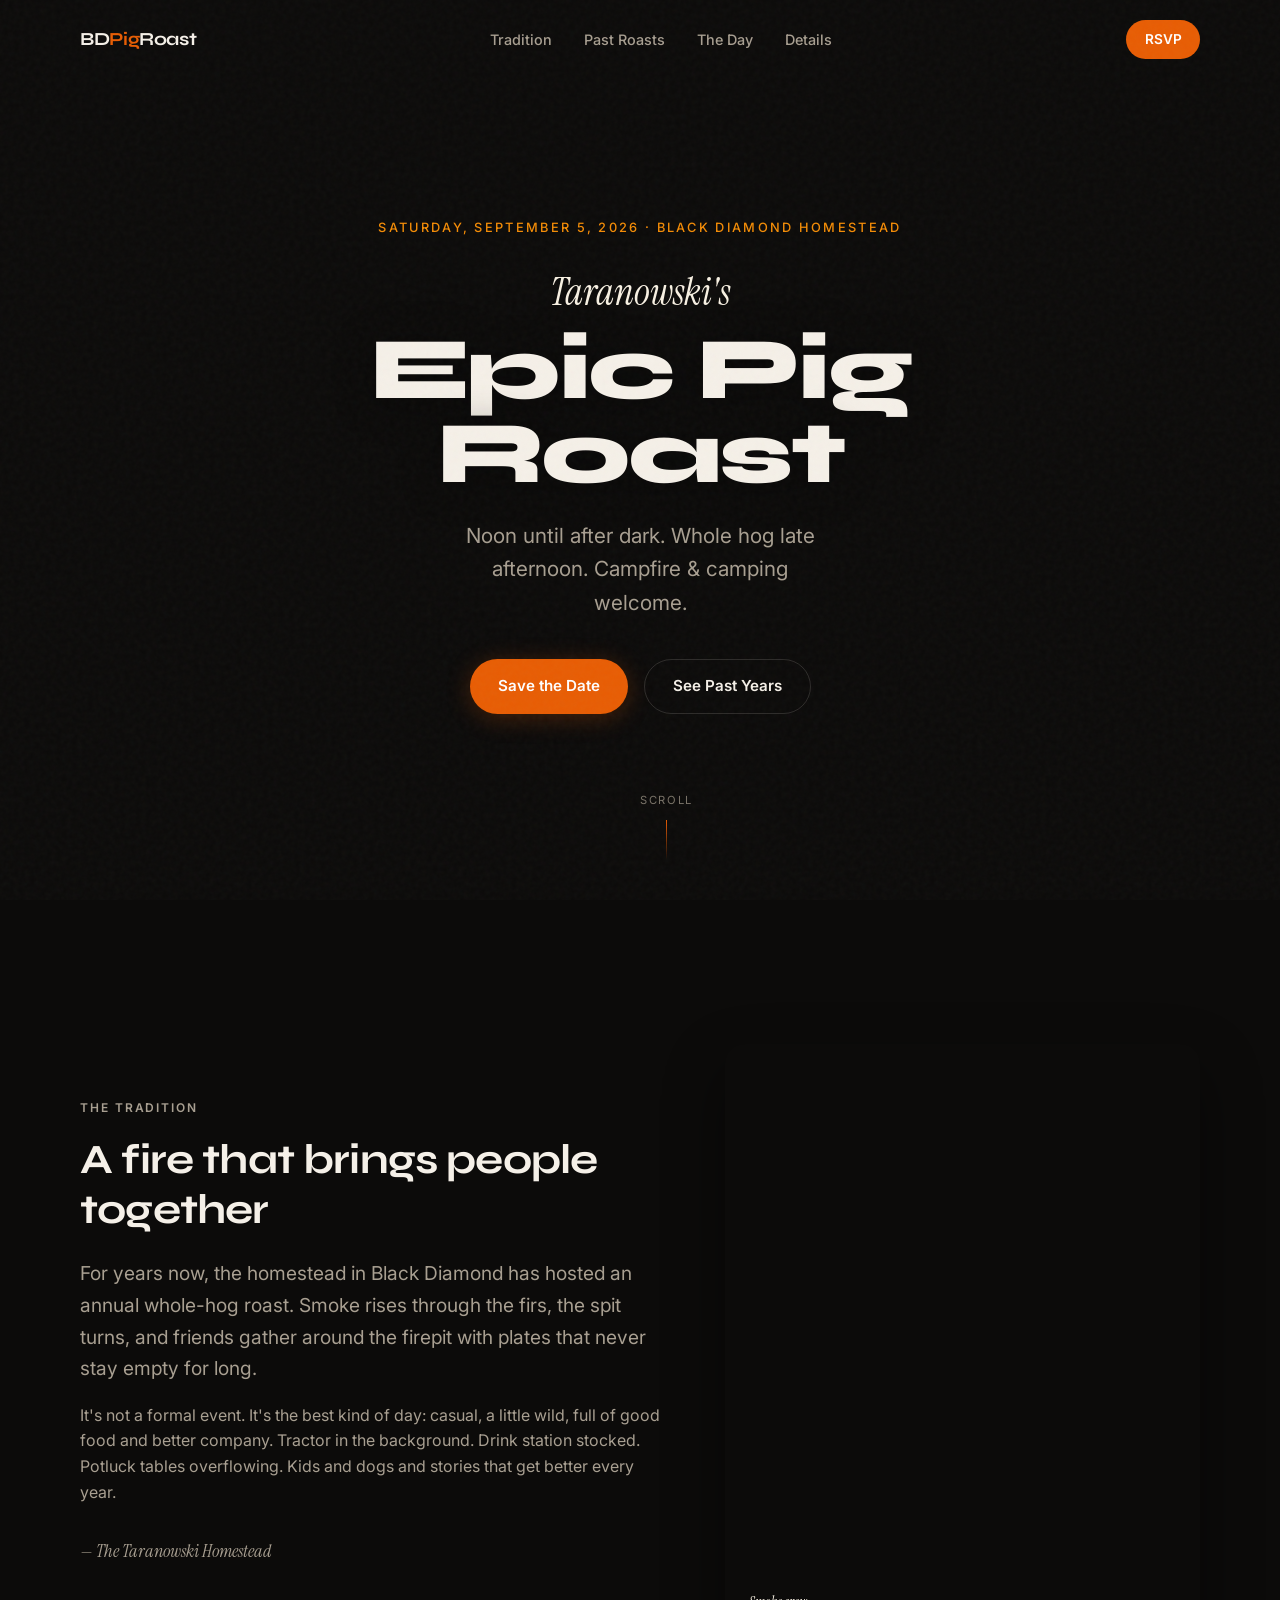
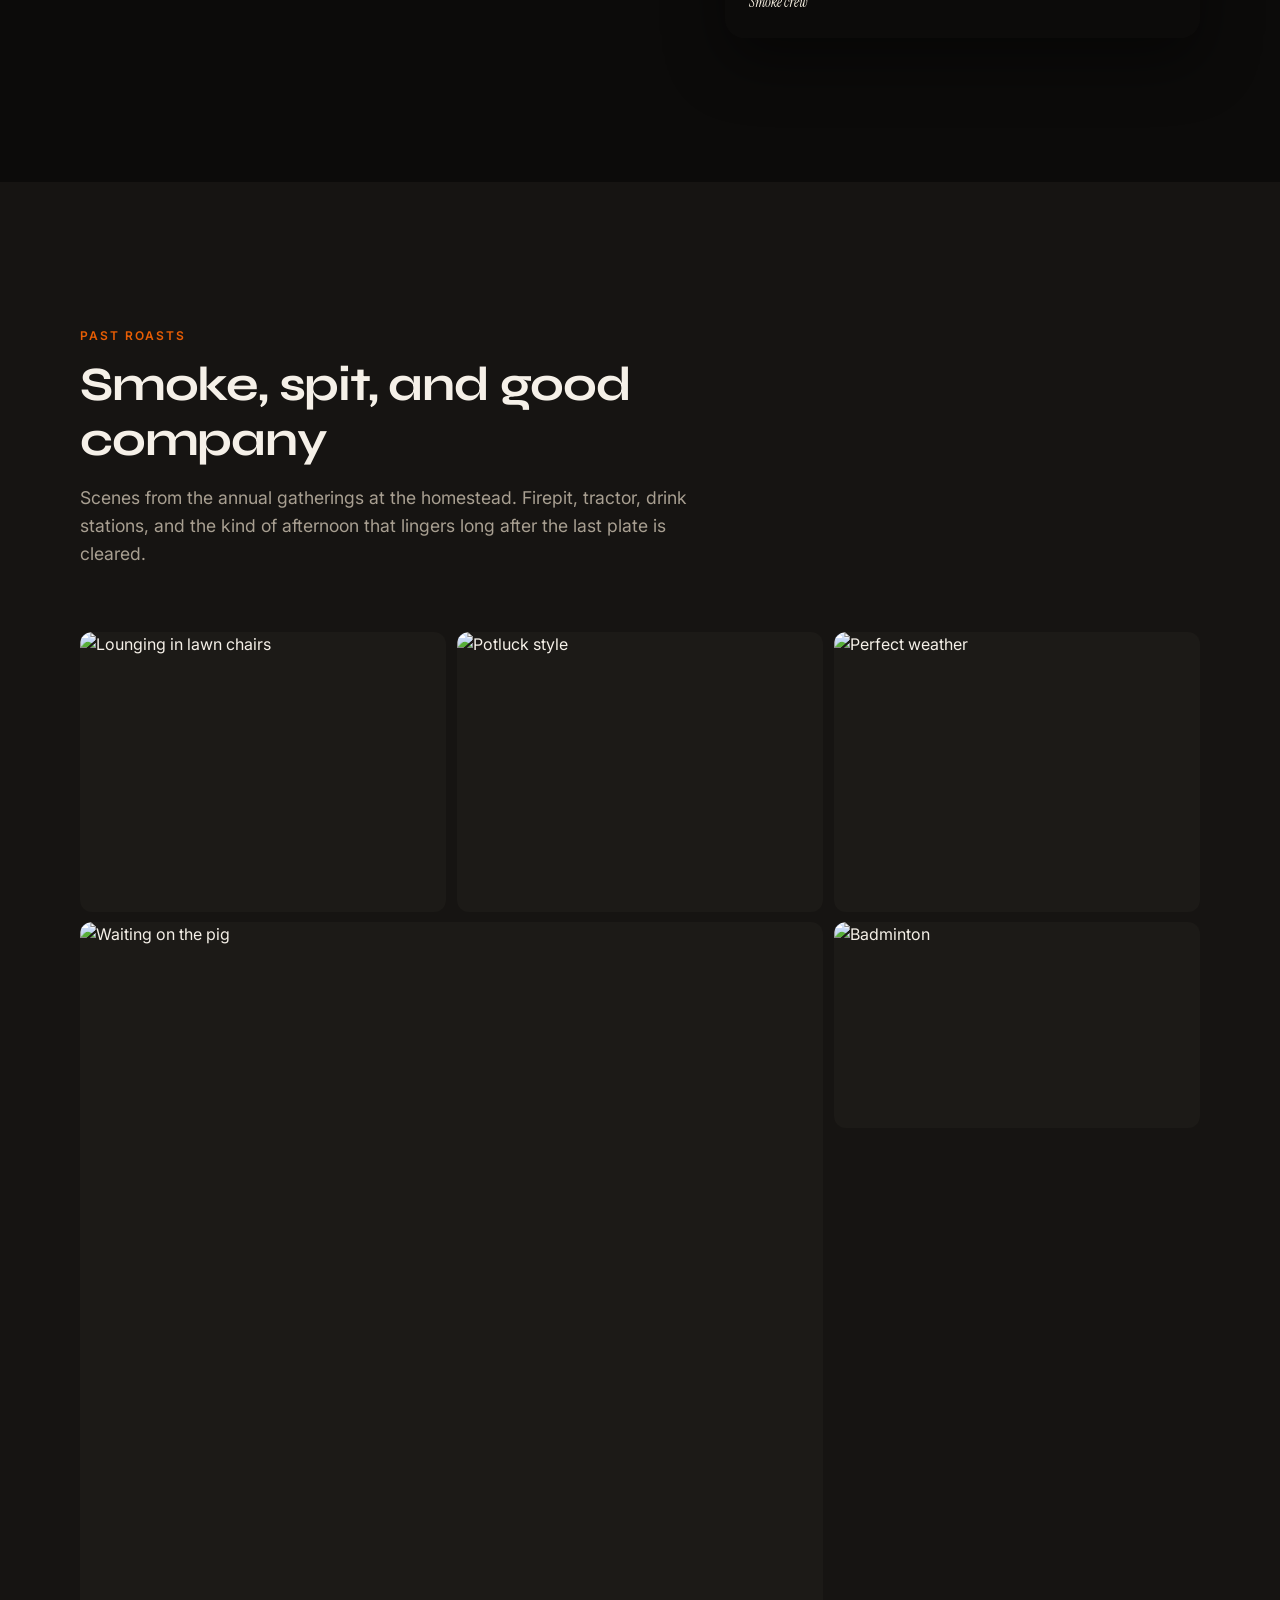
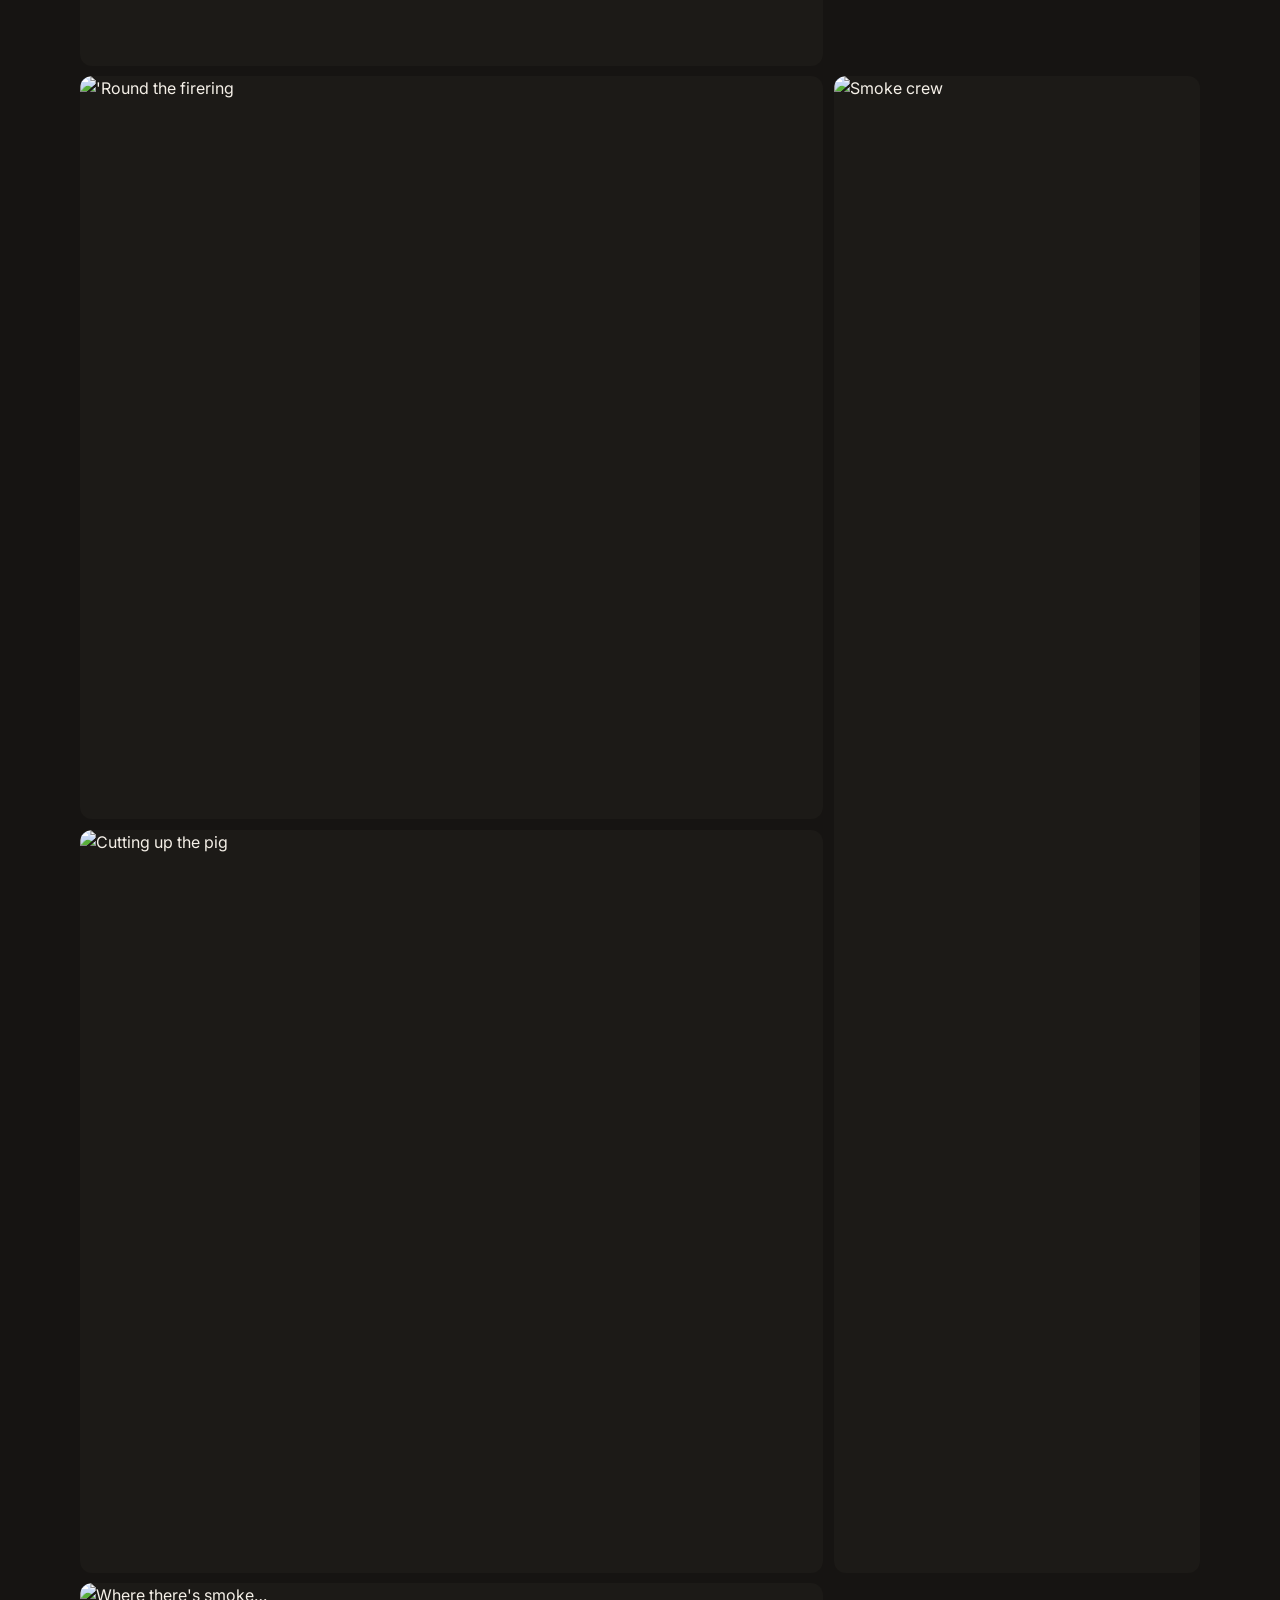
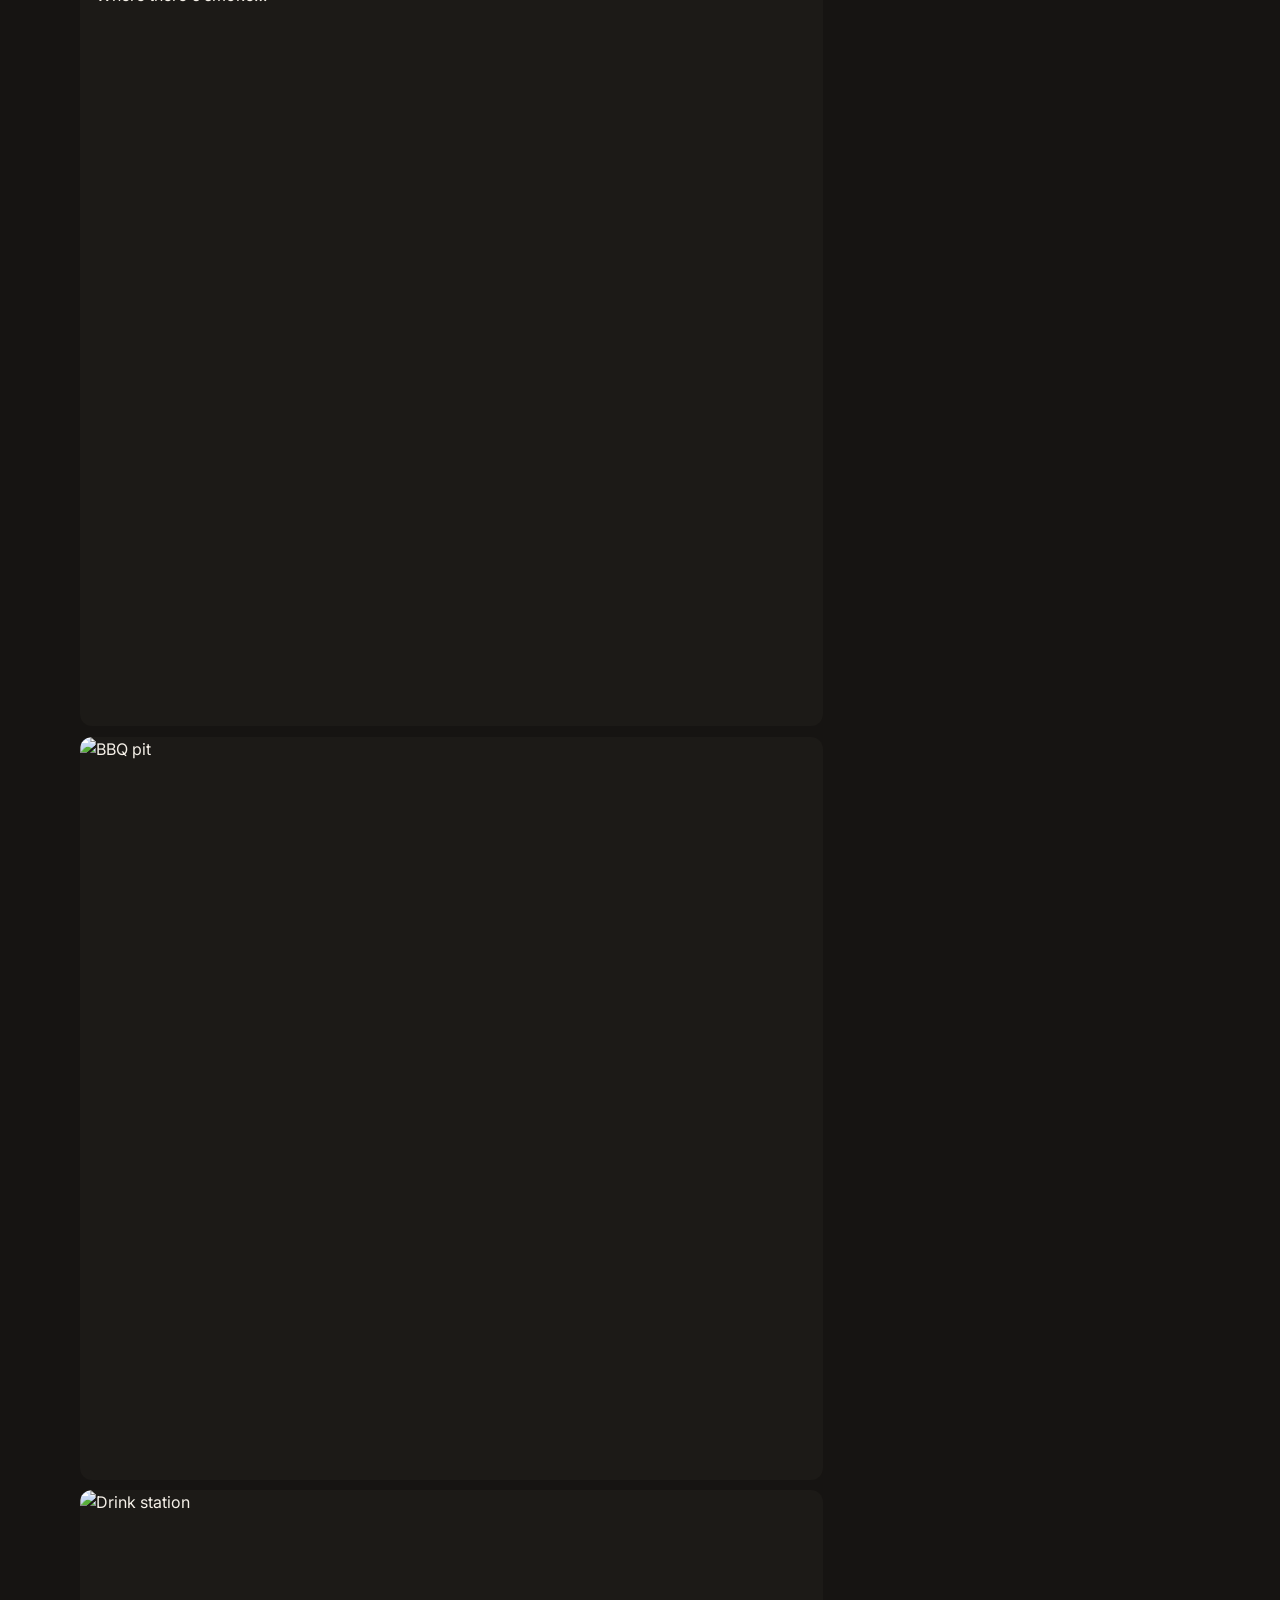
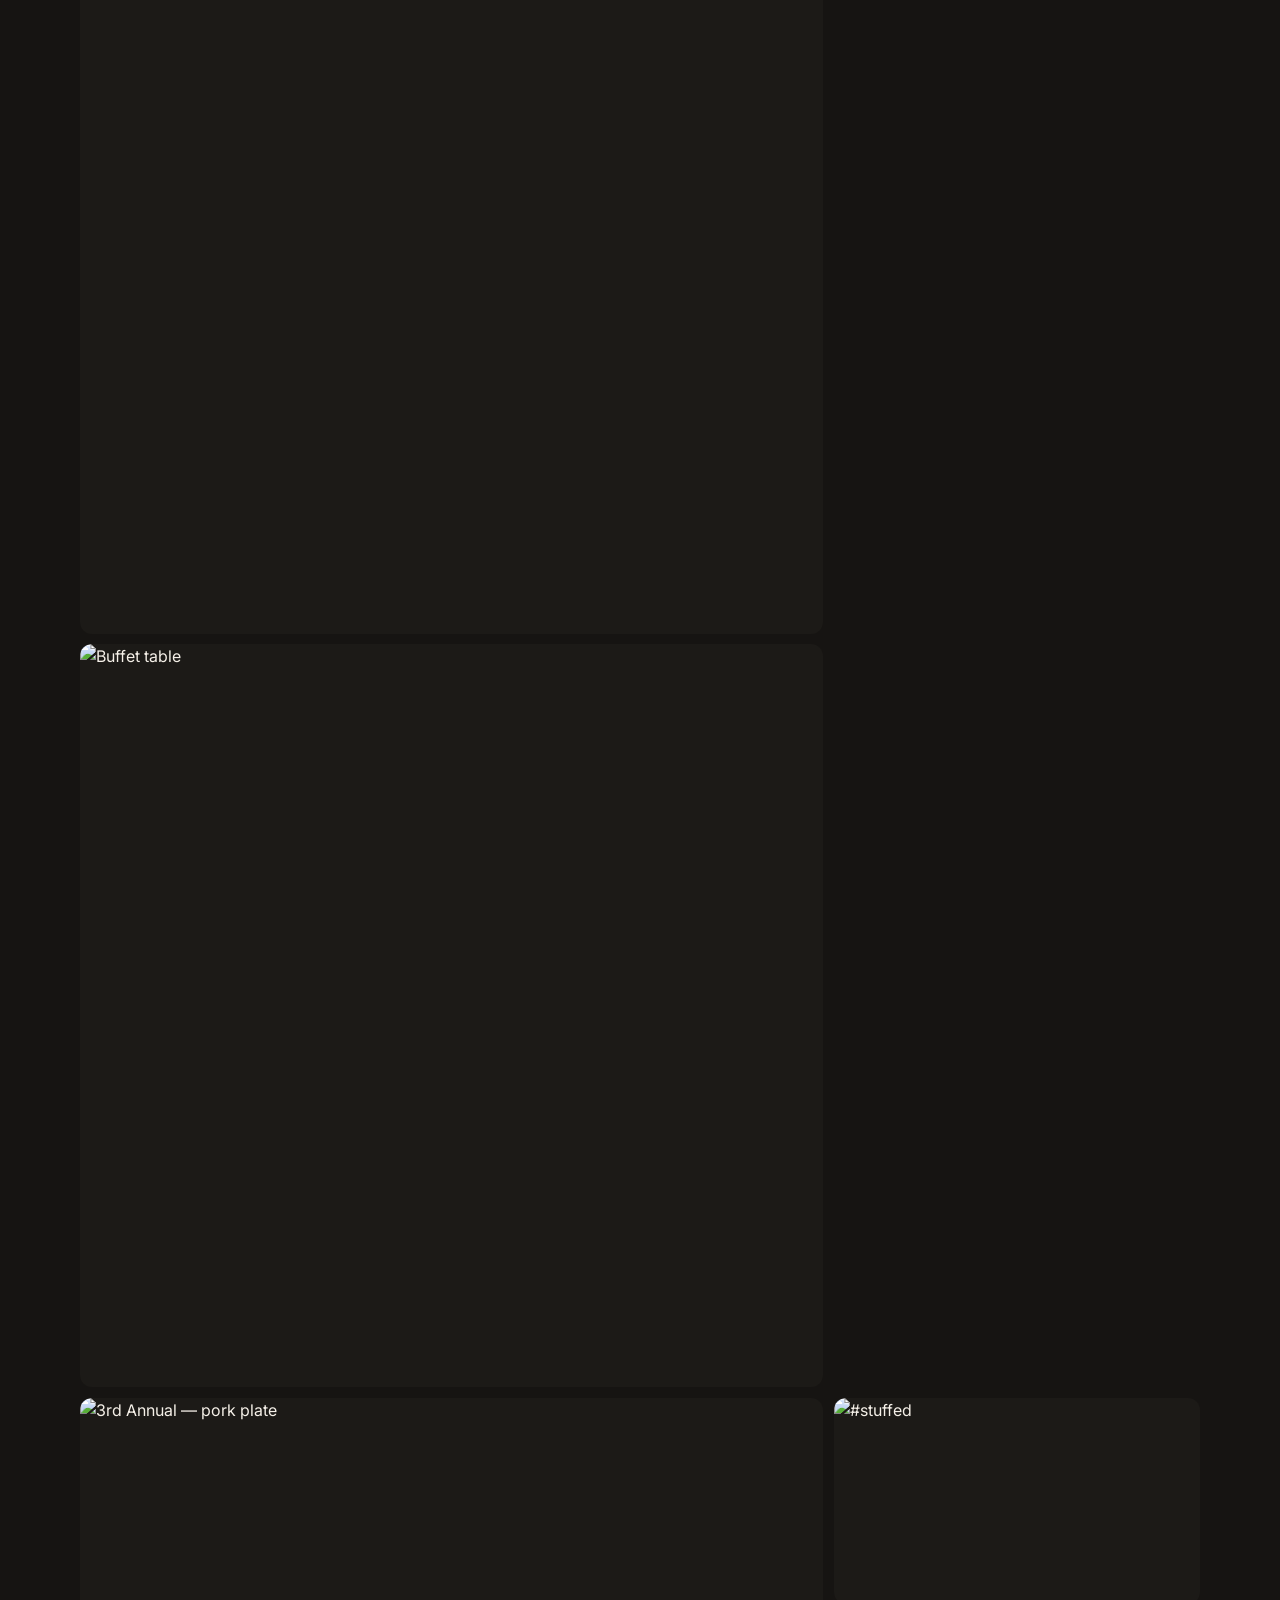
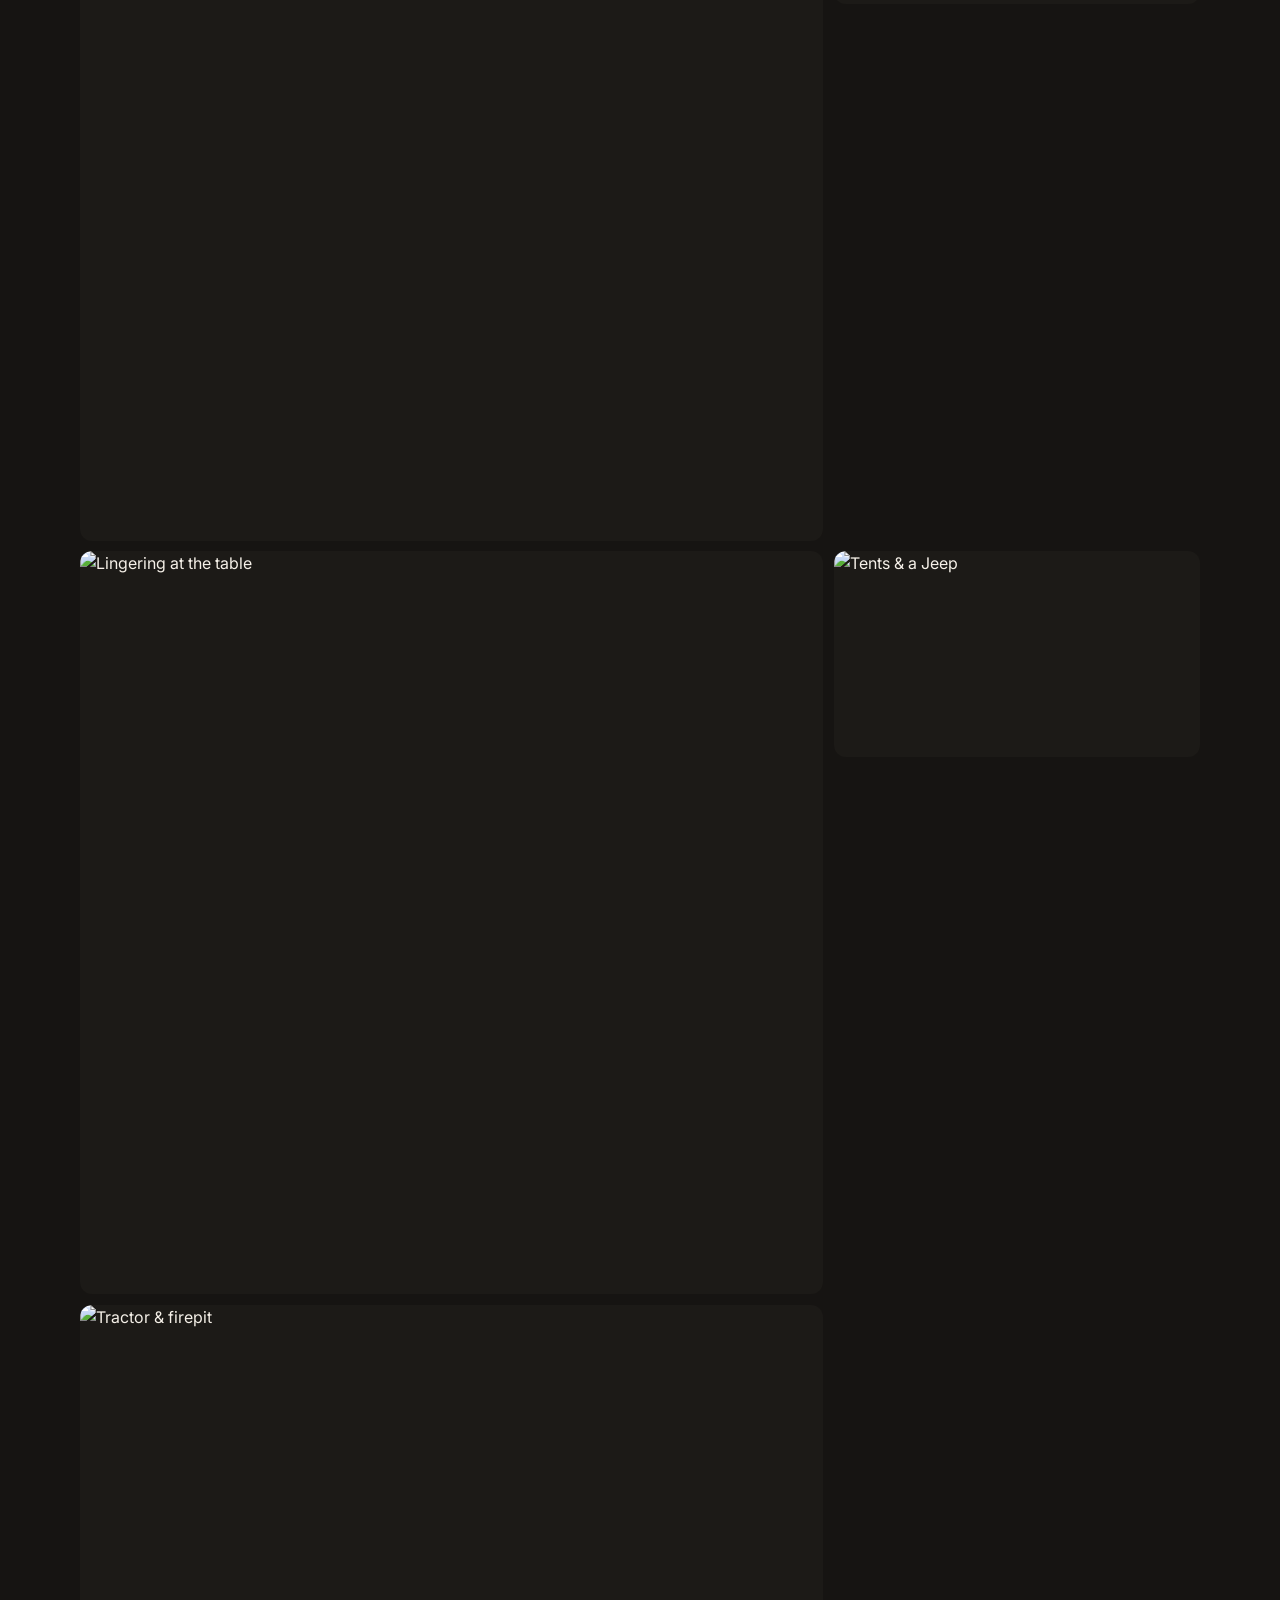
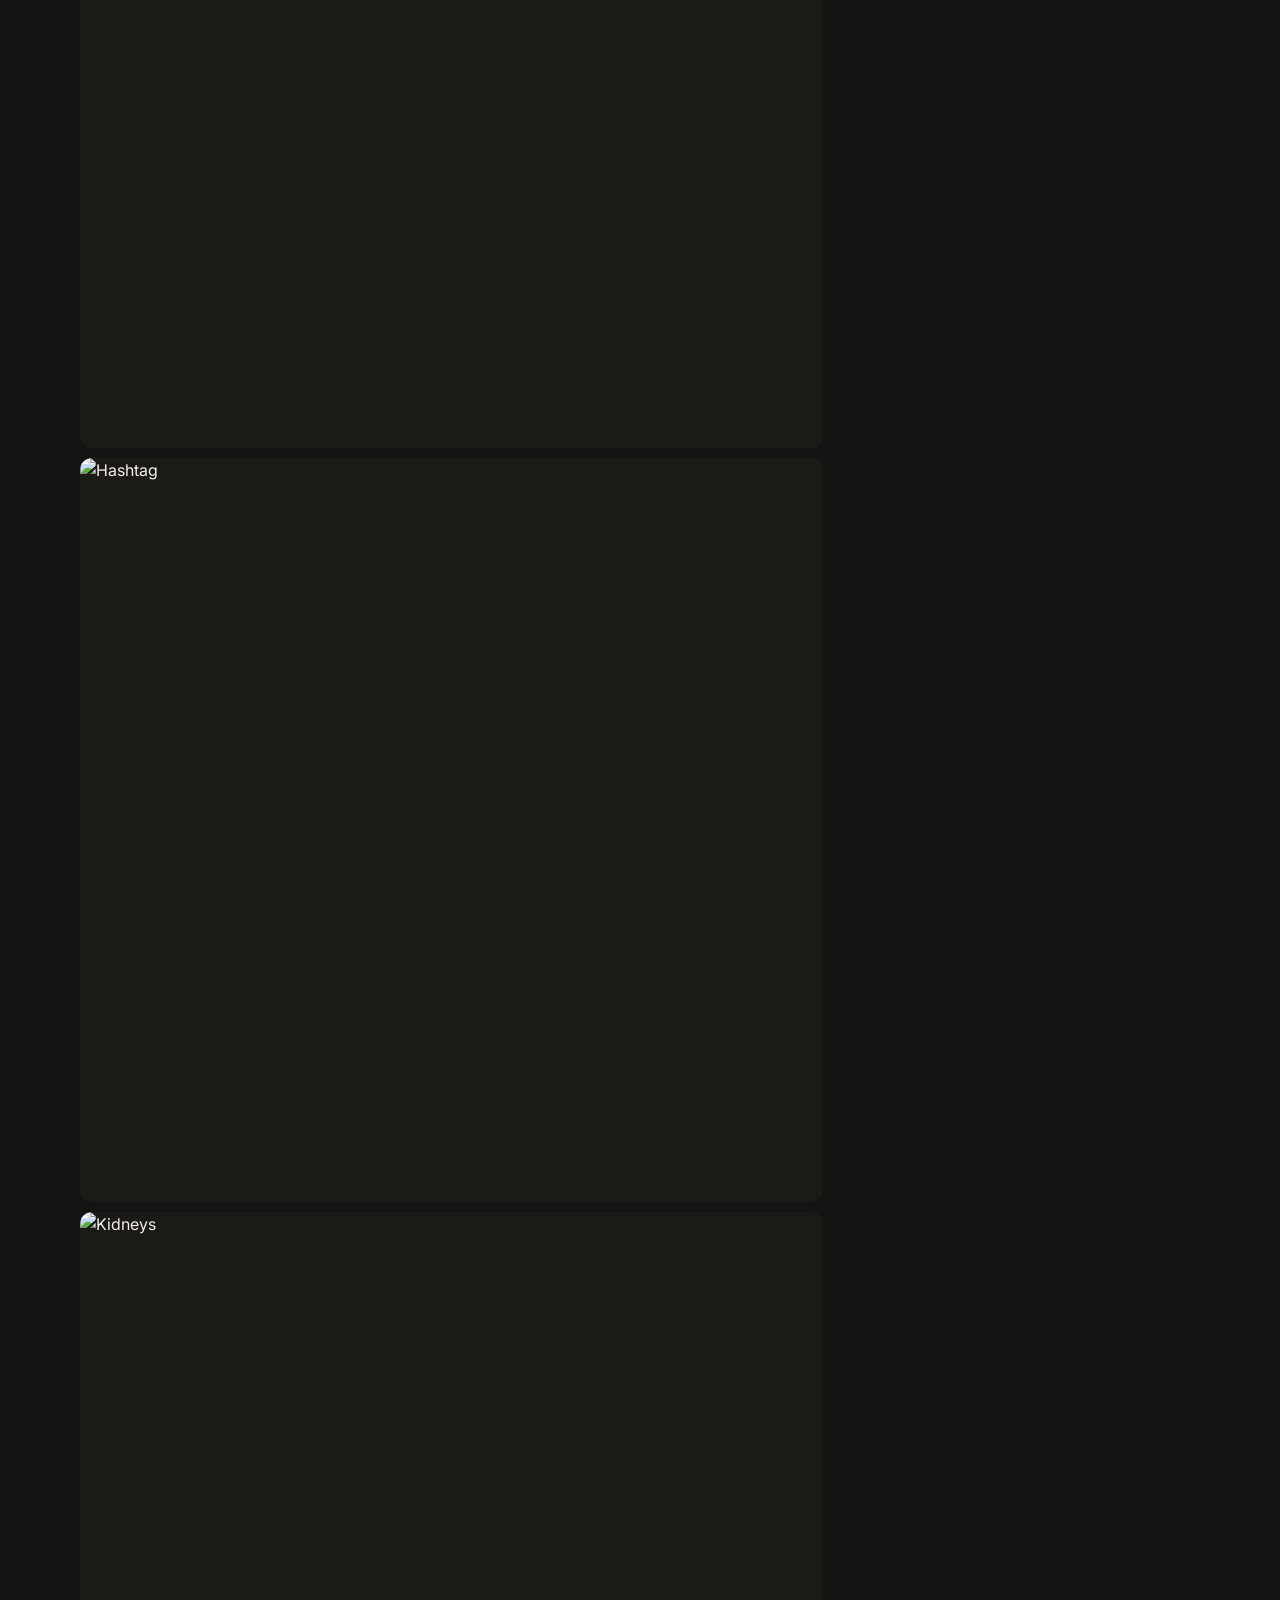
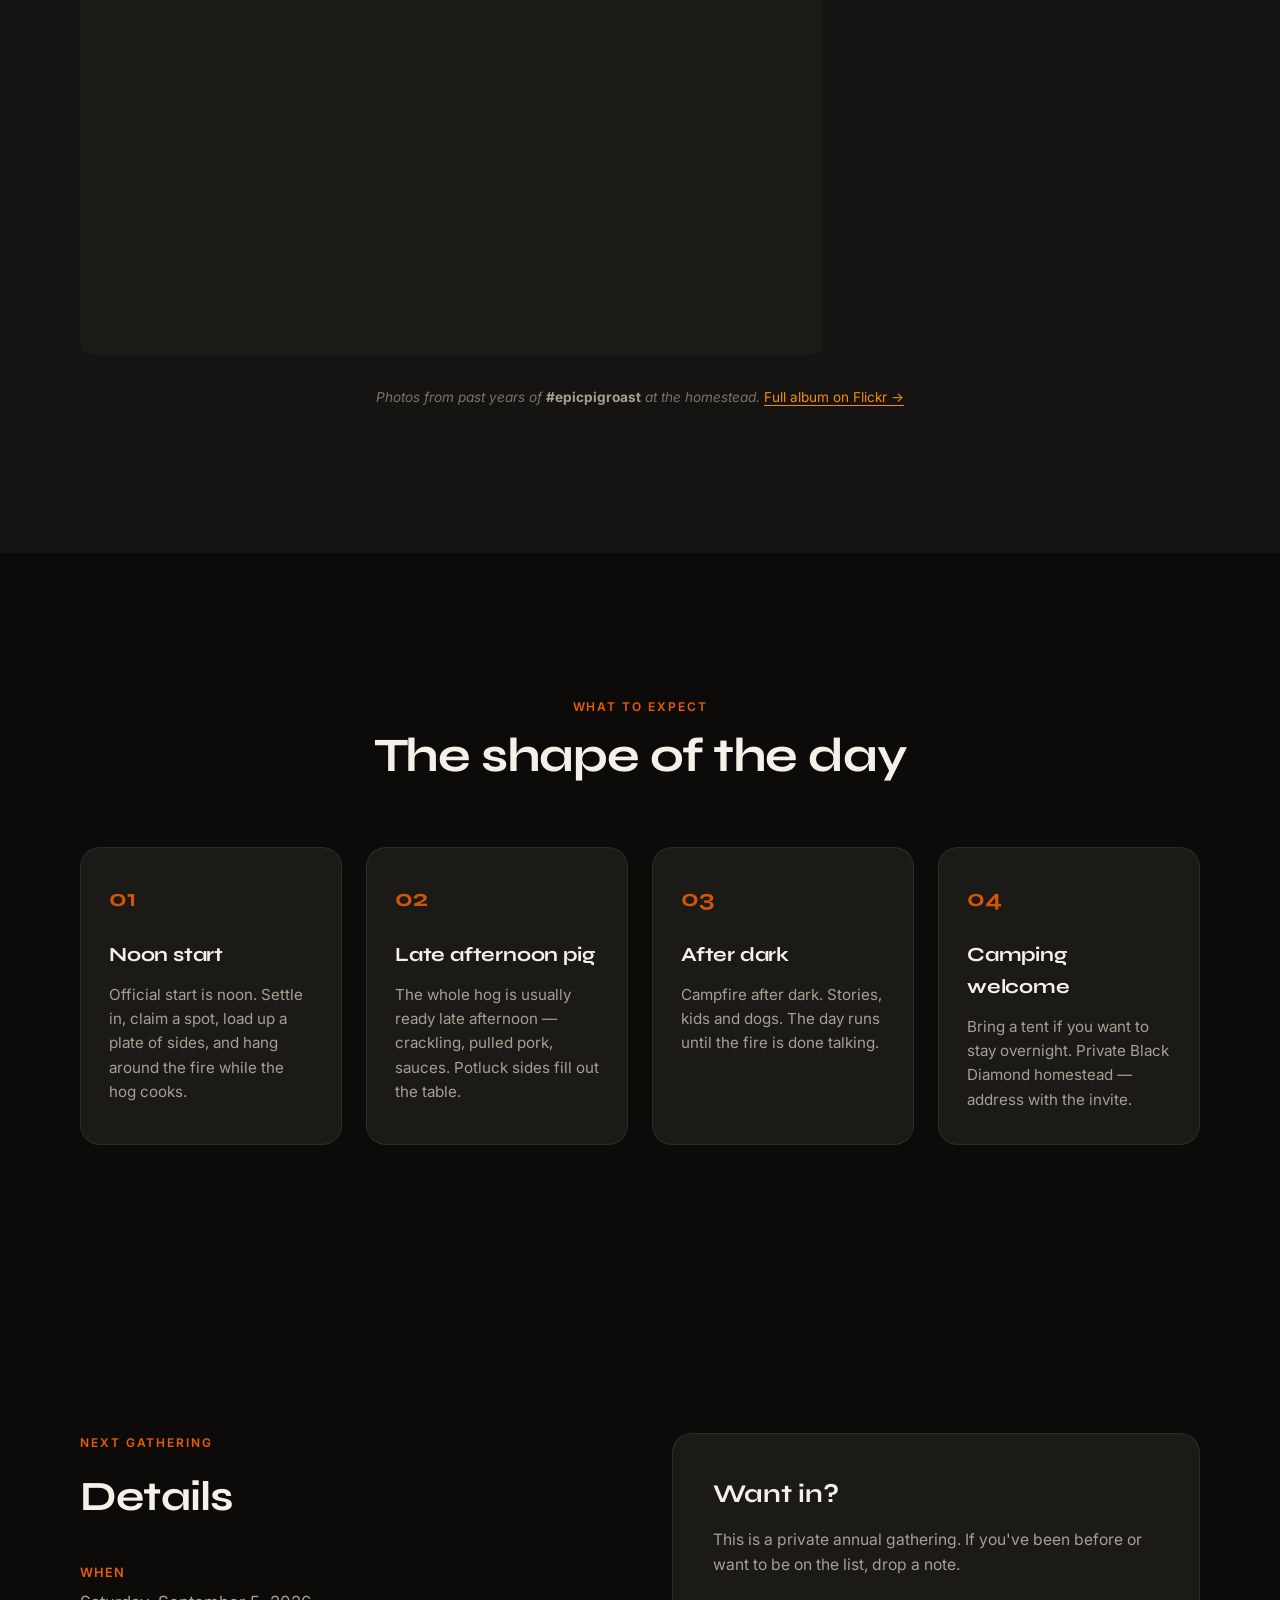
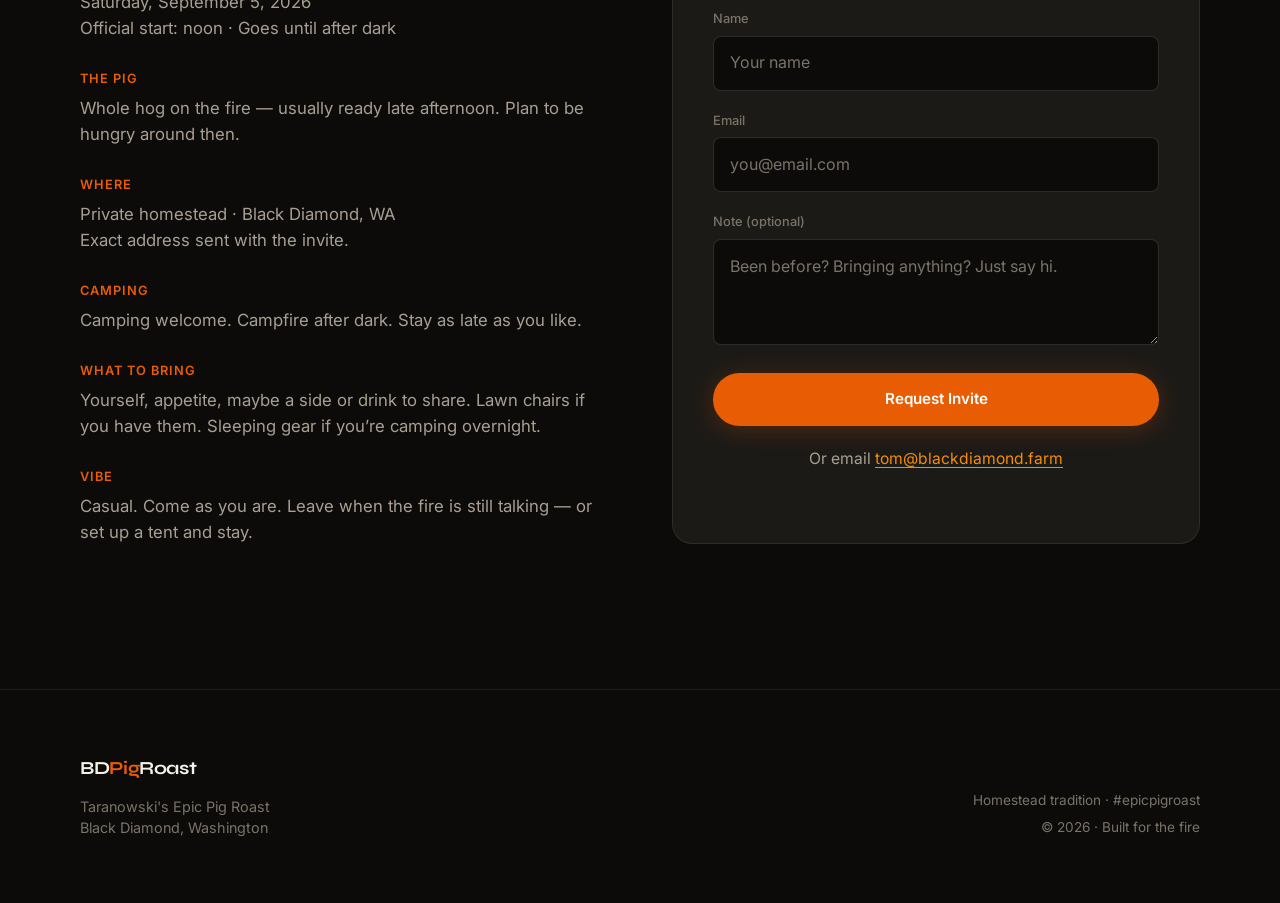
==== index.html @ 95da9a34 "Apply selected Flickr photos (19 shots) to hero and gallery" ====
<!DOCTYPE html>
<html lang="en">
<head>
  <meta charset="UTF-8">
  <meta name="viewport" content="width=device-width, initial-scale=1.0">
  <title>Taranowski's Epic Pig Roast | Black Diamond, WA</title>
  <meta name="description" content="Taranowski's Epic Pig Roast — Saturday, September 5, 2026. Noon until after dark at the Black Diamond homestead. Whole hog late afternoon, campfire & camping welcome.">
  <meta property="og:title" content="Taranowski's Epic Pig Roast">
  <meta property="og:description" content="Saturday, September 5, 2026 · Noon until after dark. Whole hog late afternoon. Campfire and camping welcome. Black Diamond, WA.">
  <meta property="og:type" content="website">
  <meta property="og:url" content="https://bdpigroast.com">
  <meta name="theme-color" content="#0c0b0a">
  <link rel="preconnect" href="https://fonts.googleapis.com">
  <link rel="preconnect" href="https://fonts.gstatic.com" crossorigin>
  <link href="https://fonts.googleapis.com/css2?family=Instrument+Serif:ital@0;1&family=Inter:wght@400;500;600&family=Syne:wght@600;700;800&display=swap" rel="stylesheet">
  <link rel="stylesheet" href="styles.css">
</head>
<body>
  <!-- Skip link -->
  <a href="#main" class="skip-link">Skip to content</a>

  <!-- Navigation -->
  <header class="site-header">
    <div class="header-inner">
      <a href="#" class="logo">BD<span>Pig</span>Roast</a>
      <nav class="nav">
        <a href="#tradition">Tradition</a>
        <a href="#gallery">Past Roasts</a>
        <a href="#day">The Day</a>
        <a href="#details">Details</a>
      </nav>
      <a href="#rsvp" class="nav-cta">RSVP</a>
    </div>
  </header>

  <main id="main">
    <!-- HERO -->
    <section class="hero">
      <div class="hero-bg"></div>
      <div class="hero-overlay"></div>
      <div class="hero-content">
        <p class="hero-eyebrow">Saturday, September 5, 2026 · Black Diamond Homestead</p>
        <h1 class="hero-title">
          <span class="title-line">Taranowski's</span>
          <span class="title-epic">Epic Pig Roast</span>
        </h1>
        <p class="hero-sub">Noon until after dark. Whole hog late afternoon. Campfire & camping welcome.</p>
        <div class="hero-actions">
          <a href="#rsvp" class="btn btn-primary">Save the Date</a>
          <a href="#gallery" class="btn btn-ghost">See Past Years</a>
        </div>
      </div>
      <div class="hero-scroll">
        <span>Scroll</span>
        <div class="scroll-line"></div>
      </div>
    </section>

    <!-- TRADITION -->
    <section id="tradition" class="section tradition">
      <div class="container">
        <div class="tradition-grid">
          <div class="tradition-text">
            <p class="section-label">The Tradition</p>
            <h2>A fire that brings people together</h2>
            <p class="lead">For years now, the homestead in Black Diamond has hosted an annual whole-hog roast. Smoke rises through the firs, the spit turns, and friends gather around the firepit with plates that never stay empty for long.</p>
            <p>It's not a formal event. It's the best kind of day: casual, a little wild, full of good food and better company. Tractor in the background. Drink station stocked. Potluck tables overflowing. Kids and dogs and stories that get better every year.</p>
            <p class="signature">— The Taranowski Homestead</p>
          </div>
          <div class="tradition-visual">
            <div class="visual-card">
              <div class="visual-img" style="background-image: url('https://live.staticflickr.com/5556/14972419791_8c9176d87c_h.jpg')"></div>
              <p class="visual-caption">Smoke crew</p>
            </div>
          </div>
        </div>
      </div>
    </section>

    <!-- GALLERY -->
    <section id="gallery" class="section gallery">
      <div class="container">
        <div class="section-header">
          <p class="section-label">Past Roasts</p>
          <h2>Smoke, spit, and good company</h2>
          <p class="section-desc">Scenes from the annual gatherings at the homestead. Firepit, tractor, drink stations, and the kind of afternoon that lingers long after the last plate is cleared.</p>
        </div>
                <div class="gallery-grid">
          <figure class="gallery-item large">
            <img src="https://live.staticflickr.com/7667/29022093694_1a2e18b23b_z.jpg" alt="Lounging in lawn chairs" loading="lazy" width="800" height="600">
            <figcaption>Lounging in lawn chairs</figcaption>
          </figure>
          <figure class="gallery-item large">
            <img src="https://live.staticflickr.com/8179/29613301276_bdd7090412.jpg" alt="Potluck style" loading="lazy" width="800" height="600">
            <figcaption>Potluck style</figcaption>
          </figure>
          <figure class="gallery-item large">
            <img src="https://live.staticflickr.com/628/20509335968_6dd5abebda_h.jpg" alt="Perfect weather" loading="lazy" width="800" height="600">
            <figcaption>Perfect weather</figcaption>
          </figure>
          <figure class="gallery-item">
            <img src="https://live.staticflickr.com/5817/20509401620_2c35057381_h.jpg" alt="Waiting on the pig" loading="lazy" width="800" height="600">
            <figcaption>Waiting on the pig</figcaption>
          </figure>
          <figure class="gallery-item wide">
            <img src="https://live.staticflickr.com/5682/20076491723_5187255ccb_h.jpg" alt="Badminton" loading="lazy" width="800" height="600">
            <figcaption>Badminton</figcaption>
          </figure>
          <figure class="gallery-item">
            <img src="https://live.staticflickr.com/5664/20687426522_3e6beeaa09_z.jpg" alt="'Round the firering" loading="lazy" width="800" height="600">
            <figcaption>'Round the firering</figcaption>
          </figure>
          <figure class="gallery-item large">
            <img src="https://live.staticflickr.com/5556/14972419791_8c9176d87c_h.jpg" alt="Smoke crew" loading="lazy" width="800" height="600">
            <figcaption>Smoke crew</figcaption>
          </figure>
          <figure class="gallery-item">
            <img src="https://live.staticflickr.com/725/20670644226_bc39ebd03f_c.jpg" alt="Cutting up the pig" loading="lazy" width="800" height="600">
            <figcaption>Cutting up the pig</figcaption>
          </figure>
          <figure class="gallery-item">
            <img src="https://live.staticflickr.com/5745/20074503564_a54592c4da_h.jpg" alt="Where there's smoke…" loading="lazy" width="800" height="600">
            <figcaption>Where there's smoke…</figcaption>
          </figure>
          <figure class="gallery-item">
            <img src="https://live.staticflickr.com/750/20596549482_5d01dc8831.jpg" alt="BBQ pit" loading="lazy" width="800" height="600">
            <figcaption>BBQ pit</figcaption>
          </figure>
          <figure class="gallery-item">
            <img src="https://live.staticflickr.com/5836/20510511489_0b7b824841_h.jpg" alt="Drink station" loading="lazy" width="800" height="600">
            <figcaption>Drink station</figcaption>
          </figure>
          <figure class="gallery-item">
            <img src="https://live.staticflickr.com/738/20703590231_ebabc0d6b4.jpg" alt="Buffet table" loading="lazy" width="800" height="600">
            <figcaption>Buffet table</figcaption>
          </figure>
          <figure class="gallery-item">
            <img src="https://live.staticflickr.com/5555/14939734955_22f4a97764_z.jpg" alt="3rd Annual — pork plate" loading="lazy" width="800" height="600">
            <figcaption>3rd Annual — pork plate</figcaption>
          </figure>
          <figure class="gallery-item wide">
            <img src="https://live.staticflickr.com/5774/19989443734_1d950926b1.jpg" alt="#stuffed" loading="lazy" width="800" height="600">
            <figcaption>#stuffed</figcaption>
          </figure>
          <figure class="gallery-item">
            <img src="https://live.staticflickr.com/5755/20703377031_2663c41072.jpg" alt="Lingering at the table" loading="lazy" width="800" height="600">
            <figcaption>Lingering at the table</figcaption>
          </figure>
          <figure class="gallery-item wide">
            <img src="https://live.staticflickr.com/5707/20509595348_9510a838d6_z.jpg" alt="Tents & a Jeep" loading="lazy" width="800" height="600">
            <figcaption>Tents & a Jeep</figcaption>
          </figure>
          <figure class="gallery-item">
            <img src="https://live.staticflickr.com/8547/28345007763_6642e05582_z.jpg" alt="Tractor & firepit" loading="lazy" width="800" height="600">
            <figcaption>Tractor & firepit</figcaption>
          </figure>
          <figure class="gallery-item">
            <img src="https://live.staticflickr.com/3839/14942977616_6a22edb488_c.jpg" alt="Hashtag" loading="lazy" width="800" height="600">
            <figcaption>Hashtag</figcaption>
          </figure>
          <figure class="gallery-item">
            <img src="https://live.staticflickr.com/3913/14937155091_96bcc536dc_z.jpg" alt="Kidneys" loading="lazy" width="800" height="600">
            <figcaption>Kidneys</figcaption>
          </figure>
        </div>
        <p class="gallery-note">Photos from past years of <strong>#epicpigroast</strong> at the homestead. <a href="https://www.flickr.com/photos/heathashli/albums/72157634185358075/" target="_blank" rel="noopener">Full album on Flickr →</a></p>
      </div>
    </section>

    <!-- THE DAY -->
    <section id="day" class="section day">
      <div class="container">
        <div class="section-header centered">
          <p class="section-label">What to Expect</p>
          <h2>The shape of the day</h2>
        </div>
        <div class="day-grid">
          <article class="day-card">
            <div class="day-icon">01</div>
            <h3>Noon start</h3>
            <p>Official start is noon. Settle in, claim a spot, load up a plate of sides, and hang around the fire while the hog cooks.</p>
          </article>
          <article class="day-card">
            <div class="day-icon">02</div>
            <h3>Late afternoon pig</h3>
            <p>The whole hog is usually ready late afternoon — crackling, pulled pork, sauces. Potluck sides fill out the table.</p>
          </article>
          <article class="day-card">
            <div class="day-icon">03</div>
            <h3>After dark</h3>
            <p>Campfire after dark. Stories, kids and dogs. The day runs until the fire is done talking.</p>
          </article>
          <article class="day-card">
            <div class="day-icon">04</div>
            <h3>Camping welcome</h3>
            <p>Bring a tent if you want to stay overnight. Private Black Diamond homestead — address with the invite.</p>
          </article>
        </div>
      </div>
    </section>

    <!-- DETAILS + RSVP -->
    <section id="details" class="section details">
      <div class="container">
        <div class="details-grid">
          <div class="details-info">
            <p class="section-label">Next Gathering</p>
            <h2>Details</h2>
            <ul class="details-list">
              <li>
                <strong>When</strong>
                <span>Saturday, September 5, 2026<br>Official start: noon · Goes until after dark</span>
              </li>
              <li>
                <strong>The pig</strong>
                <span>Whole hog on the fire — usually ready late afternoon. Plan to be hungry around then.</span>
              </li>
              <li>
                <strong>Where</strong>
                <span>Private homestead · Black Diamond, WA<br>Exact address sent with the invite.</span>
              </li>
              <li>
                <strong>Camping</strong>
                <span>Camping welcome. Campfire after dark. Stay as late as you like.</span>
              </li>
              <li>
                <strong>What to bring</strong>
                <span>Yourself, appetite, maybe a side or drink to share. Lawn chairs if you have them. Sleeping gear if you&rsquo;re camping overnight.</span>
              </li>
              <li>
                <strong>Vibe</strong>
                <span>Casual. Come as you are. Leave when the fire is still talking — or set up a tent and stay.</span>
              </li>
            </ul>
          </div>
          <div id="rsvp" class="rsvp-card">
            <h3>Want in?</h3>
            <p>This is a private annual gathering. If you've been before or want to be on the list, drop a note.</p>
            <form class="rsvp-form" action="mailto:tom@blackdiamond.farm" method="get" enctype="text/plain">
              <div class="form-row">
                <label for="name">Name</label>
                <input type="text" id="name" name="name" required placeholder="Your name">
              </div>
              <div class="form-row">
                <label for="email">Email</label>
                <input type="email" id="email" name="email" required placeholder="you@email.com">
              </div>
              <div class="form-row">
                <label for="note">Note (optional)</label>
                <textarea id="note" name="note" rows="3" placeholder="Been before? Bringing anything? Just say hi."></textarea>
              </div>
              <button type="submit" class="btn btn-primary full">Request Invite</button>
            </form>
            <p class="form-note">Or email <a href="mailto:tom@blackdiamond.farm">tom@blackdiamond.farm</a></p>
          </div>
        </div>
      </div>
    </section>
  </main>

  <footer class="site-footer">
    <div class="container">
      <div class="footer-inner">
        <div class="footer-brand">
          <span class="logo">BD<span>Pig</span>Roast</span>
          <p>Taranowski's Epic Pig Roast<br>Black Diamond, Washington</p>
        </div>
        <div class="footer-meta">
          <p>Homestead tradition · #epicpigroast</p>
          <p class="footer-copy">© <span id="year"></span> · Built for the fire</p>
        </div>
      </div>
    </div>
  </footer>

  <script src="script.js"></script>
</body>
</html>
---- styles.css ----
/* ============================================
   Taranowski's Epic Pig Roast — bdpigroast.com
   Modern, warm, high-quality homestead aesthetic
   ============================================ */

:root {
  /* Palette — smoke, ember, cream, forest */
  --bg: #0c0b0a;
  --bg-elevated: #161412;
  --surface: #1c1a17;
  --text: #f5f0e8;
  --text-muted: #a89f91;
  --text-soft: #7a7368;
  --ember: #e85d04;
  --ember-soft: #f48c06;
  --ember-deep: #c2410c;
  --cream: #f8f1e3;
  --moss: #4a5d43;
  --border: rgba(245, 240, 232, 0.08);
  --border-strong: rgba(245, 240, 232, 0.14);

  /* Type */
  --font-display: "Syne", system-ui, sans-serif;
  --font-serif: "Instrument Serif", Georgia, serif;
  --font-body: "Inter", system-ui, sans-serif;

  /* Spacing & rhythm */
  --space-xs: 0.5rem;
  --space-sm: 1rem;
  --space-md: 1.5rem;
  --space-lg: 2.5rem;
  --space-xl: 4rem;
  --space-2xl: 6rem;
  --space-3xl: 9rem;

  --container: 1120px;
  --radius: 12px;
  --radius-lg: 20px;

  --ease: cubic-bezier(0.22, 1, 0.36, 1);
}

/* Reset & base */
*, *::before, *::after { box-sizing: border-box; margin: 0; padding: 0; }

html {
  scroll-behavior: smooth;
  font-size: 16px;
  -webkit-font-smoothing: antialiased;
}

body {
  font-family: var(--font-body);
  background: var(--bg);
  color: var(--text);
  line-height: 1.6;
  overflow-x: hidden;
}

img {
  max-width: 100%;
  height: auto;
  display: block;
}

a {
  color: inherit;
  text-decoration: none;
  transition: color 0.2s var(--ease);
}

button, input, textarea {
  font: inherit;
  color: inherit;
  border: none;
  background: none;
}

.skip-link {
  position: absolute;
  top: -100px;
  left: 1rem;
  background: var(--ember);
  color: #fff;
  padding: 0.75rem 1.25rem;
  z-index: 1000;
  border-radius: 6px;
}
.skip-link:focus { top: 1rem; }

.container {
  width: min(100% - 2.5rem, var(--container));
  margin-inline: auto;
}

/* Header */
.site-header {
  position: fixed;
  top: 0;
  left: 0;
  right: 0;
  z-index: 100;
  padding: 1.25rem 0;
  transition: background 0.3s var(--ease), backdrop-filter 0.3s var(--ease);
}

.site-header.scrolled {
  background: rgba(12, 11, 10, 0.85);
  backdrop-filter: blur(16px);
  border-bottom: 1px solid var(--border);
}

.header-inner {
  width: min(100% - 2.5rem, var(--container));
  margin-inline: auto;
  display: flex;
  align-items: center;
  justify-content: space-between;
  gap: 2rem;
}

.logo {
  font-family: var(--font-display);
  font-weight: 700;
  font-size: 1.15rem;
  letter-spacing: -0.02em;
}
.logo span { color: var(--ember); }

.nav {
  display: flex;
  gap: 2rem;
}

.nav a {
  font-size: 0.9rem;
  font-weight: 500;
  color: var(--text-muted);
  position: relative;
}
.nav a:hover { color: var(--text); }
.nav a::after {
  content: "";
  position: absolute;
  left: 0;
  bottom: -4px;
  width: 0;
  height: 1.5px;
  background: var(--ember);
  transition: width 0.25s var(--ease);
}
.nav a:hover::after { width: 100%; }

.nav-cta {
  font-size: 0.85rem;
  font-weight: 600;
  padding: 0.55rem 1.15rem;
  background: var(--ember);
  color: #fff;
  border-radius: 999px;
  transition: background 0.2s var(--ease), transform 0.2s var(--ease);
}
.nav-cta:hover {
  background: var(--ember-soft);
  transform: translateY(-1px);
}

/* Hero */
.hero {
  position: relative;
  min-height: 100vh;
  min-height: 100dvh;
  display: flex;
  align-items: center;
  justify-content: center;
  text-align: center;
  padding: 6rem 1.5rem 4rem;
  overflow: hidden;
}

.hero-bg {
  position: absolute;
  inset: 0;
  background:
    linear-gradient(180deg, rgba(12,11,10,0.3) 0%, rgba(12,11,10,0.75) 60%, var(--bg) 100%),
    url('https://live.staticflickr.com/7667/29022093694_1a2e18b23b_z.jpg') center/cover no-repeat;
  transform: scale(1.05);
  animation: hero-zoom 18s var(--ease) infinite alternate;
}

@keyframes hero-zoom {
  from { transform: scale(1.05); }
  to { transform: scale(1.12); }
}

.hero-overlay {
  position: absolute;
  inset: 0;
  background: radial-gradient(ellipse 80% 60% at 50% 40%, transparent 0%, rgba(12,11,10,0.55) 100%);
  pointer-events: none;
}

.hero-content {
  position: relative;
  z-index: 2;
  max-width: 820px;
}

.hero-eyebrow {
  font-size: 0.8rem;
  font-weight: 500;
  letter-spacing: 0.18em;
  text-transform: uppercase;
  color: var(--ember-soft);
  margin-bottom: 1.5rem;
  opacity: 0;
  animation: fade-up 0.8s var(--ease) 0.2s forwards;
}

.hero-title {
  margin-bottom: 1.5rem;
}

.title-line {
  display: block;
  font-family: var(--font-serif);
  font-size: clamp(1.6rem, 4vw, 2.4rem);
  font-weight: 400;
  font-style: italic;
  color: var(--cream);
  opacity: 0.9;
  margin-bottom: 0.25rem;
  opacity: 0;
  animation: fade-up 0.8s var(--ease) 0.35s forwards;
}

.title-epic {
  display: block;
  font-family: var(--font-display);
  font-weight: 800;
  font-size: clamp(2.8rem, 9vw, 5.5rem);
  line-height: 0.95;
  letter-spacing: -0.03em;
  color: var(--text);
  text-shadow: 0 4px 40px rgba(0,0,0,0.4);
  opacity: 0;
  animation: fade-up 0.9s var(--ease) 0.5s forwards;
}

.hero-sub {
  font-size: clamp(1.05rem, 2.2vw, 1.3rem);
  color: var(--text-muted);
  max-width: 28ch;
  margin: 0 auto 2.5rem;
  opacity: 0;
  animation: fade-up 0.8s var(--ease) 0.7s forwards;
}

.hero-actions {
  display: flex;
  flex-wrap: wrap;
  gap: 1rem;
  justify-content: center;
  opacity: 0;
  animation: fade-up 0.8s var(--ease) 0.9s forwards;
}

.btn {
  display: inline-flex;
  align-items: center;
  justify-content: center;
  padding: 0.9rem 1.75rem;
  font-size: 0.95rem;
  font-weight: 600;
  border-radius: 999px;
  transition: all 0.25s var(--ease);
  cursor: pointer;
}

.btn-primary {
  background: var(--ember);
  color: #fff;
  box-shadow: 0 4px 24px rgba(232, 93, 4, 0.25);
}
.btn-primary:hover {
  background: var(--ember-soft);
  transform: translateY(-2px);
  box-shadow: 0 8px 32px rgba(232, 93, 4, 0.35);
}

.btn-ghost {
  background: transparent;
  color: var(--text);
  border: 1px solid var(--border-strong);
}
.btn-ghost:hover {
  background: rgba(245, 240, 232, 0.06);
  border-color: rgba(245, 240, 232, 0.25);
}

.btn.full { width: 100%; }

.hero-scroll {
  position: absolute;
  bottom: 2.5rem;
  left: 50%;
  transform: translateX(-50%);
  display: flex;
  flex-direction: column;
  align-items: center;
  gap: 0.6rem;
  font-size: 0.7rem;
  letter-spacing: 0.15em;
  text-transform: uppercase;
  color: var(--text-soft);
  opacity: 0;
  animation: fade-up 0.8s var(--ease) 1.2s forwards;
}

.scroll-line {
  width: 1px;
  height: 40px;
  background: linear-gradient(to bottom, var(--ember), transparent);
  animation: scroll-pulse 2s ease-in-out infinite;
}

@keyframes scroll-pulse {
  0%, 100% { opacity: 0.4; transform: scaleY(0.8); }
  50% { opacity: 1; transform: scaleY(1); }
}

@keyframes fade-up {
  from { opacity: 0; transform: translateY(24px); }
  to { opacity: 1; transform: translateY(0); }
}

/* Sections */
.section {
  padding: var(--space-3xl) 0;
}

.section-label {
  font-size: 0.75rem;
  font-weight: 600;
  letter-spacing: 0.16em;
  text-transform: uppercase;
  color: var(--ember);
  margin-bottom: 0.75rem;
}

.section-header {
  margin-bottom: var(--space-xl);
  max-width: 640px;
}
.section-header.centered {
  text-align: center;
  margin-inline: auto;
}

.section-header h2 {
  font-family: var(--font-display);
  font-weight: 700;
  font-size: clamp(2rem, 4.5vw, 3rem);
  letter-spacing: -0.025em;
  line-height: 1.15;
  margin-bottom: 1rem;
}

.section-desc {
  color: var(--text-muted);
  font-size: 1.1rem;
}

/* Tradition */
.tradition-grid {
  display: grid;
  grid-template-columns: 1.1fr 0.9fr;
  gap: var(--space-xl);
  align-items: center;
}

.tradition-text h2 {
  font-family: var(--font-display);
  font-weight: 700;
  font-size: clamp(1.9rem, 4vw, 2.6rem);
  letter-spacing: -0.02em;
  line-height: 1.2;
  margin-bottom: 1.5rem;
}

.lead {
  font-size: 1.2rem;
  color: var(--cream);
  margin-bottom: 1.25rem;
  line-height: 1.65;
}

.tradition-text p {
  color: var(--text-muted);
  margin-bottom: 1.1rem;
}

.signature {
  font-family: var(--font-serif);
  font-style: italic;
  font-size: 1.15rem;
  color: var(--text-soft);
  margin-top: 2rem !important;
}

.visual-card {
  position: relative;
  border-radius: var(--radius-lg);
  overflow: hidden;
  aspect-ratio: 4/5;
  box-shadow: 0 24px 60px rgba(0,0,0,0.45);
}

.visual-img {
  width: 100%;
  height: 100%;
  background-size: cover;
  background-position: center;
  transition: transform 0.7s var(--ease);
}
.visual-card:hover .visual-img { transform: scale(1.04); }

.visual-caption {
  position: absolute;
  bottom: 0;
  left: 0;
  right: 0;
  padding: 1.5rem;
  background: linear-gradient(transparent, rgba(12,11,10,0.9));
  font-size: 0.9rem;
  color: var(--cream);
  font-family: var(--font-serif);
  font-style: italic;
}

/* Gallery */
.gallery {
  background: var(--bg-elevated);
}

.gallery-grid {
  display: grid;
  grid-template-columns: repeat(12, 1fr);
  gap: 1rem;
}

.gallery-item {
  position: relative;
  border-radius: var(--radius);
  overflow: hidden;
  grid-column: span 4;
  aspect-ratio: 1;
  background: var(--surface);
}

.gallery-item.large {
  grid-column: span 8;
  aspect-ratio: 16/10;
}

.gallery-item.wide {
  grid-column: span 12;
  aspect-ratio: 21/9;
}

.gallery-item img {
  width: 100%;
  height: 100%;
  object-fit: cover;
  transition: transform 0.6s var(--ease);
}

.gallery-item:hover img { transform: scale(1.05); }

.gallery-item figcaption {
  position: absolute;
  bottom: 0;
  left: 0;
  right: 0;
  padding: 1.25rem 1.5rem;
  background: linear-gradient(transparent, rgba(0,0,0,0.75));
  font-size: 0.85rem;
  color: var(--cream);
  opacity: 0;
  transform: translateY(8px);
  transition: all 0.3s var(--ease);
}

.gallery-item:hover figcaption {
  opacity: 1;
  transform: translateY(0);
}

.gallery-note {
  margin-top: 2rem;
  text-align: center;
  font-size: 0.85rem;
  color: var(--text-soft);
  font-style: italic;
}
.gallery-note a {
  color: var(--ember-soft);
  font-style: normal;
  text-decoration: underline;
  text-underline-offset: 3px;
}
.gallery-note a:hover {
  color: var(--ember);
}
.gallery-note strong {
  color: var(--text-muted);
  font-style: normal;
}

/* Day */
.day-grid {
  display: grid;
  grid-template-columns: repeat(4, 1fr);
  gap: 1.5rem;
}

.day-card {
  background: var(--surface);
  border: 1px solid var(--border);
  border-radius: var(--radius-lg);
  padding: 2rem 1.75rem;
  transition: border-color 0.3s var(--ease), transform 0.3s var(--ease);
}

.day-card:hover {
  border-color: rgba(232, 93, 4, 0.35);
  transform: translateY(-4px);
}

.day-icon {
  font-family: var(--font-display);
  font-weight: 700;
  font-size: 1.5rem;
  color: var(--ember);
  margin-bottom: 1.25rem;
  opacity: 0.9;
}

.day-card h3 {
  font-family: var(--font-display);
  font-weight: 700;
  font-size: 1.25rem;
  margin-bottom: 0.75rem;
  letter-spacing: -0.01em;
}

.day-card p {
  font-size: 0.95rem;
  color: var(--text-muted);
  line-height: 1.6;
}

/* Details */
.details-grid {
  display: grid;
  grid-template-columns: 1fr 1fr;
  gap: var(--space-xl);
  align-items: start;
}

.details-info h2 {
  font-family: var(--font-display);
  font-weight: 700;
  font-size: clamp(1.9rem, 4vw, 2.6rem);
  margin-bottom: 2rem;
  letter-spacing: -0.02em;
}

.details-list {
  list-style: none;
  display: flex;
  flex-direction: column;
  gap: 1.75rem;
}

.details-list li {
  display: grid;
  gap: 0.35rem;
}

.details-list strong {
  font-size: 0.8rem;
  font-weight: 600;
  letter-spacing: 0.08em;
  text-transform: uppercase;
  color: var(--ember);
}

.details-list span {
  color: var(--text-muted);
  font-size: 1.05rem;
  line-height: 1.55;
}

.rsvp-card {
  background: var(--surface);
  border: 1px solid var(--border);
  border-radius: var(--radius-lg);
  padding: 2.5rem;
  position: sticky;
  top: 6rem;
}

.rsvp-card h3 {
  font-family: var(--font-display);
  font-weight: 700;
  font-size: 1.6rem;
  margin-bottom: 0.75rem;
}

.rsvp-card > p {
  color: var(--text-muted);
  margin-bottom: 2rem;
  font-size: 0.98rem;
}

.form-row {
  margin-bottom: 1.25rem;
}

.form-row label {
  display: block;
  font-size: 0.8rem;
  font-weight: 500;
  color: var(--text-soft);
  margin-bottom: 0.4rem;
}

.form-row input,
.form-row textarea {
  width: 100%;
  padding: 0.85rem 1rem;
  background: var(--bg);
  border: 1px solid var(--border-strong);
  border-radius: 8px;
  color: var(--text);
  transition: border-color 0.2s var(--ease);
}

.form-row input:focus,
.form-row textarea:focus {
  outline: none;
  border-color: var(--ember);
}

.form-row input::placeholder,
.form-row textarea::placeholder {
  color: var(--text-soft);
}

.form-note {
  margin-top: 1.25rem;
  font-size: 0.85rem;
  color: var(--text-soft);
  text-align: center;
}
.form-note a {
  color: var(--ember-soft);
  text-decoration: underline;
  text-underline-offset: 3px;
}

/* Footer */
.site-footer {
  padding: var(--space-xl) 0;
  border-top: 1px solid var(--border);
  background: var(--bg);
}

.footer-inner {
  display: flex;
  justify-content: space-between;
  align-items: flex-end;
  gap: 2rem;
  flex-wrap: wrap;
}

.footer-brand .logo {
  display: inline-block;
  margin-bottom: 0.75rem;
}

.footer-brand p {
  font-size: 0.9rem;
  color: var(--text-soft);
  line-height: 1.5;
}

.footer-meta {
  text-align: right;
  font-size: 0.85rem;
  color: var(--text-soft);
}
.footer-meta p + p { margin-top: 0.35rem; }

/* Responsive */
@media (max-width: 900px) {
  .nav { display: none; }

  .tradition-grid,
  .details-grid {
    grid-template-columns: 1fr;
    gap: var(--space-lg);
  }

  .day-grid {
    grid-template-columns: 1fr 1fr;
  }

  .gallery-item,
  .gallery-item.large {
    grid-column: span 6;
  }
  .gallery-item.wide {
    grid-column: span 12;
  }

  .rsvp-card { position: static; }
}

@media (max-width: 600px) {
  .day-grid {
    grid-template-columns: 1fr;
  }

  .gallery-item,
  .gallery-item.large,
  .gallery-item.wide {
    grid-column: span 12;
    aspect-ratio: 4/3;
  }

  .hero-actions {
    flex-direction: column;
    width: 100%;
    max-width: 280px;
    margin-inline: auto;
  }

  .btn { width: 100%; }
}

/* Reduced motion */
@media (prefers-reduced-motion: reduce) {
  *, *::before, *::after {
    animation-duration: 0.01ms !important;
    animation-iteration-count: 1 !important;
    transition-duration: 0.01ms !important;
  }
  .hero-bg { animation: none; }
}

/* Subtle film grain for texture (modern high-end feel) */
body::after {
  content: "";
  position: fixed;
  inset: 0;
  pointer-events: none;
  z-index: 9999;
  opacity: 0.035;
  background-image: url("data:image/svg+xml,%3Csvg viewBox='0 0 200 200' xmlns='http://www.w3.org/2000/svg'%3E%3Cfilter id='n'%3E%3CfeTurbulence type='fractalNoise' baseFrequency='0.85' numOctaves='4' stitchTiles='stitch'/%3E%3C/filter%3E%3Crect width='100%25' height='100%25' filter='url(%23n)'/%3E%3C/svg%3E");
}


/* gallery denser — many selected shots */
.gallery-grid {
  grid-template-columns: repeat(auto-fill, minmax(160px, 1fr));
  gap: 0.65rem;
}
.gallery-item {
  aspect-ratio: 1;
  border-radius: 12px;
  overflow: hidden;
  position: relative;
}
.gallery-item img {
  width: 100%;
  height: 100%;
  object-fit: cover;
  display: block;
  transition: transform 0.4s ease;
}
.gallery-item:hover img {
  transform: scale(1.04);
}
.gallery-item figcaption {
  position: absolute;
  left: 0; right: 0; bottom: 0;
  padding: 1.5rem 0.65rem 0.5rem;
  background: linear-gradient(transparent, rgba(0,0,0,0.75));
  color: #f3ebe0;
  font-size: 0.72rem;
  line-height: 1.25;
}
.gallery-item.large {
  grid-column: span 2;
  grid-row: span 2;
  aspect-ratio: auto;
  min-height: 280px;
}
.gallery-item.wide {
  grid-column: span 2;
  aspect-ratio: 16 / 9;
}
@media (max-width: 640px) {
  .gallery-grid {
    grid-template-columns: repeat(2, 1fr);
  }
  .gallery-item.large,
  .gallery-item.wide {
    grid-column: span 2;
    grid-row: span 1;
    min-height: 200px;
    aspect-ratio: 16 / 10;
  }
}
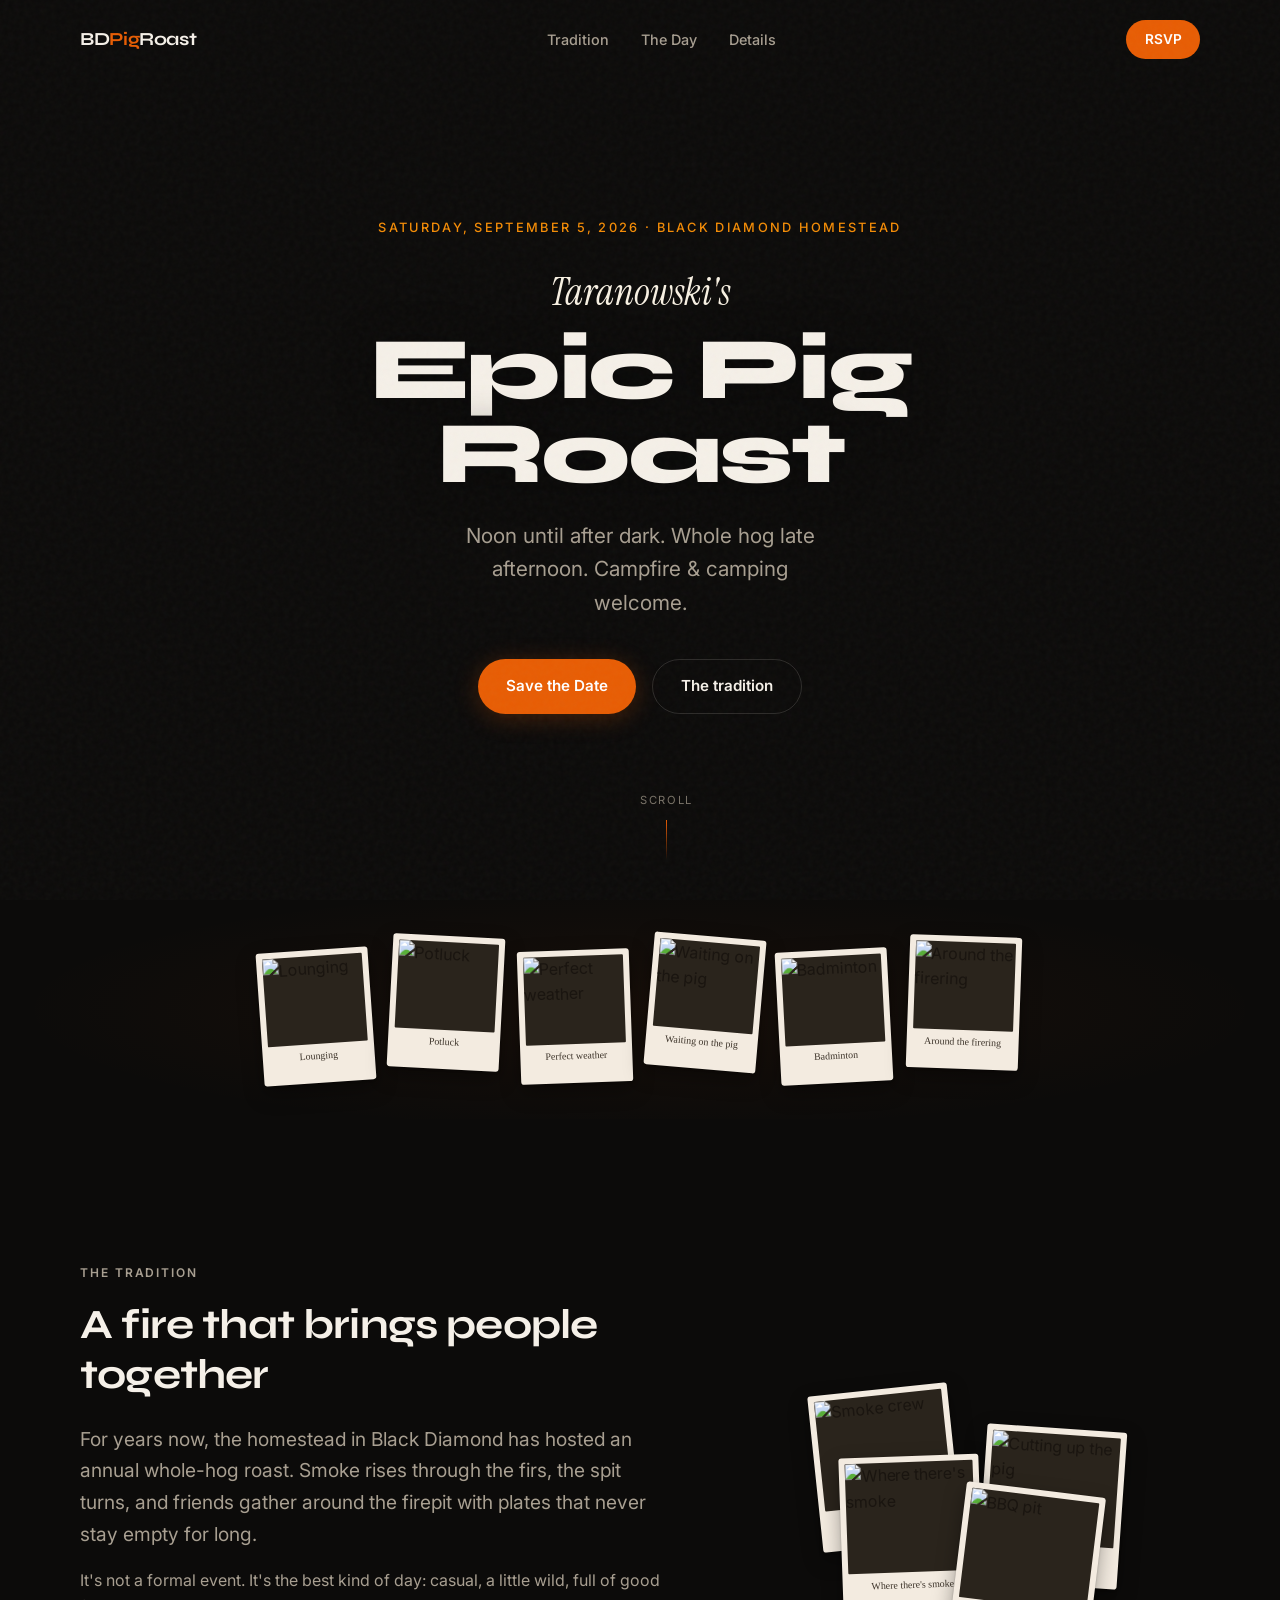
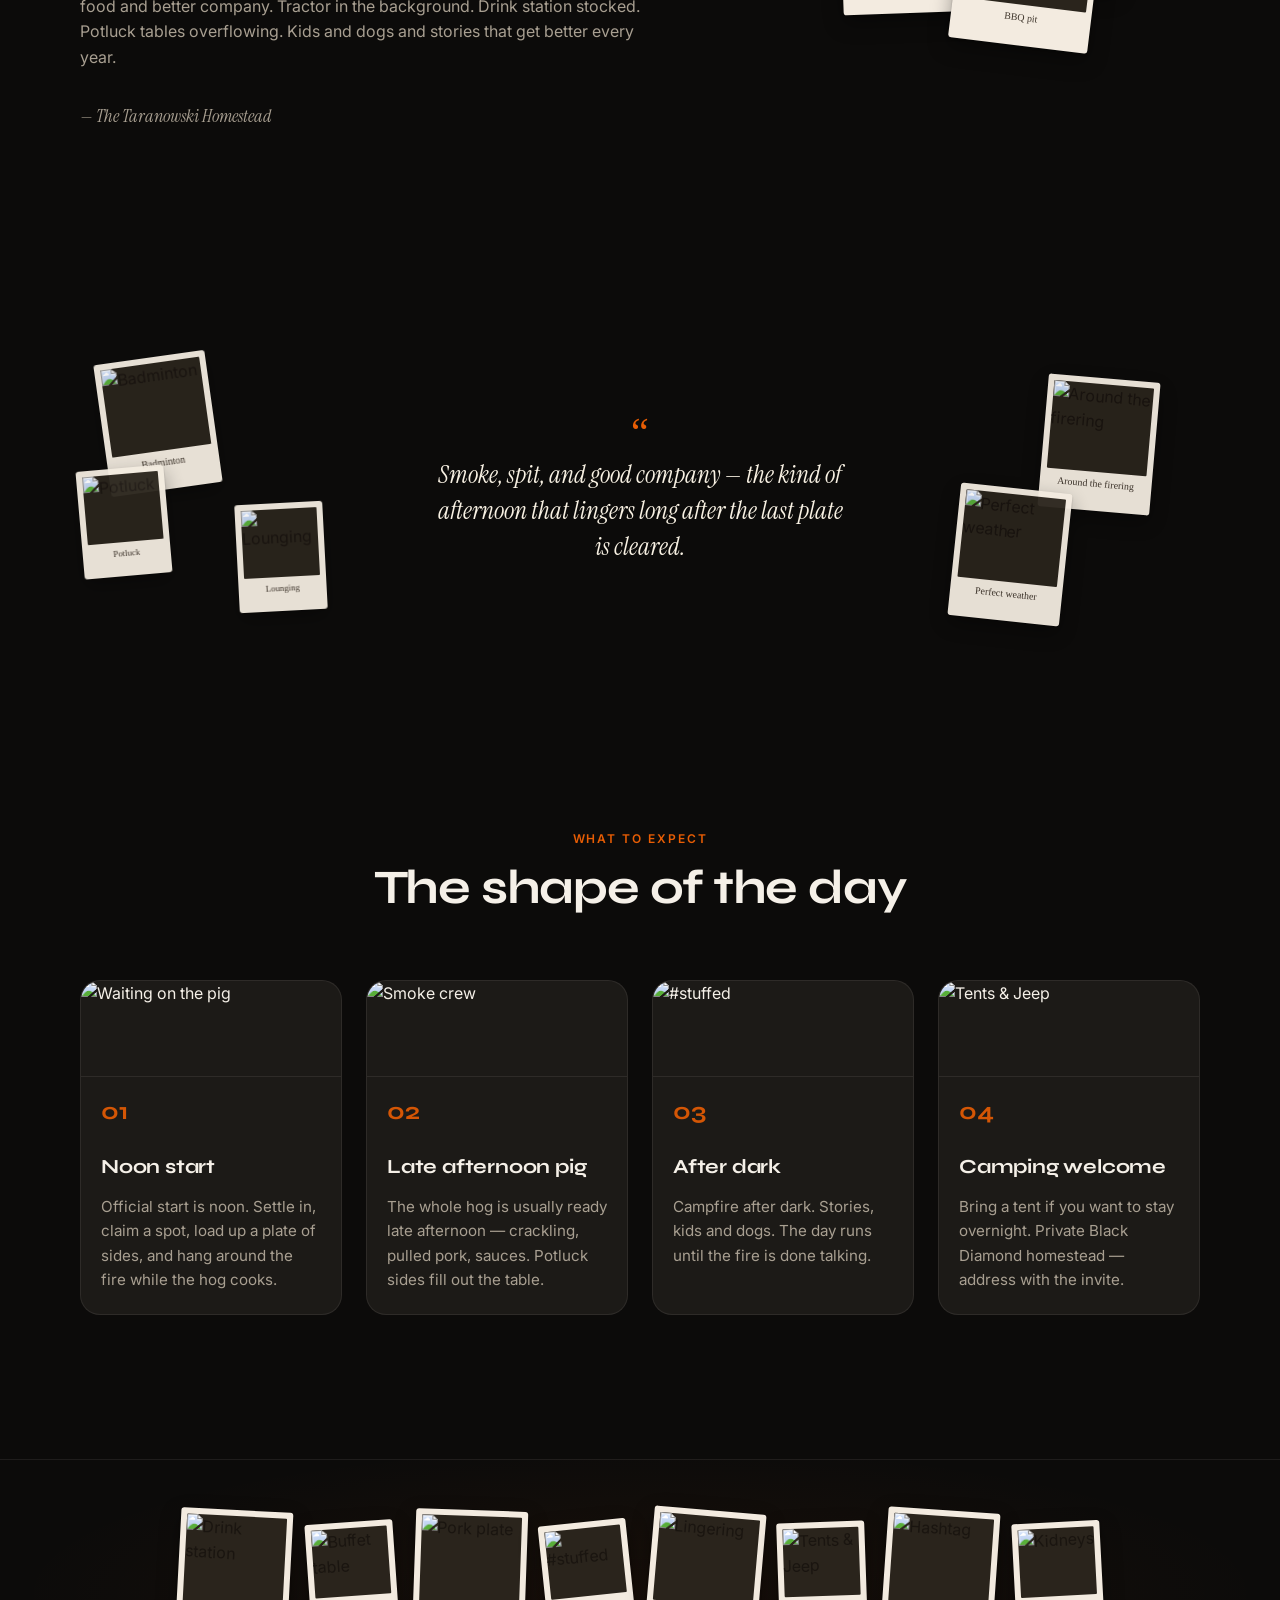
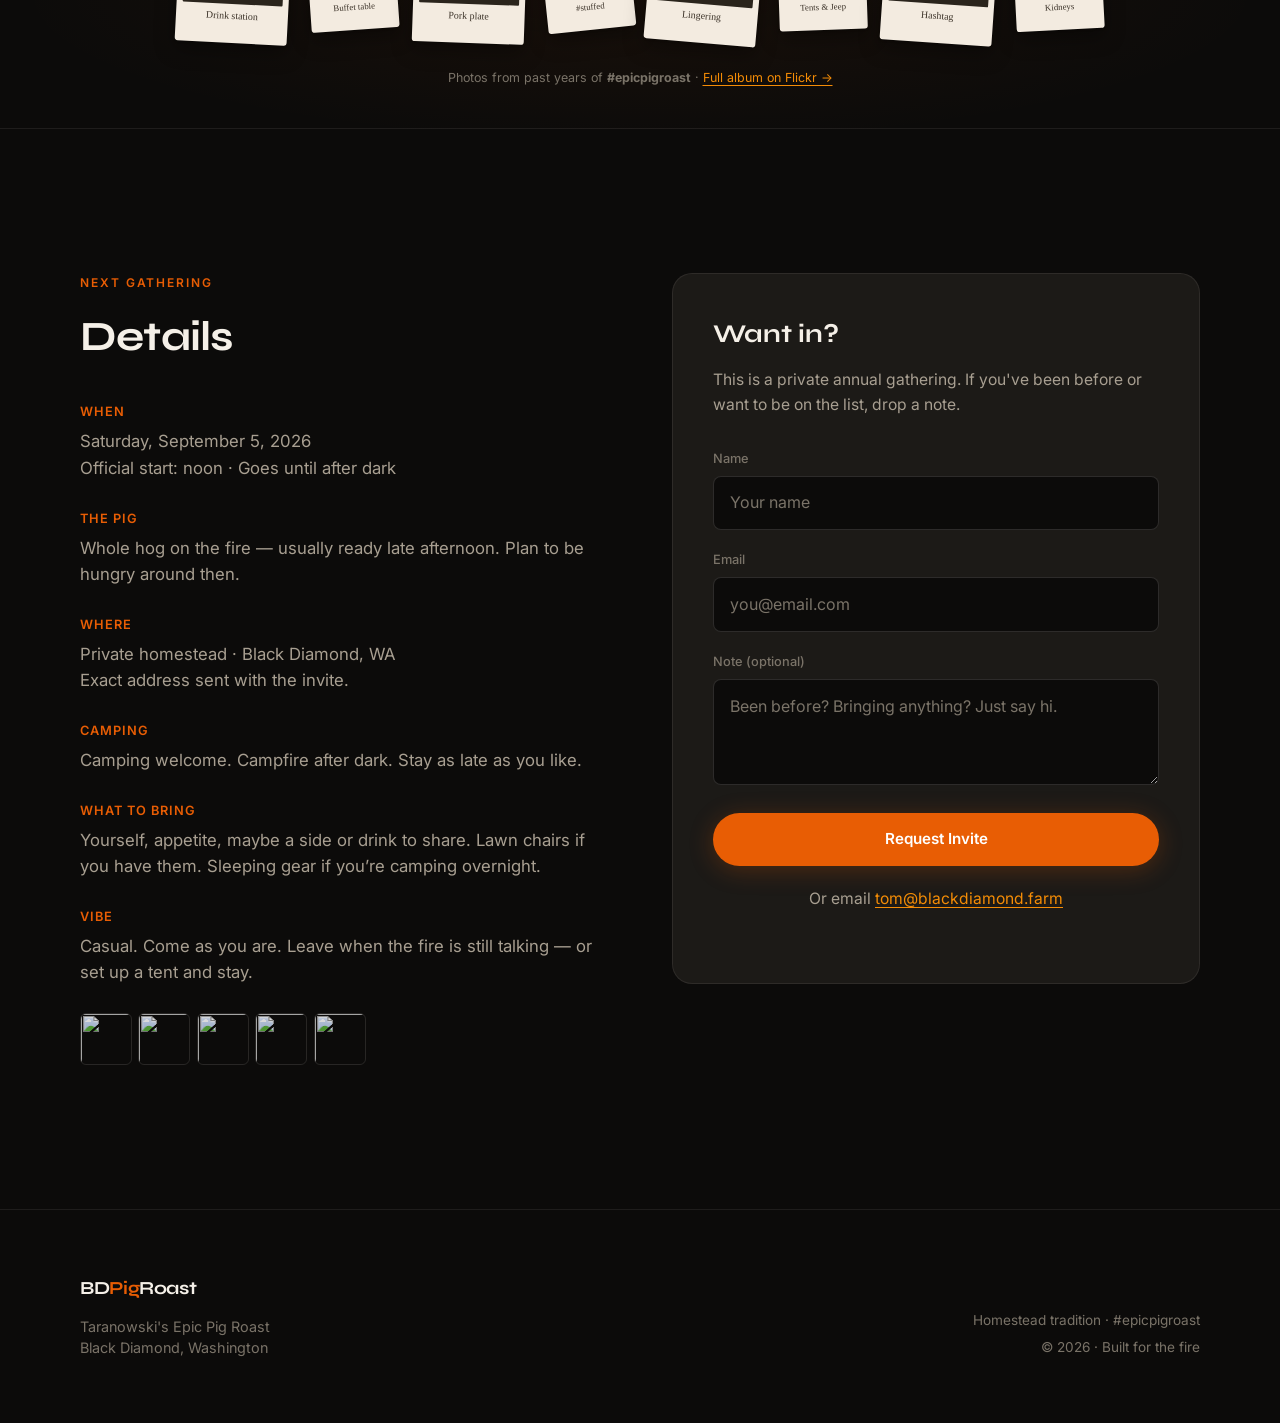
==== commit a4033443: "Creative director: photo 01 hero, small polaroid collage sprinkled through page" ====
--- a/index.html
+++ b/index.html
@@ -9,6 +9,7 @@
   <meta property="og:description" content="Saturday, September 5, 2026 · Noon until after dark. Whole hog late afternoon. Campfire and camping welcome. Black Diamond, WA.">
   <meta property="og:type" content="website">
   <meta property="og:url" content="https://bdpigroast.com">
+  <meta property="og:image" content="https://live.staticflickr.com/8547/28345007763_6642e05582_z.jpg">
   <meta name="theme-color" content="#0c0b0a">
   <link rel="preconnect" href="https://fonts.googleapis.com">
   <link rel="preconnect" href="https://fonts.gstatic.com" crossorigin>
@@ -16,16 +17,13 @@
   <link rel="stylesheet" href="styles.css">
 </head>
 <body>
-  <!-- Skip link -->
   <a href="#main" class="skip-link">Skip to content</a>
 
-  <!-- Navigation -->
   <header class="site-header">
     <div class="header-inner">
       <a href="#" class="logo">BD<span>Pig</span>Roast</a>
       <nav class="nav">
         <a href="#tradition">Tradition</a>
-        <a href="#gallery">Past Roasts</a>
         <a href="#day">The Day</a>
         <a href="#details">Details</a>
       </nav>
@@ -34,7 +32,7 @@
   </header>
 
   <main id="main">
-    <!-- HERO -->
+    <!-- HERO — photo 01 -->
     <section class="hero">
       <div class="hero-bg"></div>
       <div class="hero-overlay"></div>
@@ -47,7 +45,7 @@
         <p class="hero-sub">Noon until after dark. Whole hog late afternoon. Campfire & camping welcome.</p>
         <div class="hero-actions">
           <a href="#rsvp" class="btn btn-primary">Save the Date</a>
-          <a href="#gallery" class="btn btn-ghost">See Past Years</a>
+          <a href="#tradition" class="btn btn-ghost">The tradition</a>
         </div>
       </div>
       <div class="hero-scroll">
@@ -56,7 +54,32 @@
       </div>
     </section>
 
-    <!-- TRADITION -->
+    <!-- COLLAGE STRIP 1 — people energy -->
+    <section class="collage-band" aria-label="Past roast moments" id="gallery">
+      <div class="collage-track">
+        <figure class="polaroid sm" style="--r:-4deg">
+  <img src="https://live.staticflickr.com/7667/29022093694_1a2e18b23b_z.jpg" alt="Lounging" loading="lazy" width="240" height="240">
+  <figcaption>Lounging</figcaption>
+</figure><figure class="polaroid sm" style="--r:3deg">
+  <img src="https://live.staticflickr.com/8179/29613301276_bdd7090412.jpg" alt="Potluck" loading="lazy" width="240" height="240">
+  <figcaption>Potluck</figcaption>
+</figure><figure class="polaroid sm" style="--r:-2deg">
+  <img src="https://live.staticflickr.com/628/20509335968_6dd5abebda_h.jpg" alt="Perfect weather" loading="lazy" width="240" height="240">
+  <figcaption>Perfect weather</figcaption>
+</figure><figure class="polaroid sm" style="--r:5deg">
+  <img src="https://live.staticflickr.com/5817/20509401620_2c35057381_h.jpg" alt="Waiting on the pig" loading="lazy" width="240" height="240">
+  <figcaption>Waiting on the pig</figcaption>
+</figure><figure class="polaroid sm" style="--r:-3deg">
+  <img src="https://live.staticflickr.com/5682/20076491723_5187255ccb_h.jpg" alt="Badminton" loading="lazy" width="240" height="240">
+  <figcaption>Badminton</figcaption>
+</figure><figure class="polaroid sm" style="--r:2deg">
+  <img src="https://live.staticflickr.com/5664/20687426522_3e6beeaa09_z.jpg" alt="Around the firering" loading="lazy" width="240" height="240">
+  <figcaption>Around the firering</figcaption>
+</figure>
+      </div>
+    </section>
+
+    <!-- TRADITION + stacked mini collage -->
     <section id="tradition" class="section tradition">
       <div class="container">
         <div class="tradition-grid">
@@ -67,136 +90,132 @@
             <p>It's not a formal event. It's the best kind of day: casual, a little wild, full of good food and better company. Tractor in the background. Drink station stocked. Potluck tables overflowing. Kids and dogs and stories that get better every year.</p>
             <p class="signature">— The Taranowski Homestead</p>
           </div>
-          <div class="tradition-visual">
-            <div class="visual-card">
-              <div class="visual-img" style="background-image: url('https://live.staticflickr.com/5556/14972419791_8c9176d87c_h.jpg')"></div>
-              <p class="visual-caption">Smoke crew</p>
-            </div>
+          <div class="collage-stack" aria-hidden="true">
+            <figure class="polaroid stack s1" style="--r:-6deg">
+  <img src="https://live.staticflickr.com/5556/14972419791_8c9176d87c_h.jpg" alt="Smoke crew" loading="lazy" width="240" height="240">
+  <figcaption>Smoke crew</figcaption>
+</figure>
+            <figure class="polaroid stack s2" style="--r:4deg">
+  <img src="https://live.staticflickr.com/725/20670644226_bc39ebd03f_c.jpg" alt="Cutting up the pig" loading="lazy" width="240" height="240">
+  <figcaption>Cutting up the pig</figcaption>
+</figure>
+            <figure class="polaroid stack s3" style="--r:-2deg">
+  <img src="https://live.staticflickr.com/5745/20074503564_a54592c4da_h.jpg" alt="Where there's smoke" loading="lazy" width="240" height="240">
+  <figcaption>Where there's smoke</figcaption>
+</figure>
+            <figure class="polaroid stack s4" style="--r:7deg">
+  <img src="https://live.staticflickr.com/750/20596549482_5d01dc8831.jpg" alt="BBQ pit" loading="lazy" width="240" height="240">
+  <figcaption>BBQ pit</figcaption>
+</figure>
           </div>
         </div>
       </div>
     </section>
 
-    <!-- GALLERY -->
-    <section id="gallery" class="section gallery">
-      <div class="container">
-        <div class="section-header">
-          <p class="section-label">Past Roasts</p>
-          <h2>Smoke, spit, and good company</h2>
-          <p class="section-desc">Scenes from the annual gatherings at the homestead. Firepit, tractor, drink stations, and the kind of afternoon that lingers long after the last plate is cleared.</p>
-        </div>
-                <div class="gallery-grid">
-          <figure class="gallery-item large">
-            <img src="https://live.staticflickr.com/7667/29022093694_1a2e18b23b_z.jpg" alt="Lounging in lawn chairs" loading="lazy" width="800" height="600">
-            <figcaption>Lounging in lawn chairs</figcaption>
-          </figure>
-          <figure class="gallery-item large">
-            <img src="https://live.staticflickr.com/8179/29613301276_bdd7090412.jpg" alt="Potluck style" loading="lazy" width="800" height="600">
-            <figcaption>Potluck style</figcaption>
-          </figure>
-          <figure class="gallery-item large">
-            <img src="https://live.staticflickr.com/628/20509335968_6dd5abebda_h.jpg" alt="Perfect weather" loading="lazy" width="800" height="600">
-            <figcaption>Perfect weather</figcaption>
-          </figure>
-          <figure class="gallery-item">
-            <img src="https://live.staticflickr.com/5817/20509401620_2c35057381_h.jpg" alt="Waiting on the pig" loading="lazy" width="800" height="600">
-            <figcaption>Waiting on the pig</figcaption>
-          </figure>
-          <figure class="gallery-item wide">
-            <img src="https://live.staticflickr.com/5682/20076491723_5187255ccb_h.jpg" alt="Badminton" loading="lazy" width="800" height="600">
-            <figcaption>Badminton</figcaption>
-          </figure>
-          <figure class="gallery-item">
-            <img src="https://live.staticflickr.com/5664/20687426522_3e6beeaa09_z.jpg" alt="'Round the firering" loading="lazy" width="800" height="600">
-            <figcaption>'Round the firering</figcaption>
-          </figure>
-          <figure class="gallery-item large">
-            <img src="https://live.staticflickr.com/5556/14972419791_8c9176d87c_h.jpg" alt="Smoke crew" loading="lazy" width="800" height="600">
-            <figcaption>Smoke crew</figcaption>
-          </figure>
-          <figure class="gallery-item">
-            <img src="https://live.staticflickr.com/725/20670644226_bc39ebd03f_c.jpg" alt="Cutting up the pig" loading="lazy" width="800" height="600">
-            <figcaption>Cutting up the pig</figcaption>
-          </figure>
-          <figure class="gallery-item">
-            <img src="https://live.staticflickr.com/5745/20074503564_a54592c4da_h.jpg" alt="Where there's smoke…" loading="lazy" width="800" height="600">
-            <figcaption>Where there's smoke…</figcaption>
-          </figure>
-          <figure class="gallery-item">
-            <img src="https://live.staticflickr.com/750/20596549482_5d01dc8831.jpg" alt="BBQ pit" loading="lazy" width="800" height="600">
-            <figcaption>BBQ pit</figcaption>
-          </figure>
-          <figure class="gallery-item">
-            <img src="https://live.staticflickr.com/5836/20510511489_0b7b824841_h.jpg" alt="Drink station" loading="lazy" width="800" height="600">
-            <figcaption>Drink station</figcaption>
-          </figure>
-          <figure class="gallery-item">
-            <img src="https://live.staticflickr.com/738/20703590231_ebabc0d6b4.jpg" alt="Buffet table" loading="lazy" width="800" height="600">
-            <figcaption>Buffet table</figcaption>
-          </figure>
-          <figure class="gallery-item">
-            <img src="https://live.staticflickr.com/5555/14939734955_22f4a97764_z.jpg" alt="3rd Annual — pork plate" loading="lazy" width="800" height="600">
-            <figcaption>3rd Annual — pork plate</figcaption>
-          </figure>
-          <figure class="gallery-item wide">
-            <img src="https://live.staticflickr.com/5774/19989443734_1d950926b1.jpg" alt="#stuffed" loading="lazy" width="800" height="600">
-            <figcaption>#stuffed</figcaption>
-          </figure>
-          <figure class="gallery-item">
-            <img src="https://live.staticflickr.com/5755/20703377031_2663c41072.jpg" alt="Lingering at the table" loading="lazy" width="800" height="600">
-            <figcaption>Lingering at the table</figcaption>
-          </figure>
-          <figure class="gallery-item wide">
-            <img src="https://live.staticflickr.com/5707/20509595348_9510a838d6_z.jpg" alt="Tents & a Jeep" loading="lazy" width="800" height="600">
-            <figcaption>Tents & a Jeep</figcaption>
-          </figure>
-          <figure class="gallery-item">
-            <img src="https://live.staticflickr.com/8547/28345007763_6642e05582_z.jpg" alt="Tractor & firepit" loading="lazy" width="800" height="600">
-            <figcaption>Tractor & firepit</figcaption>
-          </figure>
-          <figure class="gallery-item">
-            <img src="https://live.staticflickr.com/3839/14942977616_6a22edb488_c.jpg" alt="Hashtag" loading="lazy" width="800" height="600">
-            <figcaption>Hashtag</figcaption>
-          </figure>
-          <figure class="gallery-item">
-            <img src="https://live.staticflickr.com/3913/14937155091_96bcc536dc_z.jpg" alt="Kidneys" loading="lazy" width="800" height="600">
-            <figcaption>Kidneys</figcaption>
-          </figure>
-        </div>
-        <p class="gallery-note">Photos from past years of <strong>#epicpigroast</strong> at the homestead. <a href="https://www.flickr.com/photos/heathashli/albums/72157634185358075/" target="_blank" rel="noopener">Full album on Flickr →</a></p>
-      </div>
-    </section>
-
-    <!-- THE DAY -->
+    <!-- FLOATING SCATTER — activity moments -->
+    <section class="scatter" aria-label="More from past roasts">
+      <div class="container scatter-inner">
+        <figure class="polaroid sm float f1" style="--r:-8deg">
+  <img src="https://live.staticflickr.com/5682/20076491723_5187255ccb_h.jpg" alt="Badminton" loading="lazy" width="240" height="240">
+  <figcaption>Badminton</figcaption>
+</figure>
+        <figure class="polaroid sm float f2" style="--r:5deg">
+  <img src="https://live.staticflickr.com/5664/20687426522_3e6beeaa09_z.jpg" alt="Around the firering" loading="lazy" width="240" height="240">
+  <figcaption>Around the firering</figcaption>
+</figure>
+        <figure class="polaroid xs float f3" style="--r:-3deg">
+  <img src="https://live.staticflickr.com/7667/29022093694_1a2e18b23b_z.jpg" alt="Lounging" loading="lazy" width="240" height="240">
+  <figcaption>Lounging</figcaption>
+</figure>
+        <figure class="polaroid sm float f4" style="--r:6deg">
+  <img src="https://live.staticflickr.com/628/20509335968_6dd5abebda_h.jpg" alt="Perfect weather" loading="lazy" width="240" height="240">
+  <figcaption>Perfect weather</figcaption>
+</figure>
+        <figure class="polaroid xs float f5" style="--r:-5deg">
+  <img src="https://live.staticflickr.com/8179/29613301276_bdd7090412.jpg" alt="Potluck" loading="lazy" width="240" height="240">
+  <figcaption>Potluck</figcaption>
+</figure>
+        <p class="scatter-quote">
+          <span class="qmark">“</span>
+          Smoke, spit, and good company — the kind of afternoon that lingers long after the last plate is cleared.
+        </p>
+      </div>
+    </section>
+
+    <!-- THE DAY with inline polaroids -->
     <section id="day" class="section day">
       <div class="container">
         <div class="section-header centered">
           <p class="section-label">What to Expect</p>
           <h2>The shape of the day</h2>
         </div>
-        <div class="day-grid">
+        <div class="day-grid day-with-pics">
           <article class="day-card">
+            <div class="day-pic">
+              <img src="https://live.staticflickr.com/5817/20509401620_2c35057381_h.jpg" alt="Waiting on the pig" loading="lazy">
+            </div>
             <div class="day-icon">01</div>
             <h3>Noon start</h3>
             <p>Official start is noon. Settle in, claim a spot, load up a plate of sides, and hang around the fire while the hog cooks.</p>
           </article>
           <article class="day-card">
+            <div class="day-pic">
+              <img src="https://live.staticflickr.com/5556/14972419791_8c9176d87c_h.jpg" alt="Smoke crew" loading="lazy">
+            </div>
             <div class="day-icon">02</div>
             <h3>Late afternoon pig</h3>
             <p>The whole hog is usually ready late afternoon — crackling, pulled pork, sauces. Potluck sides fill out the table.</p>
           </article>
           <article class="day-card">
+            <div class="day-pic">
+              <img src="https://live.staticflickr.com/5774/19989443734_1d950926b1.jpg" alt="#stuffed" loading="lazy">
+            </div>
             <div class="day-icon">03</div>
             <h3>After dark</h3>
             <p>Campfire after dark. Stories, kids and dogs. The day runs until the fire is done talking.</p>
           </article>
           <article class="day-card">
+            <div class="day-pic">
+              <img src="https://live.staticflickr.com/5707/20509595348_9510a838d6_z.jpg" alt="Tents & Jeep" loading="lazy">
+            </div>
             <div class="day-icon">04</div>
             <h3>Camping welcome</h3>
             <p>Bring a tent if you want to stay overnight. Private Black Diamond homestead — address with the invite.</p>
           </article>
         </div>
       </div>
+    </section>
+
+    <!-- COLLAGE STRIP 2 — food & night bits -->
+    <section class="collage-band collage-band-b" aria-label="Food and camp">
+      <div class="collage-track reverse">
+        <figure class="polaroid sm" style="--r:3deg">
+  <img src="https://live.staticflickr.com/5836/20510511489_0b7b824841_h.jpg" alt="Drink station" loading="lazy" width="240" height="240">
+  <figcaption>Drink station</figcaption>
+</figure><figure class="polaroid xs" style="--r:-4deg">
+  <img src="https://live.staticflickr.com/738/20703590231_ebabc0d6b4.jpg" alt="Buffet table" loading="lazy" width="240" height="240">
+  <figcaption>Buffet table</figcaption>
+</figure><figure class="polaroid sm" style="--r:2deg">
+  <img src="https://live.staticflickr.com/5555/14939734955_22f4a97764_z.jpg" alt="Pork plate" loading="lazy" width="240" height="240">
+  <figcaption>Pork plate</figcaption>
+</figure><figure class="polaroid xs" style="--r:-6deg">
+  <img src="https://live.staticflickr.com/5774/19989443734_1d950926b1.jpg" alt="#stuffed" loading="lazy" width="240" height="240">
+  <figcaption>#stuffed</figcaption>
+</figure><figure class="polaroid sm" style="--r:5deg">
+  <img src="https://live.staticflickr.com/5755/20703377031_2663c41072.jpg" alt="Lingering" loading="lazy" width="240" height="240">
+  <figcaption>Lingering</figcaption>
+</figure><figure class="polaroid xs" style="--r:-2deg">
+  <img src="https://live.staticflickr.com/5707/20509595348_9510a838d6_z.jpg" alt="Tents & Jeep" loading="lazy" width="240" height="240">
+  <figcaption>Tents & Jeep</figcaption>
+</figure><figure class="polaroid sm" style="--r:4deg">
+  <img src="https://live.staticflickr.com/3839/14942977616_6a22edb488_c.jpg" alt="Hashtag" loading="lazy" width="240" height="240">
+  <figcaption>Hashtag</figcaption>
+</figure><figure class="polaroid xs" style="--r:-3deg">
+  <img src="https://live.staticflickr.com/3913/14937155091_96bcc536dc_z.jpg" alt="Kidneys" loading="lazy" width="240" height="240">
+  <figcaption>Kidneys</figcaption>
+</figure>
+      </div>
+      <p class="band-note">Photos from past years of <strong>#epicpigroast</strong> · <a href="https://www.flickr.com/photos/heathashli/albums/72157634185358075/" target="_blank" rel="noopener">Full album on Flickr →</a></p>
     </section>
 
     <!-- DETAILS + RSVP -->
@@ -232,6 +251,10 @@
                 <span>Casual. Come as you are. Leave when the fire is still talking — or set up a tent and stay.</span>
               </li>
             </ul>
+            <!-- tiny filmstrip of leftovers -->
+            <div class="mini-strip" aria-hidden="true">
+              <img src="https://live.staticflickr.com/5555/14939734955_22f4a97764_z.jpg" alt="" loading="lazy"><img src="https://live.staticflickr.com/738/20703590231_ebabc0d6b4.jpg" alt="" loading="lazy"><img src="https://live.staticflickr.com/5836/20510511489_0b7b824841_h.jpg" alt="" loading="lazy"><img src="https://live.staticflickr.com/3839/14942977616_6a22edb488_c.jpg" alt="" loading="lazy"><img src="https://live.staticflickr.com/3913/14937155091_96bcc536dc_z.jpg" alt="" loading="lazy">
+            </div>
           </div>
           <div id="rsvp" class="rsvp-card">
             <h3>Want in?</h3>
--- a/styles.css
+++ b/styles.css
@@ -183,7 +183,7 @@
   inset: 0;
   background:
     linear-gradient(180deg, rgba(12,11,10,0.3) 0%, rgba(12,11,10,0.75) 60%, var(--bg) 100%),
-    url('https://live.staticflickr.com/7667/29022093694_1a2e18b23b_z.jpg') center/cover no-repeat;
+    url('https://live.staticflickr.com/8547/28345007763_6642e05582_z.jpg') center/cover no-repeat;
   transform: scale(1.05);
   animation: hero-zoom 18s var(--ease) infinite alternate;
 }
@@ -772,55 +772,247 @@
 }
 
 
-/* gallery denser — many selected shots */
-.gallery-grid {
-  grid-template-columns: repeat(auto-fill, minmax(160px, 1fr));
-  gap: 0.65rem;
-}
-.gallery-item {
-  aspect-ratio: 1;
-  border-radius: 12px;
-  overflow: hidden;
-  position: relative;
-}
-.gallery-item img {
+/* ============================================
+   COLLAGE SYSTEM — small photos sprinkled throughout
+   Creative director layout: polaroids, stacks, bands
+   ============================================ */
+
+.polaroid {
+  --r: 0deg;
+  background: #f3ebe0;
+  color: #1a1510;
+  padding: 0.35rem 0.35rem 1.35rem;
+  border-radius: 3px;
+  box-shadow:
+    0 1px 2px rgba(0,0,0,0.25),
+    0 8px 20px rgba(0,0,0,0.35);
+  transform: rotate(var(--r));
+  transition: transform 0.35s var(--ease), box-shadow 0.35s var(--ease);
+  flex-shrink: 0;
+  margin: 0;
+}
+.polaroid:hover {
+  transform: rotate(0deg) scale(1.06);
+  z-index: 5;
+  box-shadow:
+    0 2px 4px rgba(0,0,0,0.3),
+    0 14px 32px rgba(0,0,0,0.45);
+}
+.polaroid img {
   width: 100%;
   height: 100%;
   object-fit: cover;
   display: block;
-  transition: transform 0.4s ease;
-}
-.gallery-item:hover img {
-  transform: scale(1.04);
-}
-.gallery-item figcaption {
+  border-radius: 1px;
+  background: #2a241c;
+}
+.polaroid figcaption {
+  font-family: var(--font-serif);
+  font-size: 0.62rem;
+  line-height: 1.2;
+  text-align: center;
+  margin-top: 0.4rem;
+  color: #3d342a;
+  white-space: nowrap;
+  overflow: hidden;
+  text-overflow: ellipsis;
+  padding: 0 0.15rem;
+}
+.polaroid.sm {
+  width: 112px;
+  height: auto;
+}
+.polaroid.sm img {
+  width: 104px;
+  height: 88px;
+}
+.polaroid.xs {
+  width: 88px;
+  padding-bottom: 1.1rem;
+}
+.polaroid.xs img {
+  width: 80px;
+  height: 68px;
+}
+.polaroid.xs figcaption { font-size: 0.55rem; }
+
+/* Horizontal collage bands */
+.collage-band {
+  position: relative;
+  padding: 1.75rem 0 2rem;
+  overflow: hidden;
+  background:
+    radial-gradient(ellipse 70% 80% at 50% 50%, rgba(232, 93, 4, 0.06), transparent 70%);
+}
+.collage-band-b {
+  padding: 2rem 0 2.5rem;
+  border-top: 1px solid var(--border);
+  border-bottom: 1px solid var(--border);
+}
+.collage-track {
+  display: flex;
+  flex-wrap: wrap;
+  justify-content: center;
+  align-items: flex-end;
+  gap: 0.85rem 1.1rem;
+  width: min(100% - 1.5rem, 960px);
+  margin-inline: auto;
+  padding: 0.5rem 0 0.25rem;
+}
+.collage-track .polaroid:nth-child(odd) { margin-top: 0.65rem; }
+.collage-track .polaroid:nth-child(even) { margin-bottom: 0.85rem; }
+.band-note {
+  text-align: center;
+  font-size: 0.78rem;
+  color: var(--text-soft);
+  margin-top: 1.25rem;
+}
+.band-note a {
+  color: var(--ember-soft);
+  text-decoration: underline;
+  text-underline-offset: 3px;
+}
+.band-note a:hover { color: var(--cream); }
+
+/* Tradition stacked polaroids */
+.tradition-grid {
+  align-items: center;
+}
+.collage-stack {
+  position: relative;
+  min-height: 280px;
+  width: min(100%, 320px);
+  margin-inline: auto;
+}
+.collage-stack .polaroid.stack {
   position: absolute;
-  left: 0; right: 0; bottom: 0;
-  padding: 1.5rem 0.65rem 0.5rem;
-  background: linear-gradient(transparent, rgba(0,0,0,0.75));
-  color: #f3ebe0;
-  font-size: 0.72rem;
-  line-height: 1.25;
-}
-.gallery-item.large {
-  grid-column: span 2;
-  grid-row: span 2;
-  aspect-ratio: auto;
-  min-height: 280px;
-}
-.gallery-item.wide {
-  grid-column: span 2;
-  aspect-ratio: 16 / 9;
-}
-@media (max-width: 640px) {
-  .gallery-grid {
-    grid-template-columns: repeat(2, 1fr);
+  width: 140px;
+  padding: 0.4rem 0.4rem 1.4rem;
+}
+.collage-stack .polaroid.stack img {
+  width: 100%;
+  height: 110px;
+  object-fit: cover;
+}
+.collage-stack .s1 { top: 8%; left: 4%; z-index: 1; }
+.collage-stack .s2 { top: 22%; right: 0; left: auto; z-index: 2; }
+.collage-stack .s3 { bottom: 12%; left: 12%; z-index: 3; }
+.collage-stack .s4 { bottom: 0; right: 8%; left: auto; z-index: 4; width: 120px; }
+.collage-stack .s4 img { height: 90px; }
+
+/* Scatter quote zone */
+.scatter {
+  padding: var(--space-xl) 0;
+  position: relative;
+}
+.scatter-inner {
+  position: relative;
+  min-height: 220px;
+  display: flex;
+  align-items: center;
+  justify-content: center;
+  padding: 2rem 0;
+}
+.scatter-quote {
+  position: relative;
+  z-index: 2;
+  max-width: 28rem;
+  text-align: center;
+  font-family: var(--font-serif);
+  font-size: clamp(1.25rem, 2.5vw, 1.55rem);
+  line-height: 1.45;
+  color: var(--cream);
+  font-style: italic;
+  padding: 1.5rem 1.25rem;
+}
+.scatter-quote .qmark {
+  display: block;
+  font-size: 2.5rem;
+  color: var(--ember);
+  line-height: 1;
+  margin-bottom: 0.25rem;
+  font-style: normal;
+}
+.scatter .float {
+  position: absolute;
+  z-index: 1;
+  opacity: 0.95;
+}
+.scatter .f1 { top: 0; left: 2%; }
+.scatter .f2 { top: 8%; right: 4%; }
+.scatter .f3 { bottom: 4%; left: 14%; }
+.scatter .f4 { bottom: 0; right: 12%; }
+.scatter .f5 { top: 42%; left: 0; display: none; }
+@media (min-width: 900px) {
+  .scatter .f5 { display: block; }
+  .scatter-inner { min-height: 260px; }
+}
+
+/* Day cards with small photo headers */
+.day-with-pics .day-card {
+  padding-top: 0;
+  overflow: hidden;
+}
+.day-pic {
+  margin: 0 0 1rem;
+  margin-inline: -1.25rem;
+  margin-top: 0;
+  height: 96px;
+  overflow: hidden;
+  border-radius: var(--radius) var(--radius) 0 0;
+  border-bottom: 1px solid var(--border);
+}
+.day-with-pics .day-card {
+  padding: 0 1.25rem 1.35rem;
+}
+.day-with-pics .day-icon {
+  margin-top: 0.85rem;
+}
+.day-pic img {
+  width: 100%;
+  height: 100%;
+  object-fit: cover;
+  transition: transform 0.5s var(--ease);
+}
+.day-card:hover .day-pic img {
+  transform: scale(1.06);
+}
+
+/* Mini filmstrip under details */
+.mini-strip {
+  display: flex;
+  gap: 0.4rem;
+  margin-top: 1.75rem;
+  flex-wrap: wrap;
+}
+.mini-strip img {
+  width: 52px;
+  height: 52px;
+  object-fit: cover;
+  border-radius: 6px;
+  border: 1px solid var(--border-strong);
+  opacity: 0.85;
+  transition: opacity 0.2s, transform 0.2s;
+}
+.mini-strip img:hover {
+  opacity: 1;
+  transform: scale(1.08);
+}
+
+/* Hide old large single visual if present */
+.tradition-visual { display: none; }
+
+@media (max-width: 768px) {
+  .collage-stack {
+    min-height: 240px;
+    margin-top: 1.5rem;
   }
-  .gallery-item.large,
-  .gallery-item.wide {
-    grid-column: span 2;
-    grid-row: span 1;
-    min-height: 200px;
-    aspect-ratio: 16 / 10;
-  }
-}
+  .scatter .f1, .scatter .f2 { width: 96px; }
+  .scatter .f3, .scatter .f4 { width: 80px; }
+  .polaroid.sm { width: 96px; }
+  .polaroid.sm img { width: 88px; height: 76px; }
+}
+@media (prefers-reduced-motion: reduce) {
+  .polaroid:hover { transform: rotate(var(--r)); }
+  .hero-bg { animation: none; }
+}
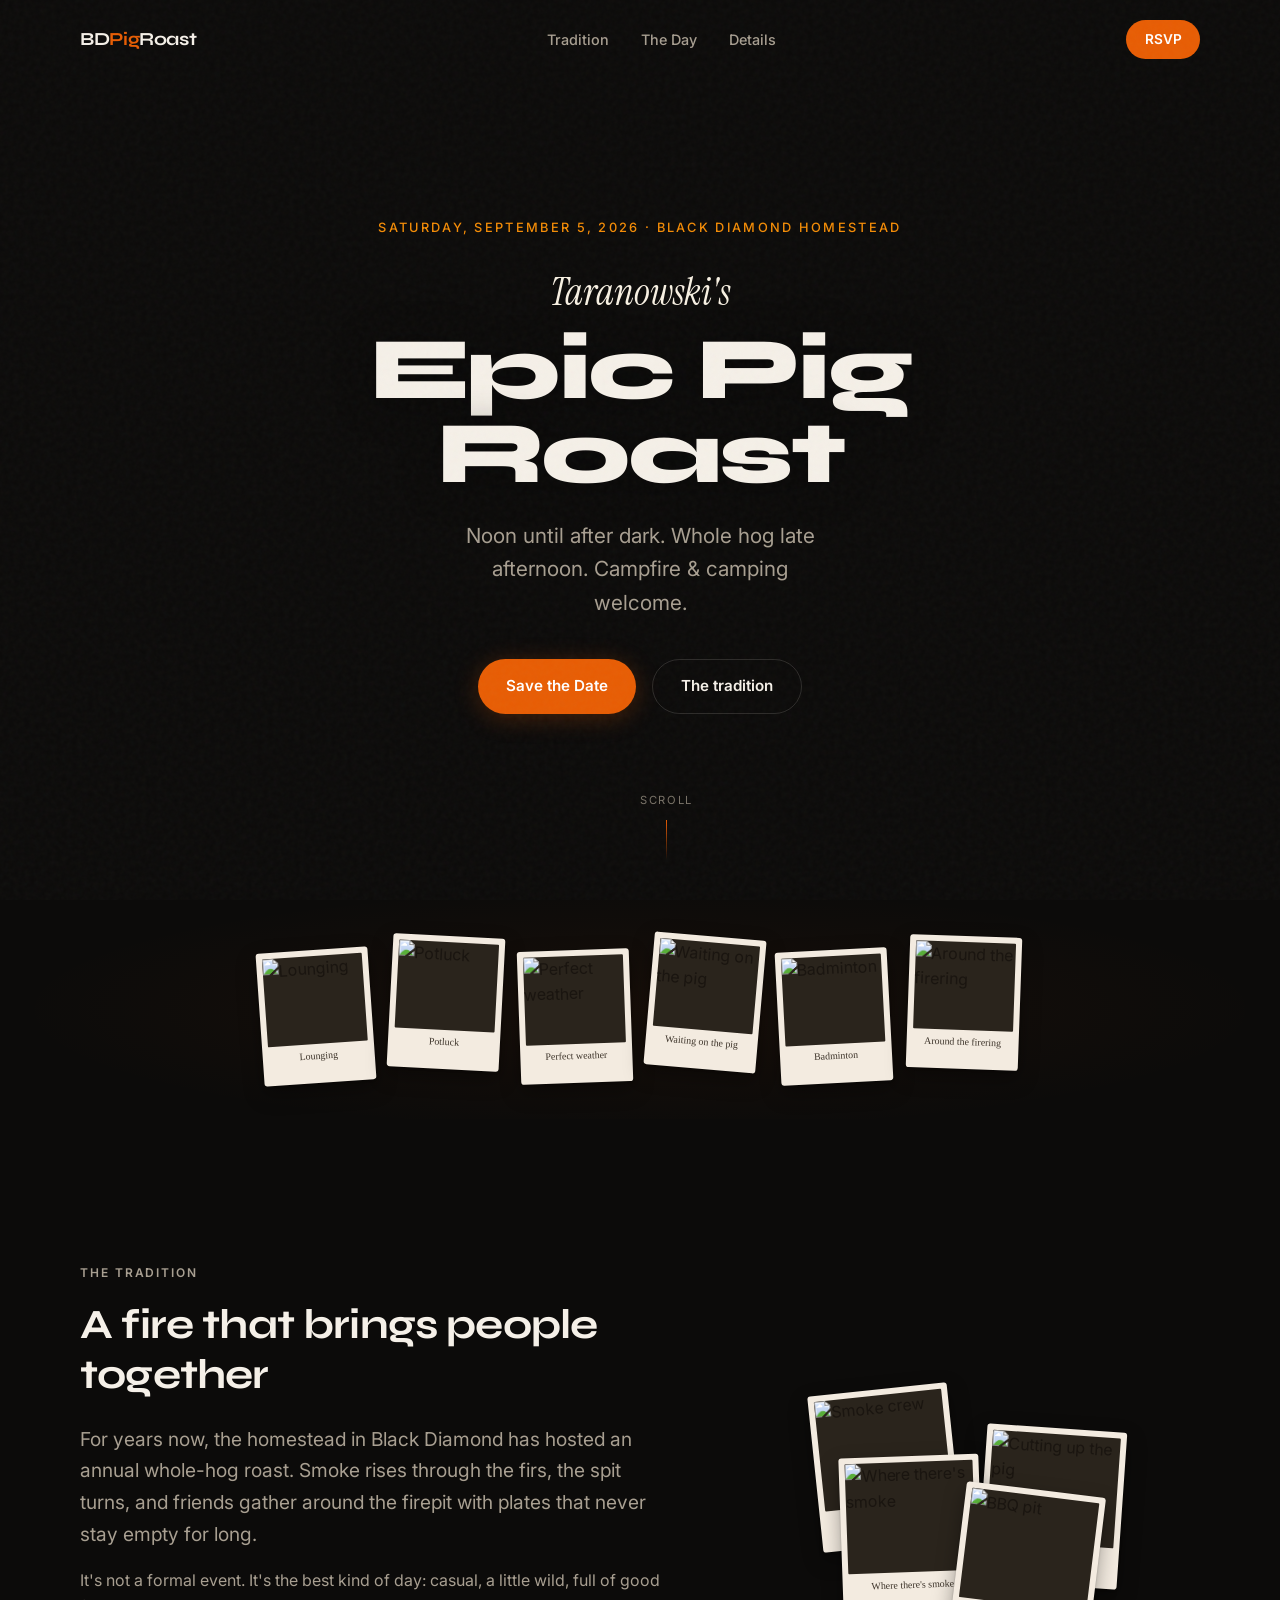
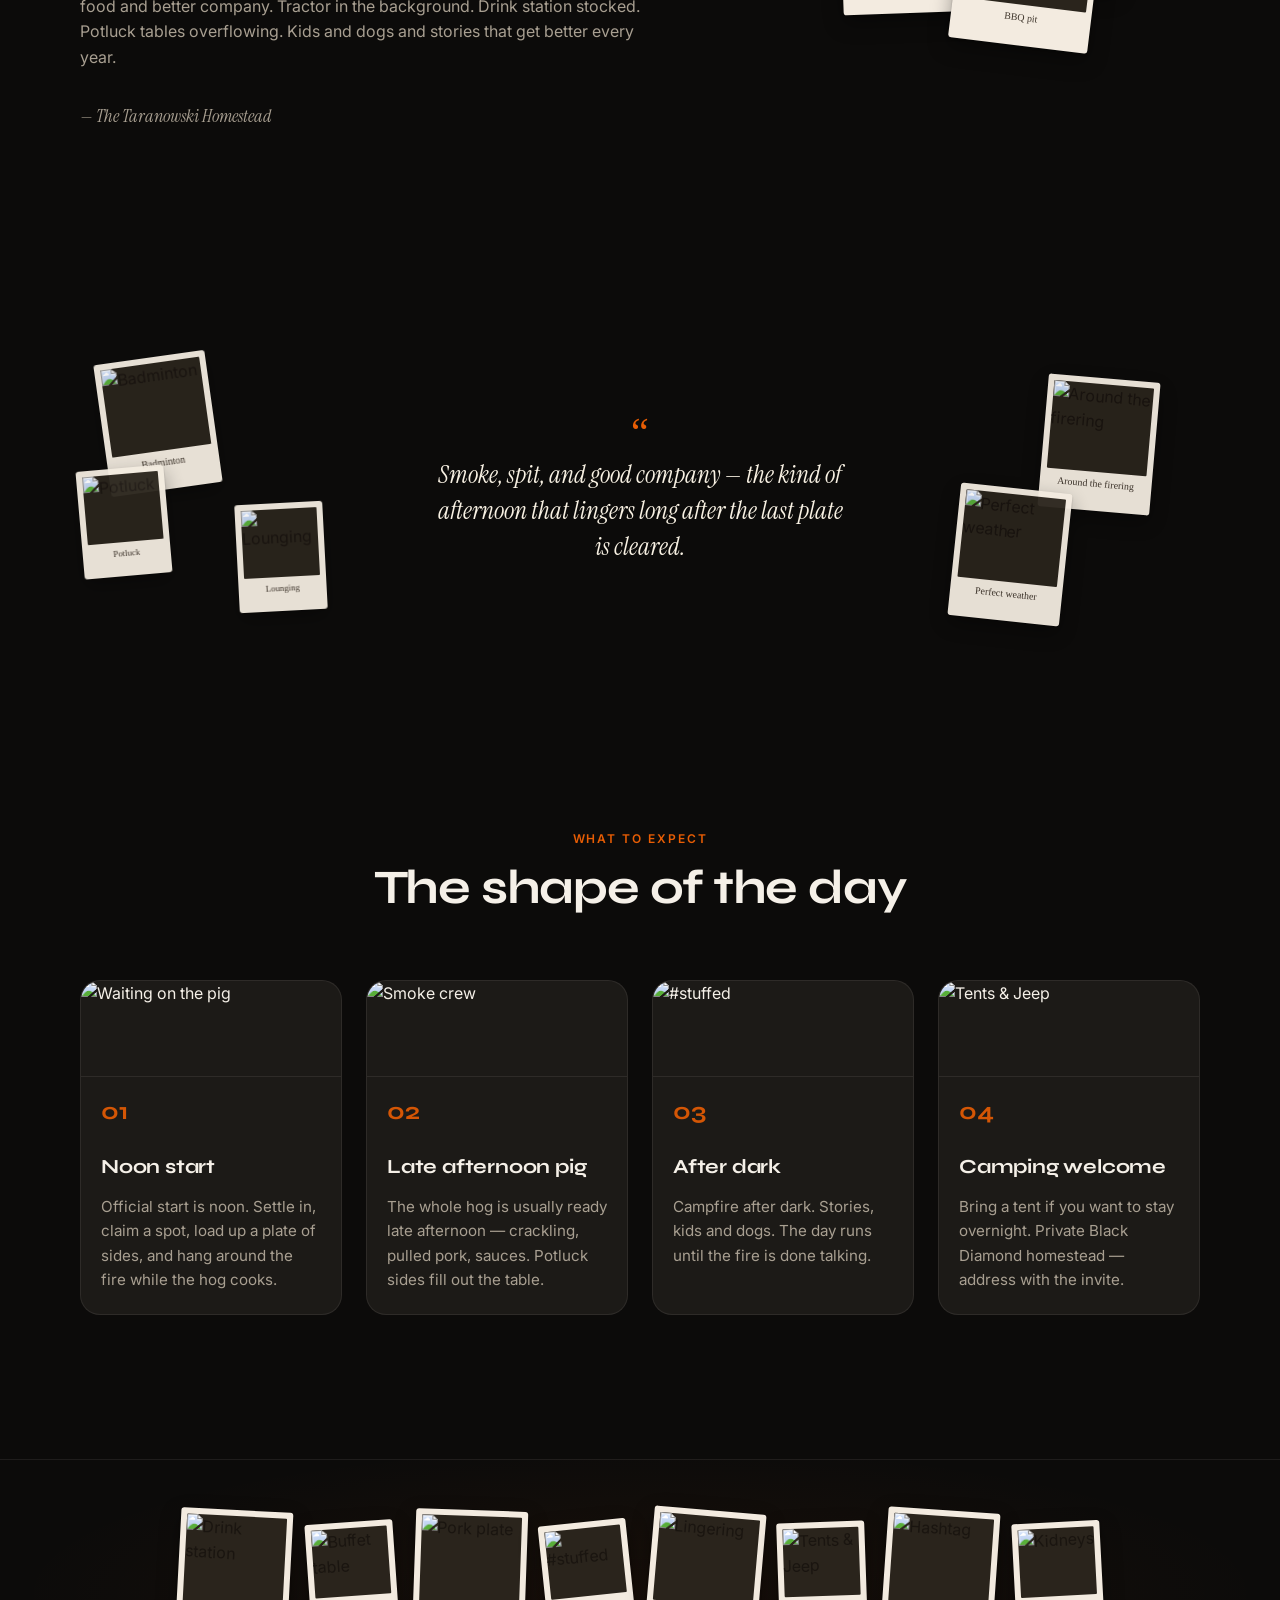
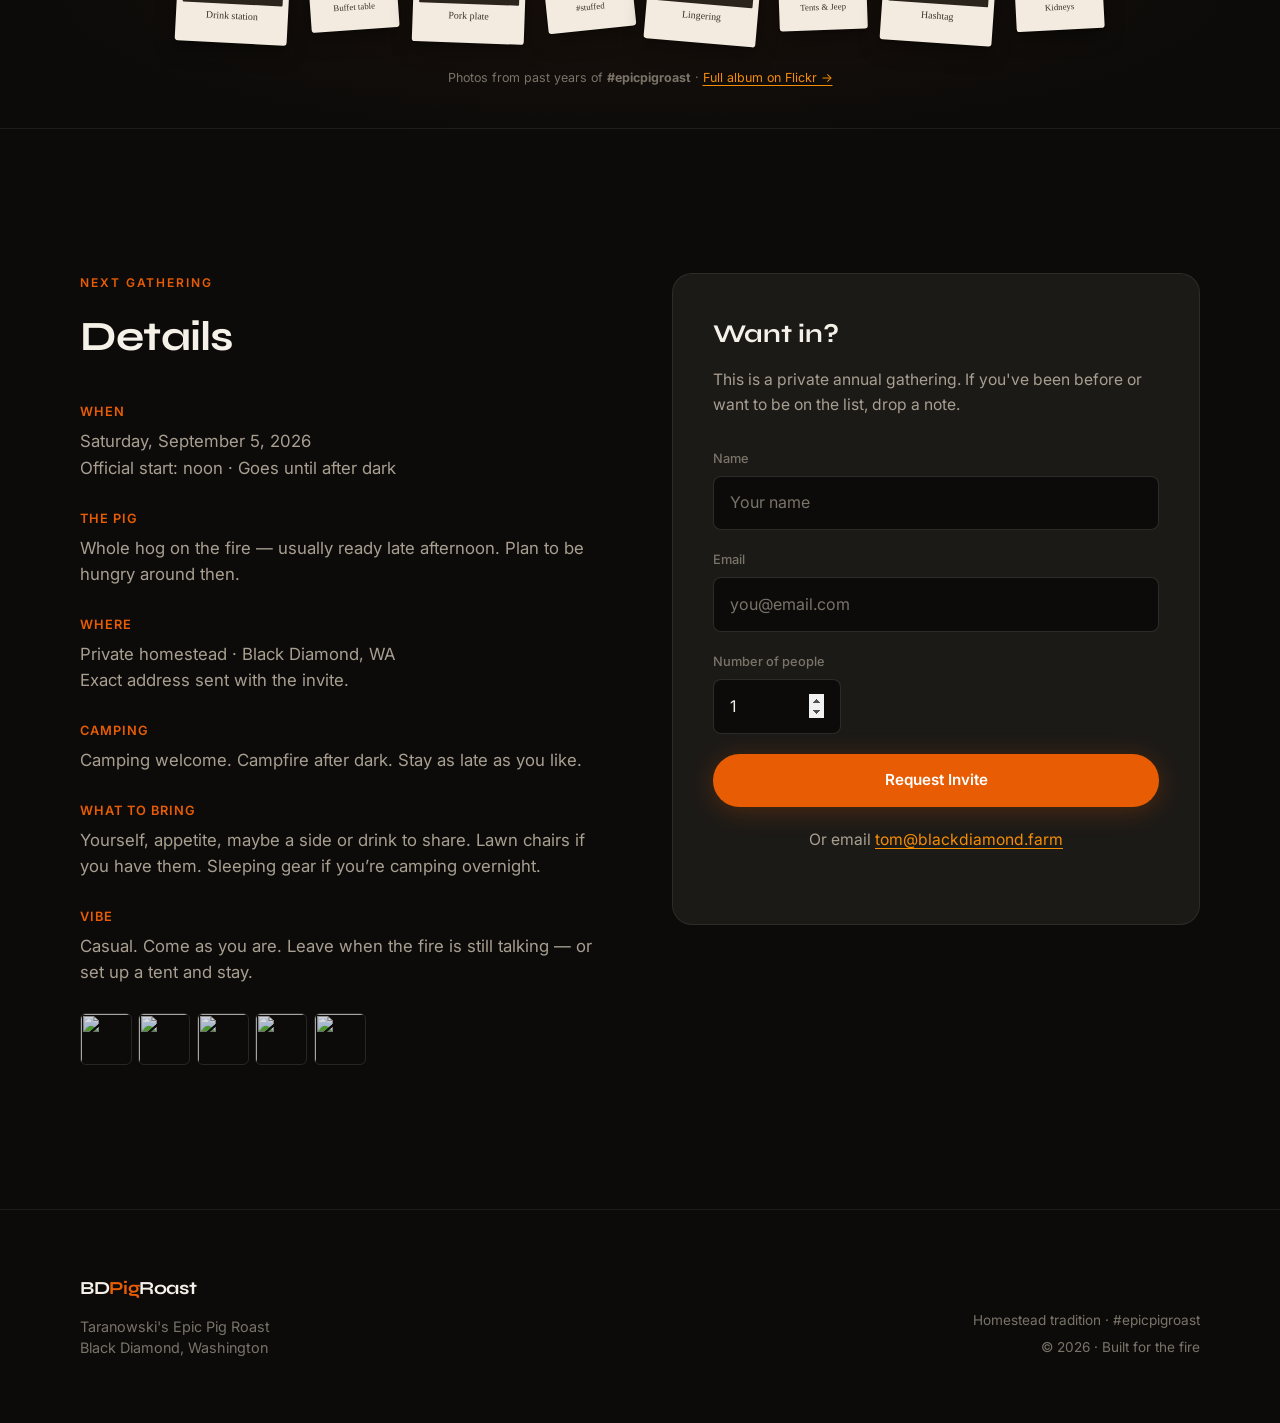
==== commit 62631ed0: "RSVP form: name, email, number of people" ====
--- a/index.html
+++ b/index.html
@@ -14,6 +14,7 @@
   <link rel="preconnect" href="https://fonts.googleapis.com">
   <link rel="preconnect" href="https://fonts.gstatic.com" crossorigin>
   <link href="https://fonts.googleapis.com/css2?family=Instrument+Serif:ital@0;1&family=Inter:wght@400;500;600&family=Syne:wght@600;700;800&display=swap" rel="stylesheet">
+  <link rel="preload" as="image" href="https://live.staticflickr.com/8547/28345007763_6642e05582_z.jpg">
   <link rel="stylesheet" href="styles.css">
 </head>
 <body>
@@ -262,15 +263,15 @@
             <form class="rsvp-form" action="mailto:tom@blackdiamond.farm" method="get" enctype="text/plain">
               <div class="form-row">
                 <label for="name">Name</label>
-                <input type="text" id="name" name="name" required placeholder="Your name">
+                <input type="text" id="name" name="name" required placeholder="Your name" autocomplete="name">
               </div>
               <div class="form-row">
                 <label for="email">Email</label>
-                <input type="email" id="email" name="email" required placeholder="you@email.com">
+                <input type="email" id="email" name="email" required placeholder="you@email.com" autocomplete="email">
               </div>
               <div class="form-row">
-                <label for="note">Note (optional)</label>
-                <textarea id="note" name="note" rows="3" placeholder="Been before? Bringing anything? Just say hi."></textarea>
+                <label for="people">Number of people</label>
+                <input type="number" id="people" name="people" required min="1" max="20" step="1" value="1" inputmode="numeric">
               </div>
               <button type="submit" class="btn btn-primary full">Request Invite</button>
             </form>
--- a/styles.css
+++ b/styles.css
@@ -181,10 +181,14 @@
 .hero-bg {
   position: absolute;
   inset: 0;
-  background:
-    linear-gradient(180deg, rgba(12,11,10,0.3) 0%, rgba(12,11,10,0.75) 60%, var(--bg) 100%),
-    url('https://live.staticflickr.com/8547/28345007763_6642e05582_z.jpg') center/cover no-repeat;
-  transform: scale(1.05);
+  /* Photo 01 — tractor framed behind the firepit */
+  background-image:
+    linear-gradient(180deg, rgba(12,11,10,0.25) 0%, rgba(12,11,10,0.45) 45%, rgba(12,11,10,0.88) 100%),
+    url('https://live.staticflickr.com/8547/28345007763_6642e05582_z.jpg');
+  background-position: center, 42% 45%;
+  background-size: cover, cover;
+  background-repeat: no-repeat;
+  transform: scale(1.04);
   animation: hero-zoom 18s var(--ease) infinite alternate;
 }
 
@@ -196,7 +200,7 @@
 .hero-overlay {
   position: absolute;
   inset: 0;
-  background: radial-gradient(ellipse 80% 60% at 50% 40%, transparent 0%, rgba(12,11,10,0.55) 100%);
+  background: radial-gradient(ellipse 90% 70% at 45% 42%, transparent 0%, rgba(12,11,10,0.35) 100%);
   pointer-events: none;
 }
 
@@ -1016,3 +1020,12 @@
   .polaroid:hover { transform: rotate(var(--r)); }
   .hero-bg { animation: none; }
 }
+
+.form-row input[type="number"] {
+  -moz-appearance: textfield;
+  max-width: 8rem;
+}
+.form-row input[type="number"]::-webkit-outer-spin-button,
+.form-row input[type="number"]::-webkit-inner-spin-button {
+  opacity: 1;
+}
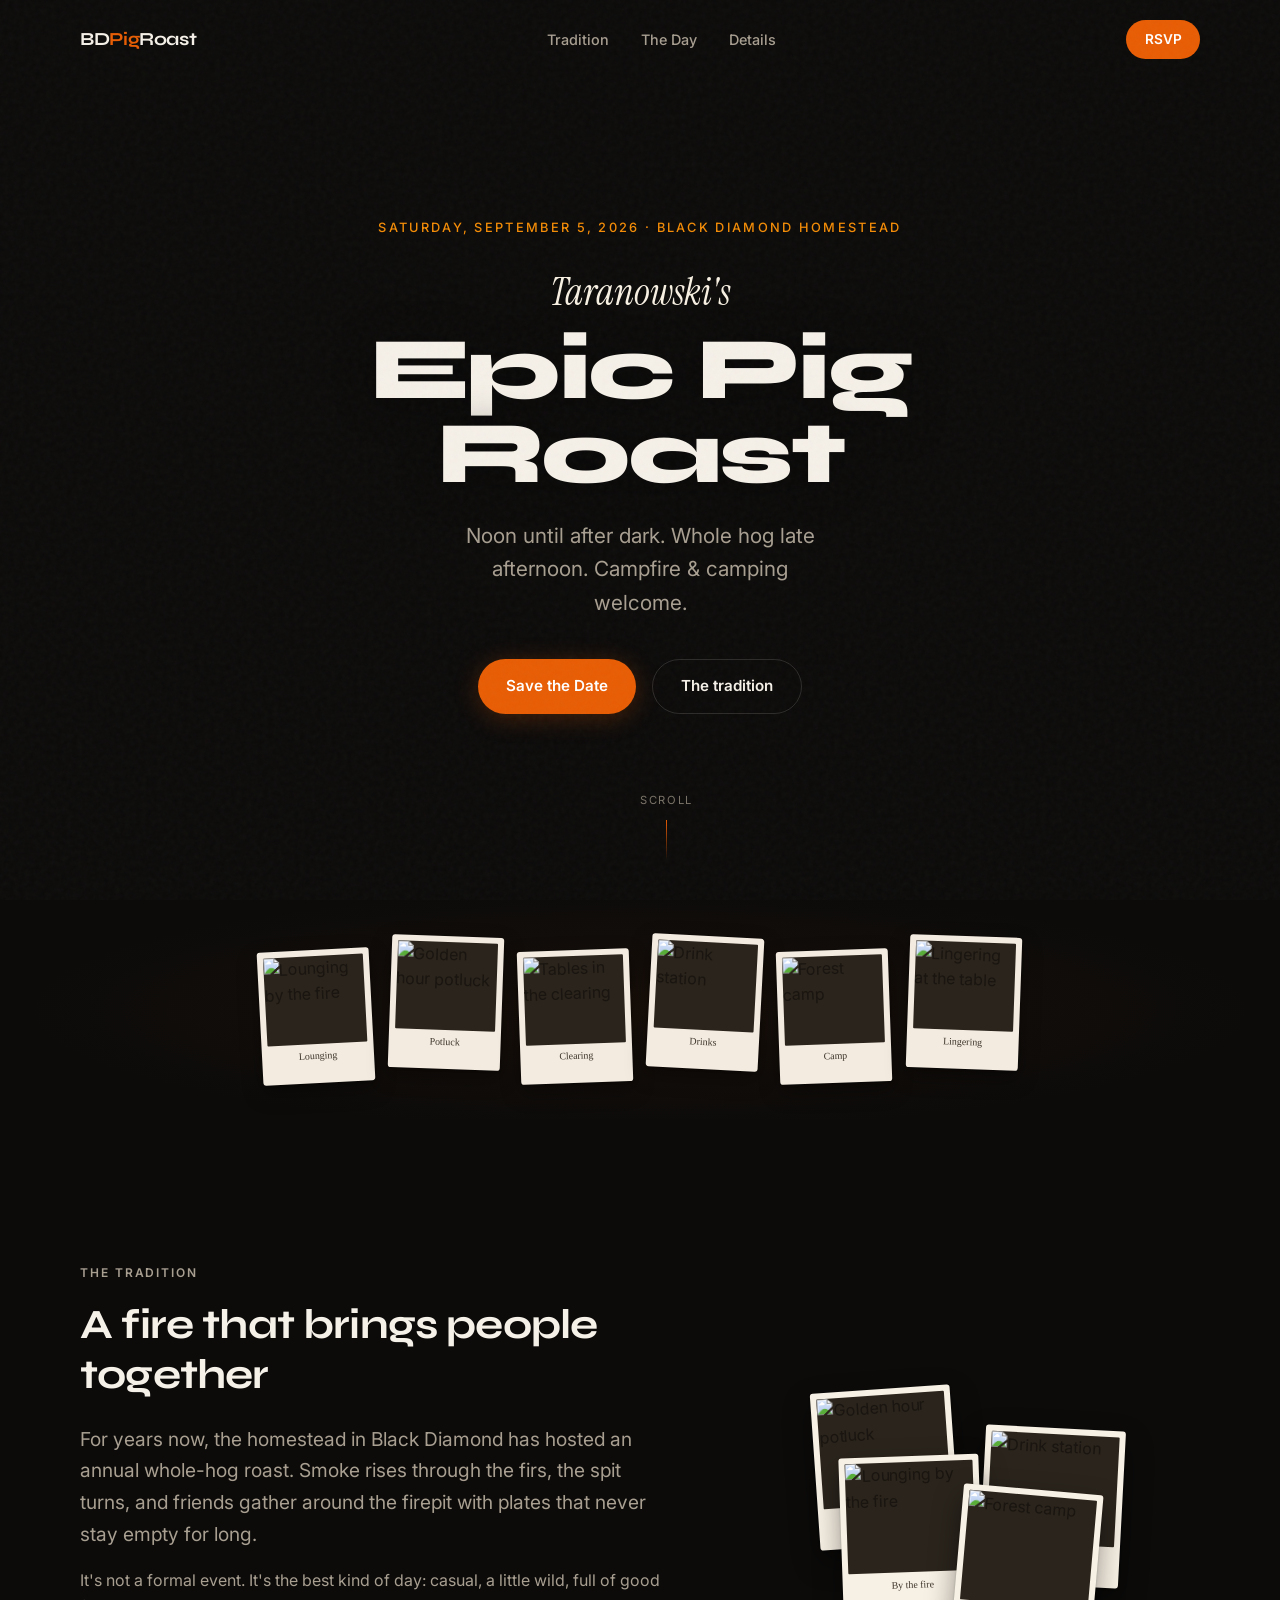
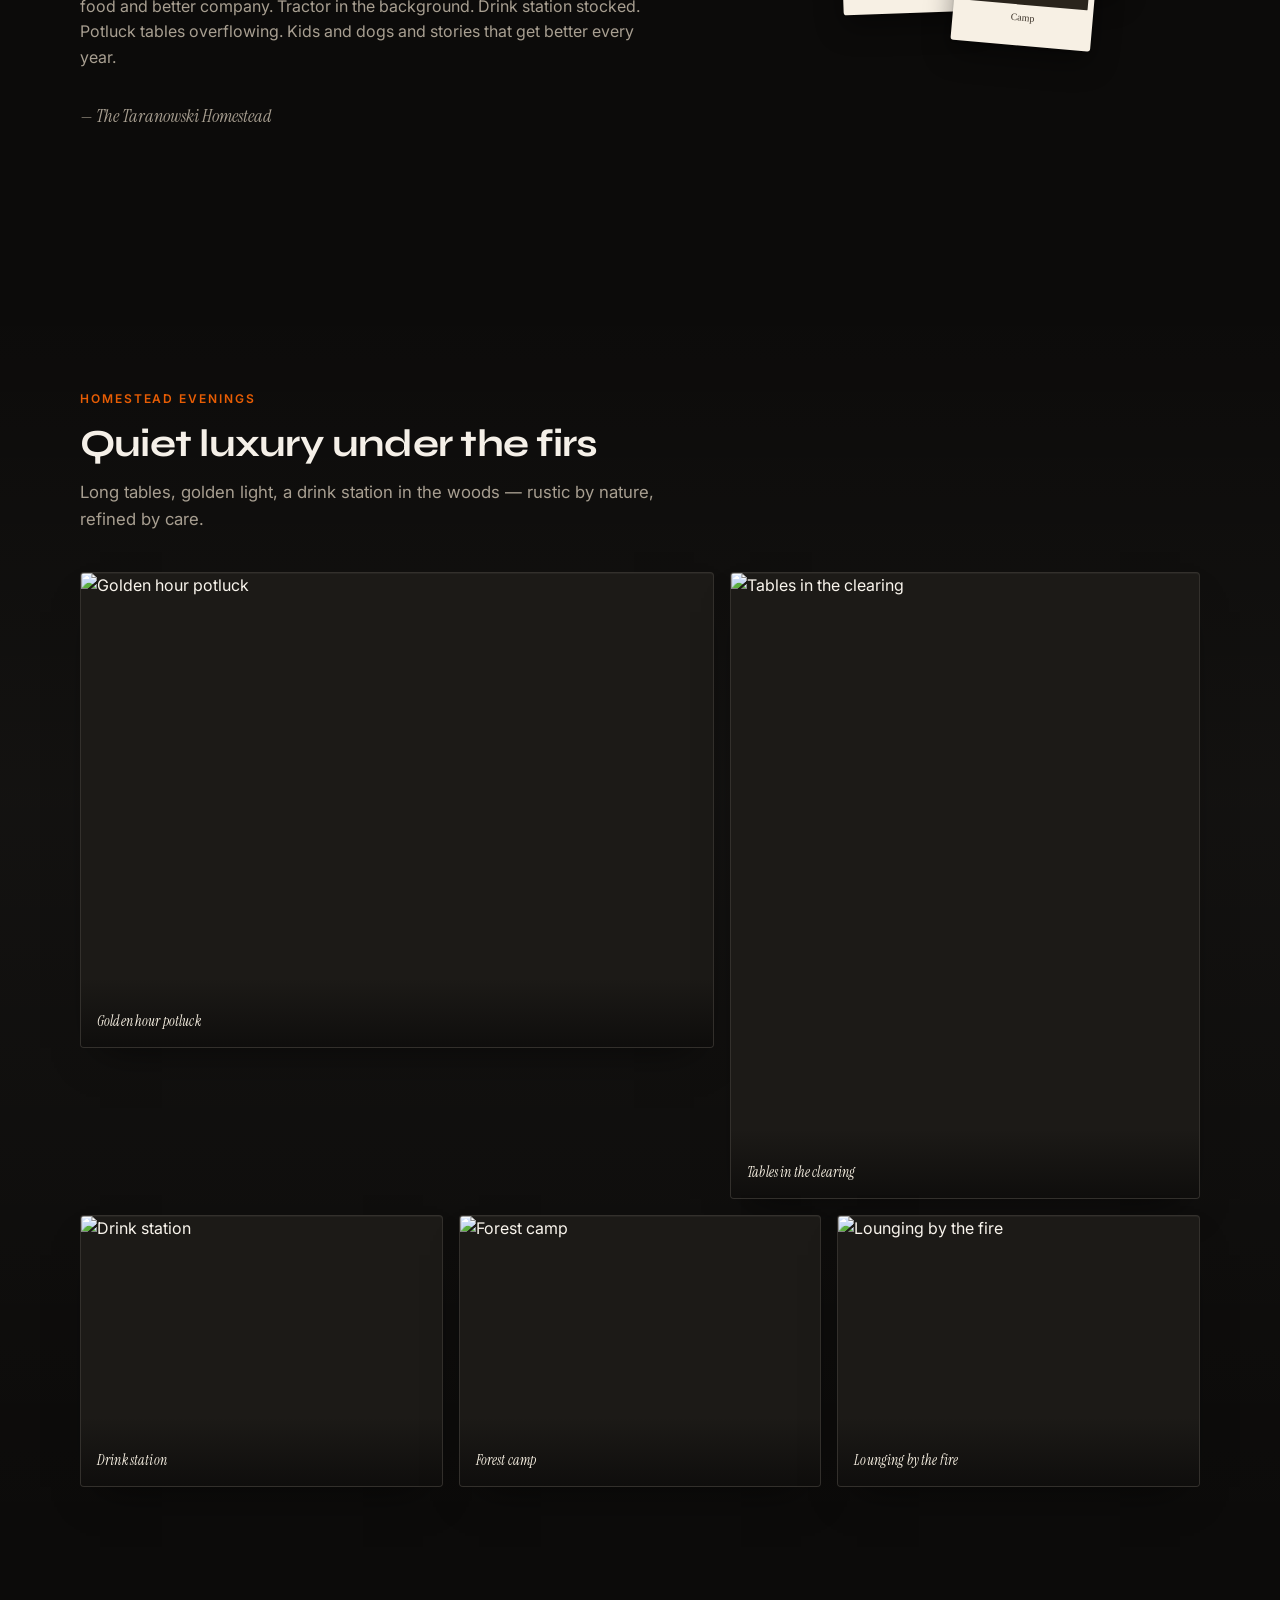
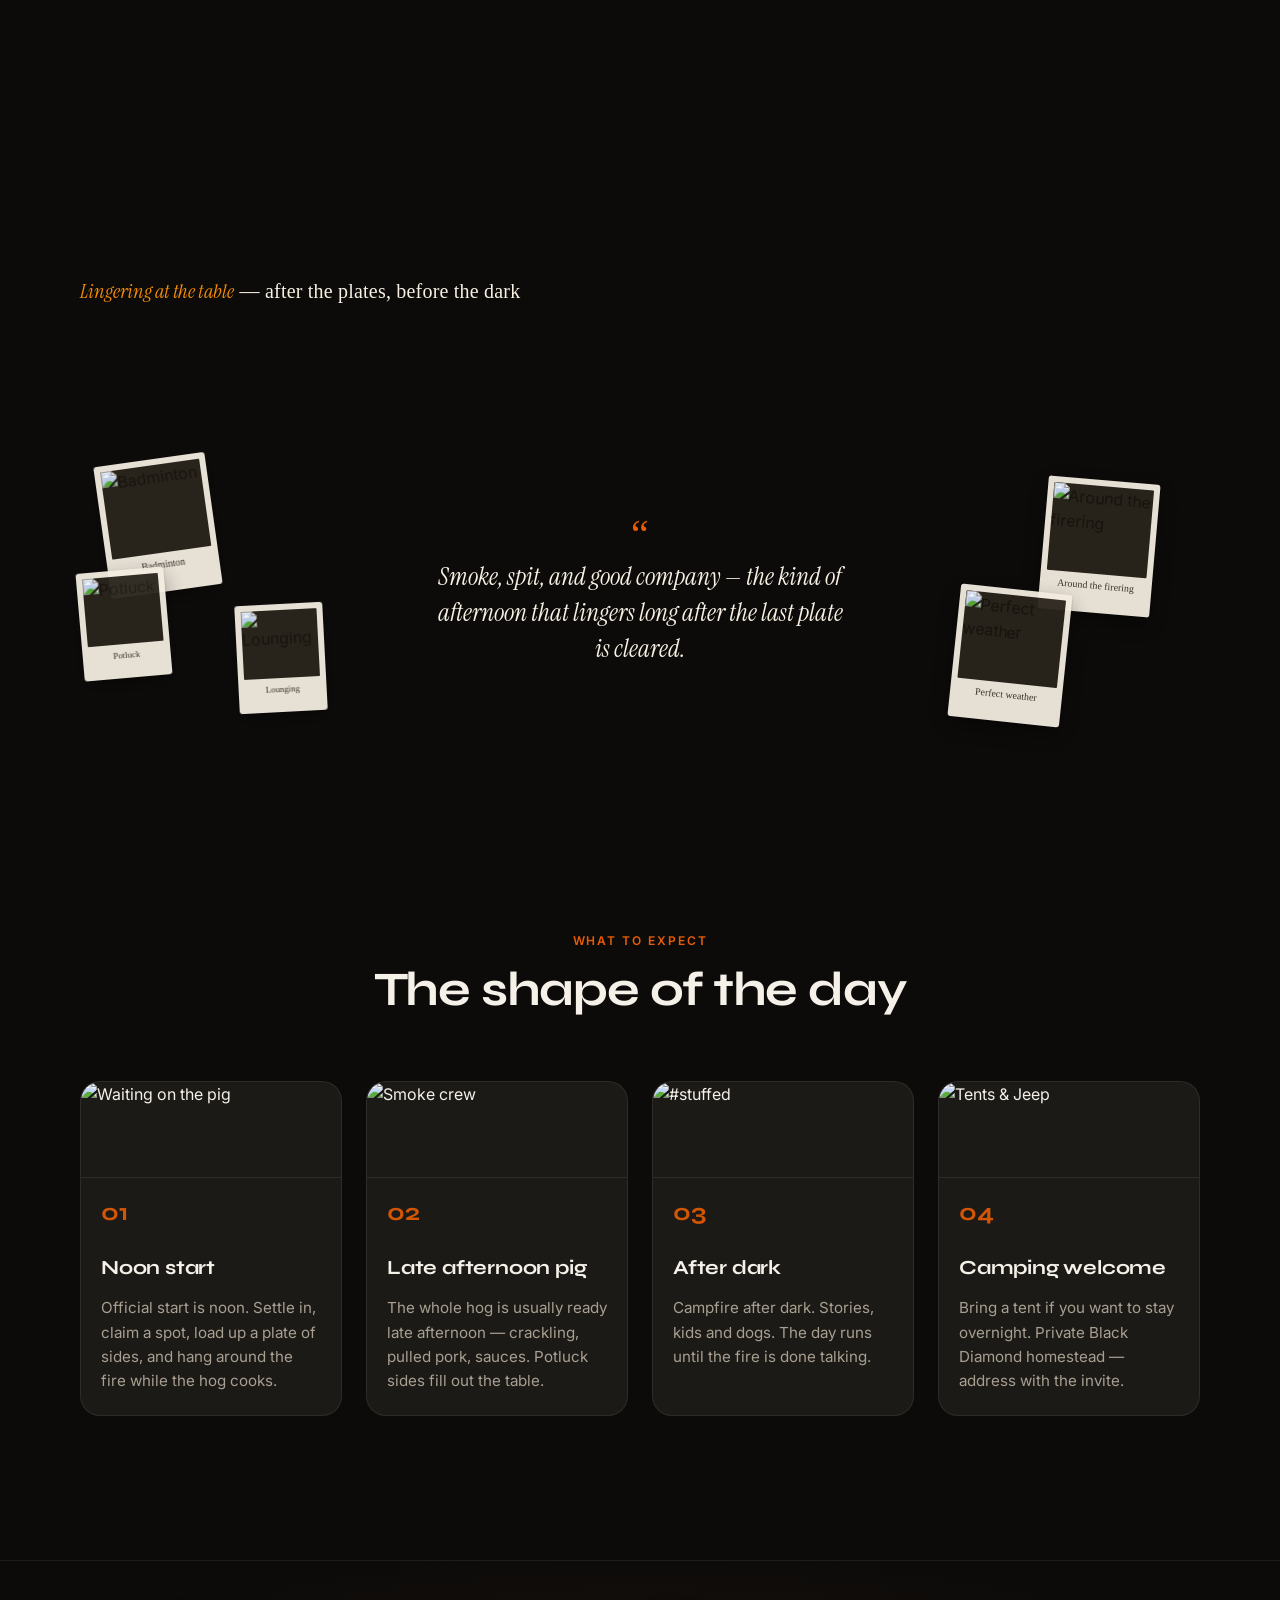
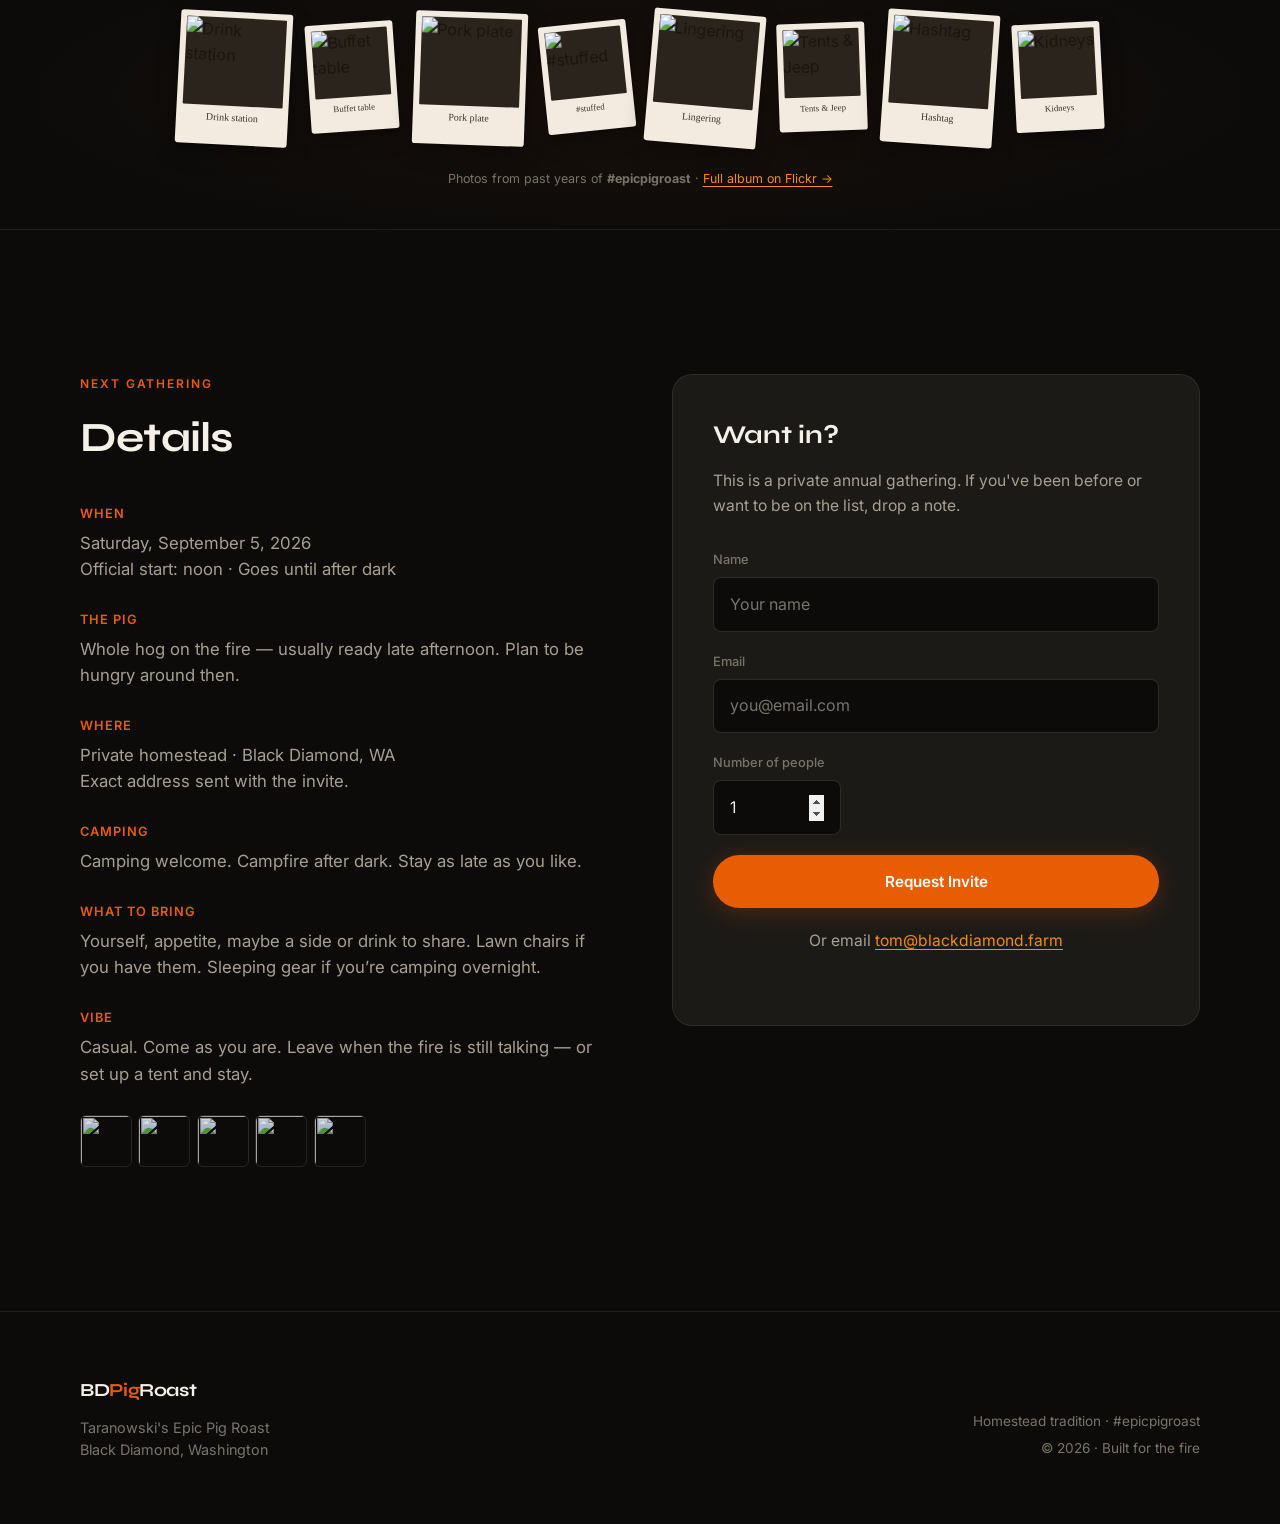
==== commit e44596d9: "Add editorial upscale photo section: golden hour, clearing, drinks, camp" ====
--- a/index.html
+++ b/index.html
@@ -55,27 +55,27 @@
       </div>
     </section>
 
-    <!-- COLLAGE STRIP 1 — people energy -->
+        <!-- COLLAGE STRIP 1 — elevated moments -->
     <section class="collage-band" aria-label="Past roast moments" id="gallery">
       <div class="collage-track">
-        <figure class="polaroid sm" style="--r:-4deg">
-  <img src="https://live.staticflickr.com/7667/29022093694_1a2e18b23b_z.jpg" alt="Lounging" loading="lazy" width="240" height="240">
+        <figure class="polaroid sm" style="--r:-3deg">
+  <img src="https://live.staticflickr.com/7667/29022093694_1a2e18b23b_z.jpg" alt="Lounging by the fire" loading="lazy" width="240" height="240">
   <figcaption>Lounging</figcaption>
-</figure><figure class="polaroid sm" style="--r:3deg">
-  <img src="https://live.staticflickr.com/8179/29613301276_bdd7090412.jpg" alt="Potluck" loading="lazy" width="240" height="240">
+</figure><figure class="polaroid sm" style="--r:2deg">
+  <img src="https://live.staticflickr.com/8179/29613301276_bdd7090412.jpg" alt="Golden hour potluck" loading="lazy" width="240" height="240">
   <figcaption>Potluck</figcaption>
 </figure><figure class="polaroid sm" style="--r:-2deg">
-  <img src="https://live.staticflickr.com/628/20509335968_6dd5abebda_h.jpg" alt="Perfect weather" loading="lazy" width="240" height="240">
-  <figcaption>Perfect weather</figcaption>
-</figure><figure class="polaroid sm" style="--r:5deg">
-  <img src="https://live.staticflickr.com/5817/20509401620_2c35057381_h.jpg" alt="Waiting on the pig" loading="lazy" width="240" height="240">
-  <figcaption>Waiting on the pig</figcaption>
-</figure><figure class="polaroid sm" style="--r:-3deg">
-  <img src="https://live.staticflickr.com/5682/20076491723_5187255ccb_h.jpg" alt="Badminton" loading="lazy" width="240" height="240">
-  <figcaption>Badminton</figcaption>
+  <img src="https://live.staticflickr.com/628/20509335968_6dd5abebda_h.jpg" alt="Tables in the clearing" loading="lazy" width="240" height="240">
+  <figcaption>Clearing</figcaption>
+</figure><figure class="polaroid sm" style="--r:3deg">
+  <img src="https://live.staticflickr.com/5836/20510511489_0b7b824841_h.jpg" alt="Drink station" loading="lazy" width="240" height="240">
+  <figcaption>Drinks</figcaption>
+</figure><figure class="polaroid sm" style="--r:-2deg">
+  <img src="https://live.staticflickr.com/5707/20509595348_9510a838d6_z.jpg" alt="Forest camp" loading="lazy" width="240" height="240">
+  <figcaption>Camp</figcaption>
 </figure><figure class="polaroid sm" style="--r:2deg">
-  <img src="https://live.staticflickr.com/5664/20687426522_3e6beeaa09_z.jpg" alt="Around the firering" loading="lazy" width="240" height="240">
-  <figcaption>Around the firering</figcaption>
+  <img src="https://live.staticflickr.com/5755/20703377031_2663c41072.jpg" alt="Lingering at the table" loading="lazy" width="240" height="240">
+  <figcaption>Lingering</figcaption>
 </figure>
       </div>
     </section>
@@ -91,26 +91,69 @@
             <p>It's not a formal event. It's the best kind of day: casual, a little wild, full of good food and better company. Tractor in the background. Drink station stocked. Potluck tables overflowing. Kids and dogs and stories that get better every year.</p>
             <p class="signature">— The Taranowski Homestead</p>
           </div>
-          <div class="collage-stack" aria-hidden="true">
-            <figure class="polaroid stack s1" style="--r:-6deg">
-  <img src="https://live.staticflickr.com/5556/14972419791_8c9176d87c_h.jpg" alt="Smoke crew" loading="lazy" width="240" height="240">
-  <figcaption>Smoke crew</figcaption>
-</figure>
-            <figure class="polaroid stack s2" style="--r:4deg">
-  <img src="https://live.staticflickr.com/725/20670644226_bc39ebd03f_c.jpg" alt="Cutting up the pig" loading="lazy" width="240" height="240">
-  <figcaption>Cutting up the pig</figcaption>
+          <div class="collage-stack refined" aria-hidden="true">
+            <figure class="polaroid stack s1" style="--r:-4deg">
+  <img src="https://live.staticflickr.com/8179/29613301276_bdd7090412.jpg" alt="Golden hour potluck" loading="lazy" width="240" height="240">
+  <figcaption>Potluck</figcaption>
+</figure>
+            <figure class="polaroid stack s2" style="--r:3deg">
+  <img src="https://live.staticflickr.com/5836/20510511489_0b7b824841_h.jpg" alt="Drink station" loading="lazy" width="240" height="240">
+  <figcaption>Drink station</figcaption>
 </figure>
             <figure class="polaroid stack s3" style="--r:-2deg">
-  <img src="https://live.staticflickr.com/5745/20074503564_a54592c4da_h.jpg" alt="Where there's smoke" loading="lazy" width="240" height="240">
-  <figcaption>Where there's smoke</figcaption>
-</figure>
-            <figure class="polaroid stack s4" style="--r:7deg">
-  <img src="https://live.staticflickr.com/750/20596549482_5d01dc8831.jpg" alt="BBQ pit" loading="lazy" width="240" height="240">
-  <figcaption>BBQ pit</figcaption>
+  <img src="https://live.staticflickr.com/7667/29022093694_1a2e18b23b_z.jpg" alt="Lounging by the fire" loading="lazy" width="240" height="240">
+  <figcaption>By the fire</figcaption>
+</figure>
+            <figure class="polaroid stack s4" style="--r:5deg">
+  <img src="https://live.staticflickr.com/5707/20509595348_9510a838d6_z.jpg" alt="Forest camp" loading="lazy" width="240" height="240">
+  <figcaption>Camp</figcaption>
 </figure>
           </div>
         </div>
       </div>
+    </section>
+
+
+    <!-- EDITORIAL — upscale moments -->
+    <section class="editorial" aria-label="Homestead elegance">
+      <div class="container">
+        <div class="editorial-header">
+          <p class="section-label">Homestead evenings</p>
+          <h2>Quiet luxury under the firs</h2>
+          <p class="section-desc">Long tables, golden light, a drink station in the woods — rustic by nature, refined by care.</p>
+        </div>
+        <div class="editorial-duo">
+          <figure class="edit-frame featured">
+            <img src="https://live.staticflickr.com/8179/29613301276_bdd7090412.jpg" alt="Golden hour potluck" loading="lazy">
+            <figcaption>Golden hour potluck</figcaption>
+          </figure>
+          <figure class="edit-frame featured tall">
+            <img src="https://live.staticflickr.com/628/20509335968_6dd5abebda_h.jpg" alt="Tables in the clearing" loading="lazy">
+            <figcaption>Tables in the clearing</figcaption>
+          </figure>
+        </div>
+        <div class="editorial-trio">
+          <figure class="edit-frame">
+            <img src="https://live.staticflickr.com/5836/20510511489_0b7b824841_h.jpg" alt="Drink station" loading="lazy">
+            <figcaption>Drink station</figcaption>
+          </figure>
+          <figure class="edit-frame">
+            <img src="https://live.staticflickr.com/5707/20509595348_9510a838d6_z.jpg" alt="Forest camp" loading="lazy">
+            <figcaption>Forest camp</figcaption>
+          </figure>
+          <figure class="edit-frame">
+            <img src="https://live.staticflickr.com/7667/29022093694_1a2e18b23b_z.jpg" alt="Lounging by the fire" loading="lazy">
+            <figcaption>Lounging by the fire</figcaption>
+          </figure>
+        </div>
+      </div>
+    </section>
+
+    <!-- Cinematic strip -->
+    <section class="cinema" aria-hidden="true">
+      <div class="cinema-img" style="background-image:url('https://live.staticflickr.com/5755/20703377031_2663c41072.jpg')"></div>
+      <div class="cinema-veil"></div>
+      <p class="cinema-caption"><em>Lingering at the table</em> — after the plates, before the dark</p>
     </section>
 
     <!-- FLOATING SCATTER — activity moments -->
--- a/styles.css
+++ b/styles.css
@@ -1029,3 +1029,160 @@
 .form-row input[type="number"]::-webkit-inner-spin-button {
   opacity: 1;
 }
+
+
+/* EDITORIAL UPSCALE — refined frames, magazine pacing */
+.editorial {
+  padding: var(--space-2xl) 0 var(--space-xl);
+  background:
+    linear-gradient(180deg, transparent, rgba(248, 241, 227, 0.03) 40%, transparent);
+}
+.editorial-header {
+  max-width: 36rem;
+  margin-bottom: var(--space-lg);
+}
+.editorial-header h2 {
+  font-family: var(--font-display);
+  font-weight: 700;
+  font-size: clamp(1.75rem, 3.5vw, 2.4rem);
+  letter-spacing: -0.02em;
+  line-height: 1.2;
+  margin: 0.5rem 0 0.75rem;
+}
+.editorial-header .section-desc {
+  color: var(--text-muted);
+  font-size: 1.05rem;
+  line-height: 1.6;
+}
+
+.edit-frame {
+  margin: 0;
+  position: relative;
+  border-radius: 4px;
+  overflow: hidden;
+  background: var(--surface);
+  border: 1px solid rgba(248, 241, 227, 0.1);
+  box-shadow:
+    0 1px 0 rgba(255,255,255,0.04) inset,
+    0 20px 40px -20px rgba(0,0,0,0.55);
+}
+.edit-frame img {
+  width: 100%;
+  height: 100%;
+  object-fit: cover;
+  display: block;
+  transition: transform 0.8s var(--ease), filter 0.5s var(--ease);
+  filter: saturate(0.92) contrast(1.04);
+}
+.edit-frame:hover img {
+  transform: scale(1.03);
+  filter: saturate(1) contrast(1.05);
+}
+.edit-frame figcaption {
+  position: absolute;
+  left: 0; right: 0; bottom: 0;
+  padding: 2rem 1rem 0.85rem;
+  background: linear-gradient(transparent, rgba(12,11,10,0.82));
+  font-family: var(--font-serif);
+  font-style: italic;
+  font-size: 0.9rem;
+  color: var(--cream);
+  letter-spacing: 0.01em;
+}
+
+.editorial-duo {
+  display: grid;
+  grid-template-columns: 1.35fr 1fr;
+  gap: 1rem;
+  margin-bottom: 1rem;
+  min-height: 320px;
+}
+.editorial-duo .featured {
+  min-height: 340px;
+  aspect-ratio: 4 / 3;
+}
+.editorial-duo .featured.tall {
+  aspect-ratio: 3 / 4;
+  min-height: 340px;
+}
+.editorial-trio {
+  display: grid;
+  grid-template-columns: repeat(3, 1fr);
+  gap: 1rem;
+}
+.editorial-trio .edit-frame {
+  aspect-ratio: 4 / 3;
+  min-height: 160px;
+}
+
+/* Cinematic full-bleed */
+.cinema {
+  position: relative;
+  height: clamp(200px, 32vw, 340px);
+  margin: var(--space-lg) 0 var(--space-xl);
+  overflow: hidden;
+}
+.cinema-img {
+  position: absolute;
+  inset: 0;
+  background-size: cover;
+  background-position: center 40%;
+  transform: scale(1.05);
+  filter: saturate(0.9) brightness(0.85);
+}
+.cinema-veil {
+  position: absolute;
+  inset: 0;
+  background:
+    linear-gradient(90deg, rgba(12,11,10,0.75) 0%, transparent 45%, rgba(12,11,10,0.55) 100%),
+    linear-gradient(180deg, transparent 40%, rgba(12,11,10,0.85) 100%);
+}
+.cinema-caption {
+  position: absolute;
+  left: 0; right: 0; bottom: 0;
+  z-index: 2;
+  width: min(100% - 2.5rem, var(--container));
+  margin-inline: auto;
+  padding: 0 0 1.5rem;
+  font-family: var(--font-serif);
+  font-size: clamp(1rem, 2vw, 1.25rem);
+  color: var(--cream);
+  letter-spacing: 0.01em;
+}
+.cinema-caption em {
+  font-style: italic;
+  color: var(--ember-soft);
+}
+
+/* Slightly more refined polaroid cream */
+.collage-stack.refined .polaroid {
+  background: #f7f0e4;
+  box-shadow:
+    0 1px 2px rgba(0,0,0,0.2),
+    0 12px 28px rgba(0,0,0,0.4);
+}
+
+@media (max-width: 800px) {
+  .editorial-duo {
+    grid-template-columns: 1fr;
+  }
+  .editorial-duo .featured,
+  .editorial-duo .featured.tall {
+    min-height: 220px;
+    aspect-ratio: 16 / 10;
+  }
+  .editorial-trio {
+    grid-template-columns: 1fr 1fr;
+  }
+  .editorial-trio .edit-frame:last-child {
+    grid-column: span 2;
+  }
+}
+@media (max-width: 480px) {
+  .editorial-trio {
+    grid-template-columns: 1fr;
+  }
+  .editorial-trio .edit-frame:last-child {
+    grid-column: auto;
+  }
+}
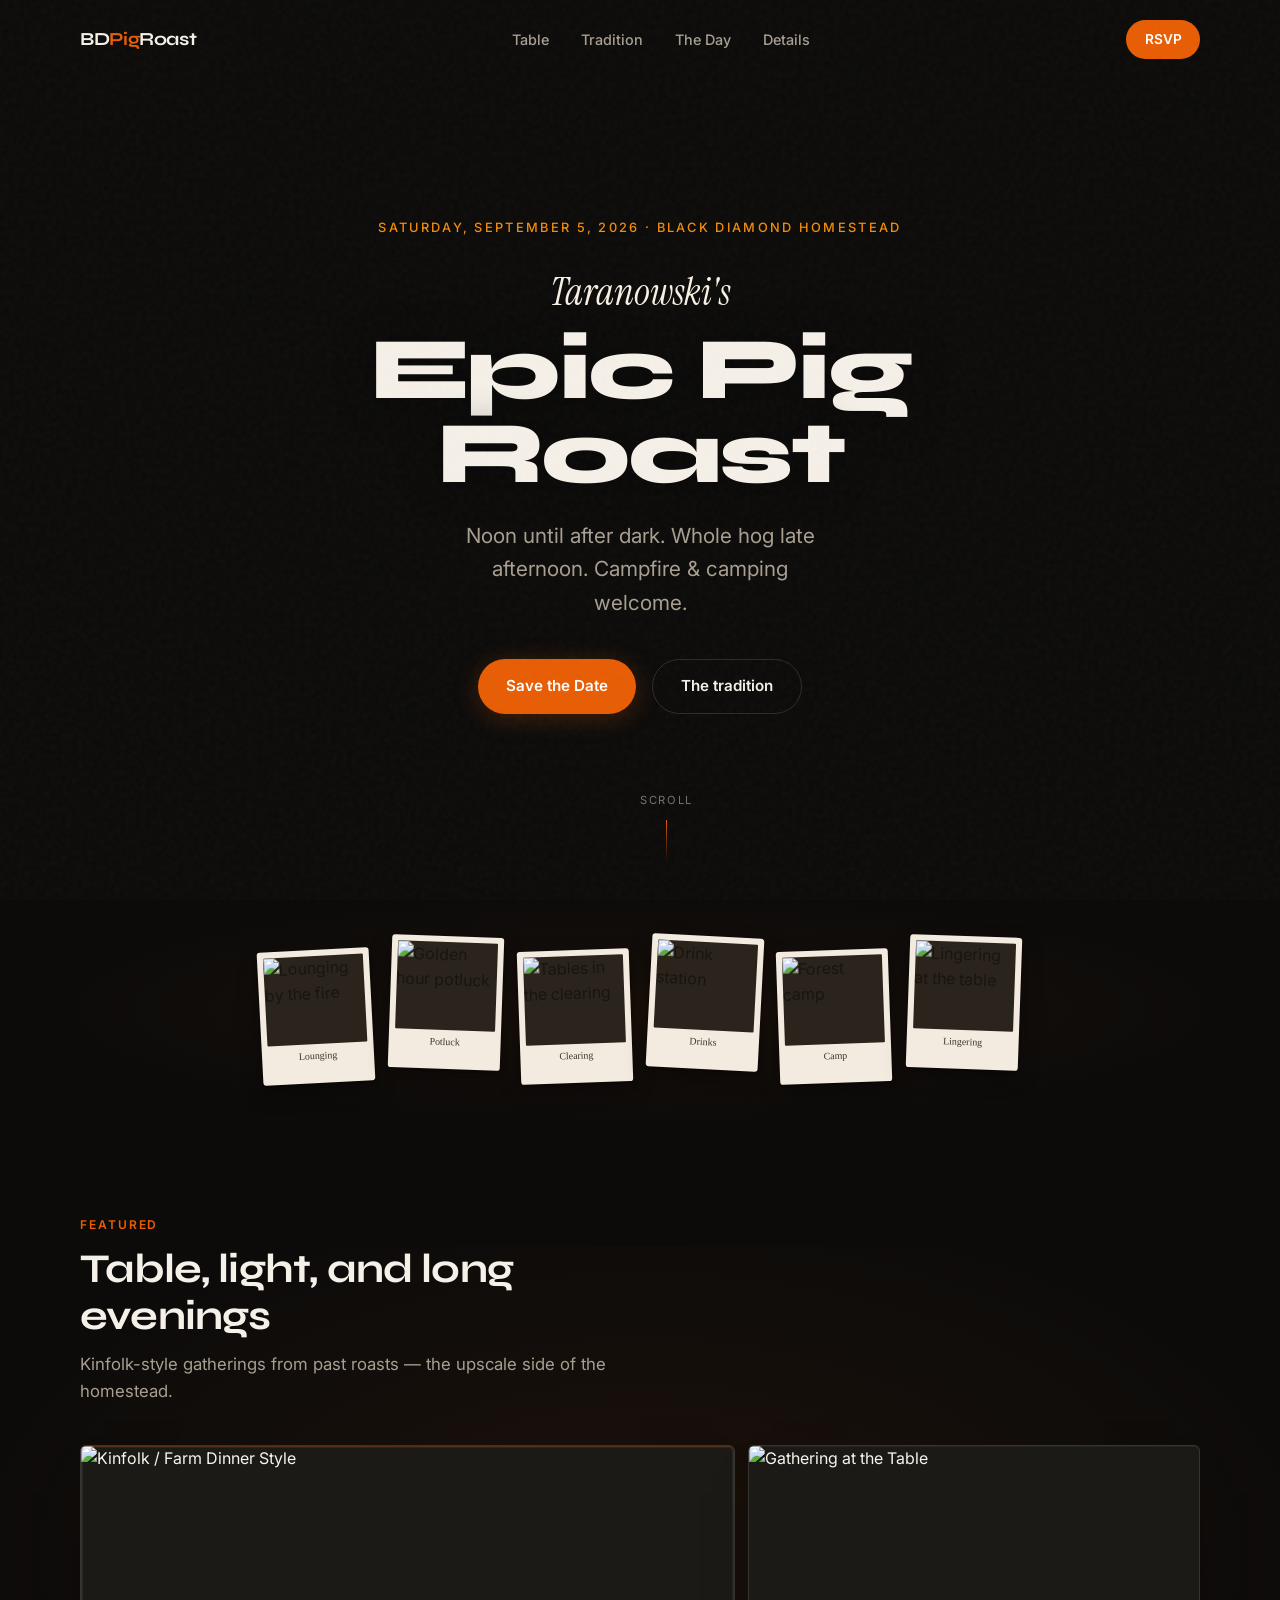
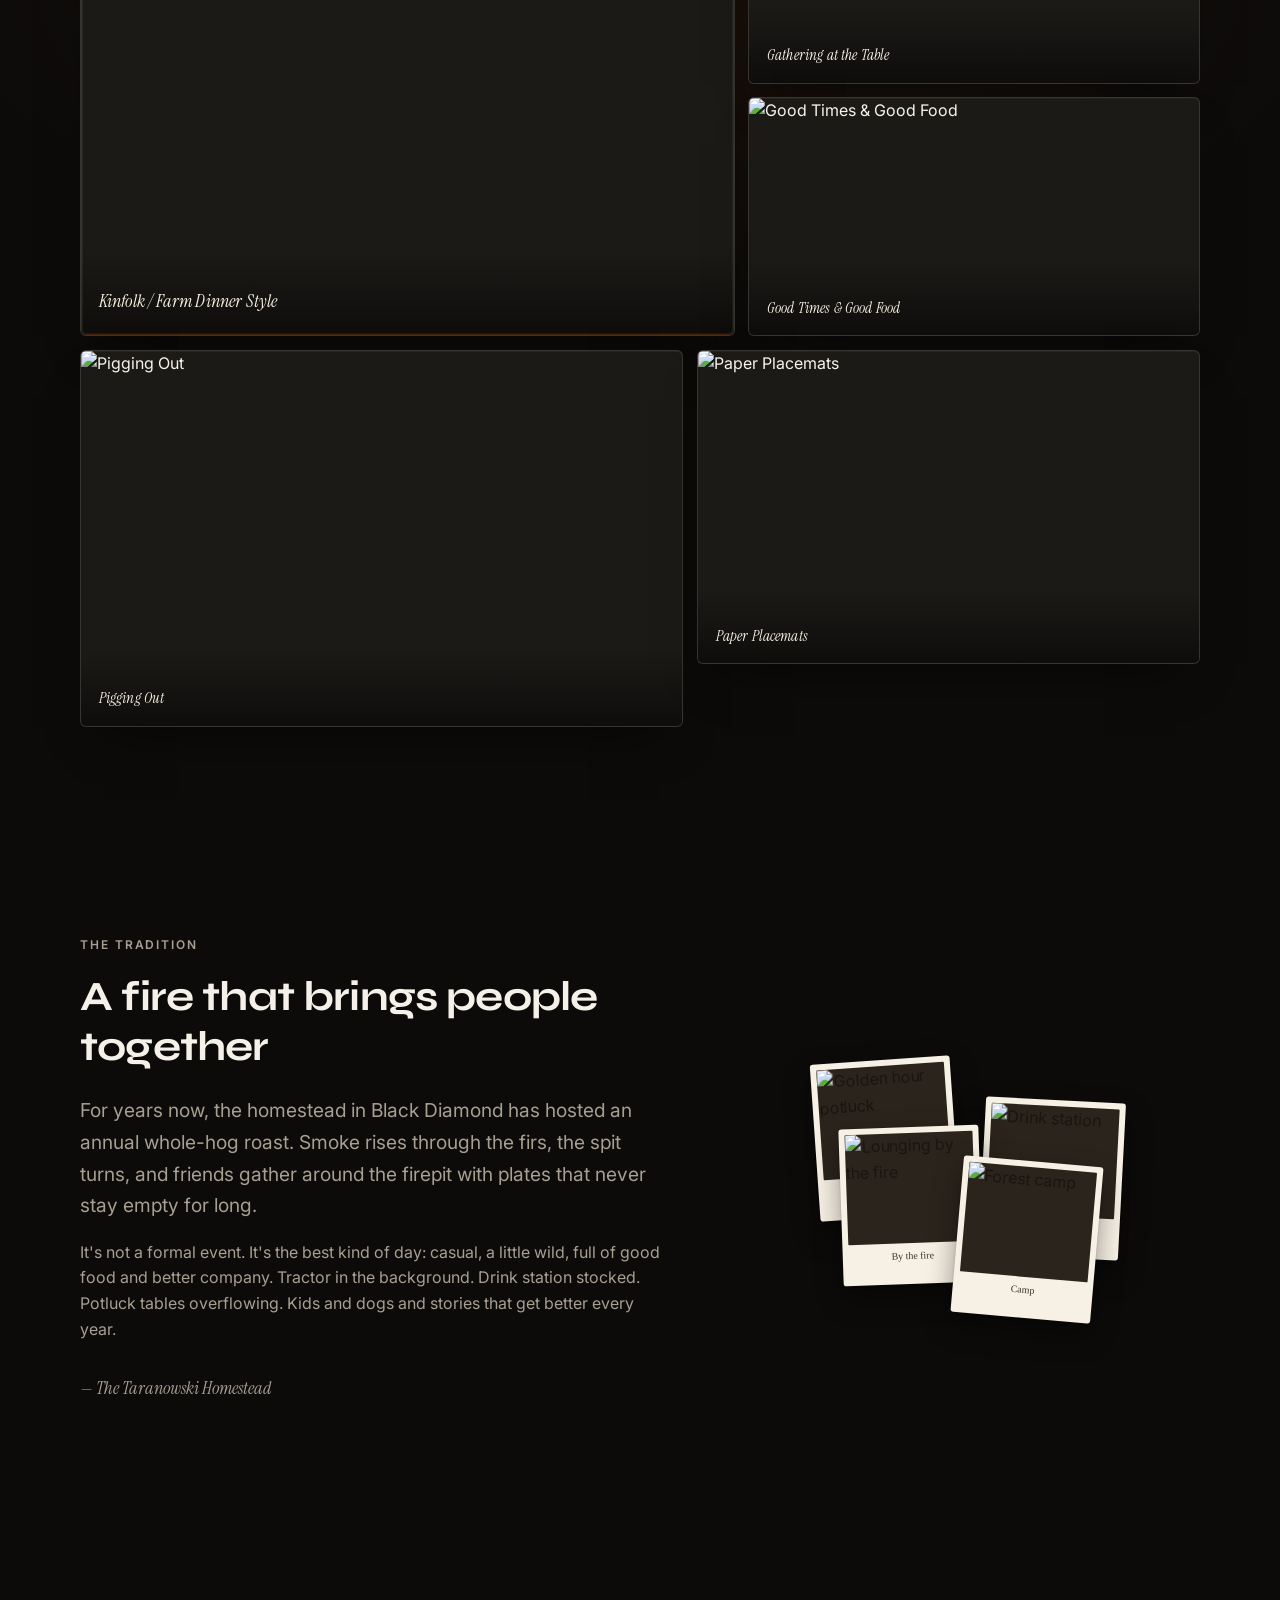
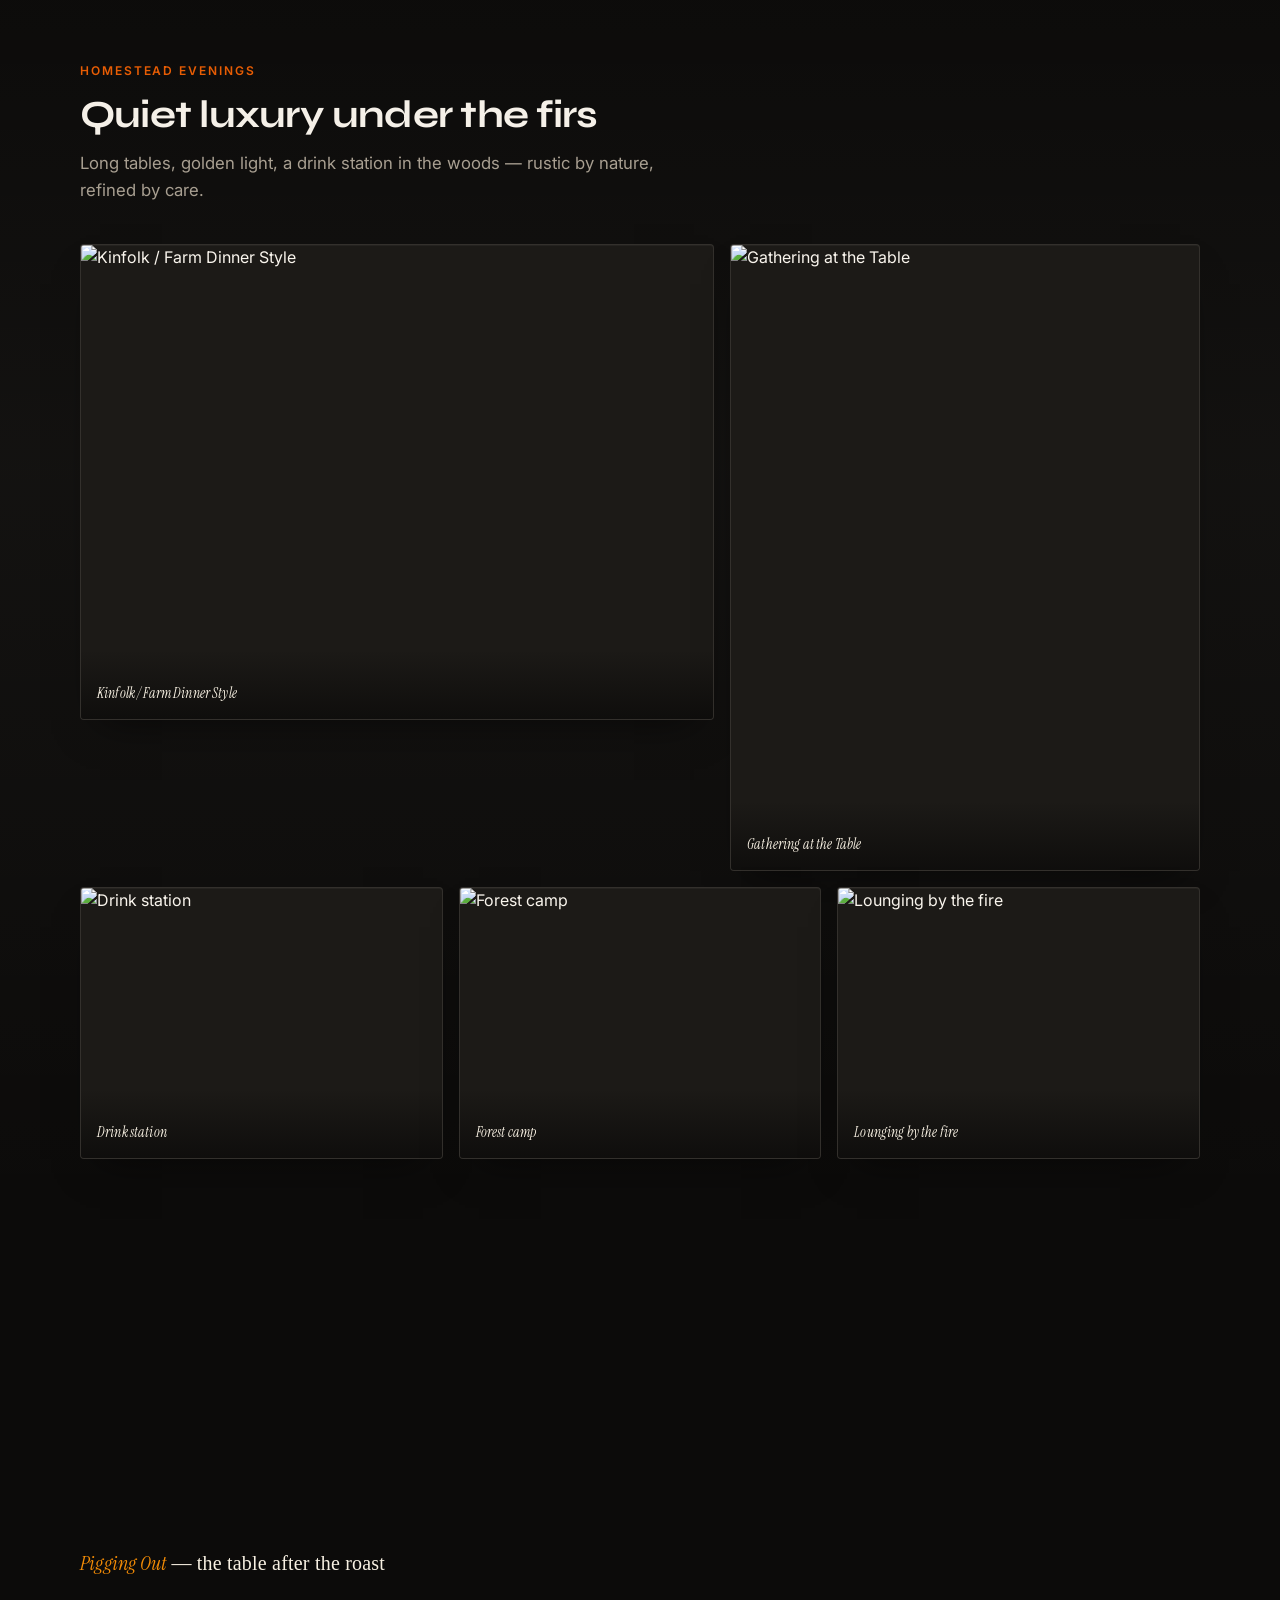
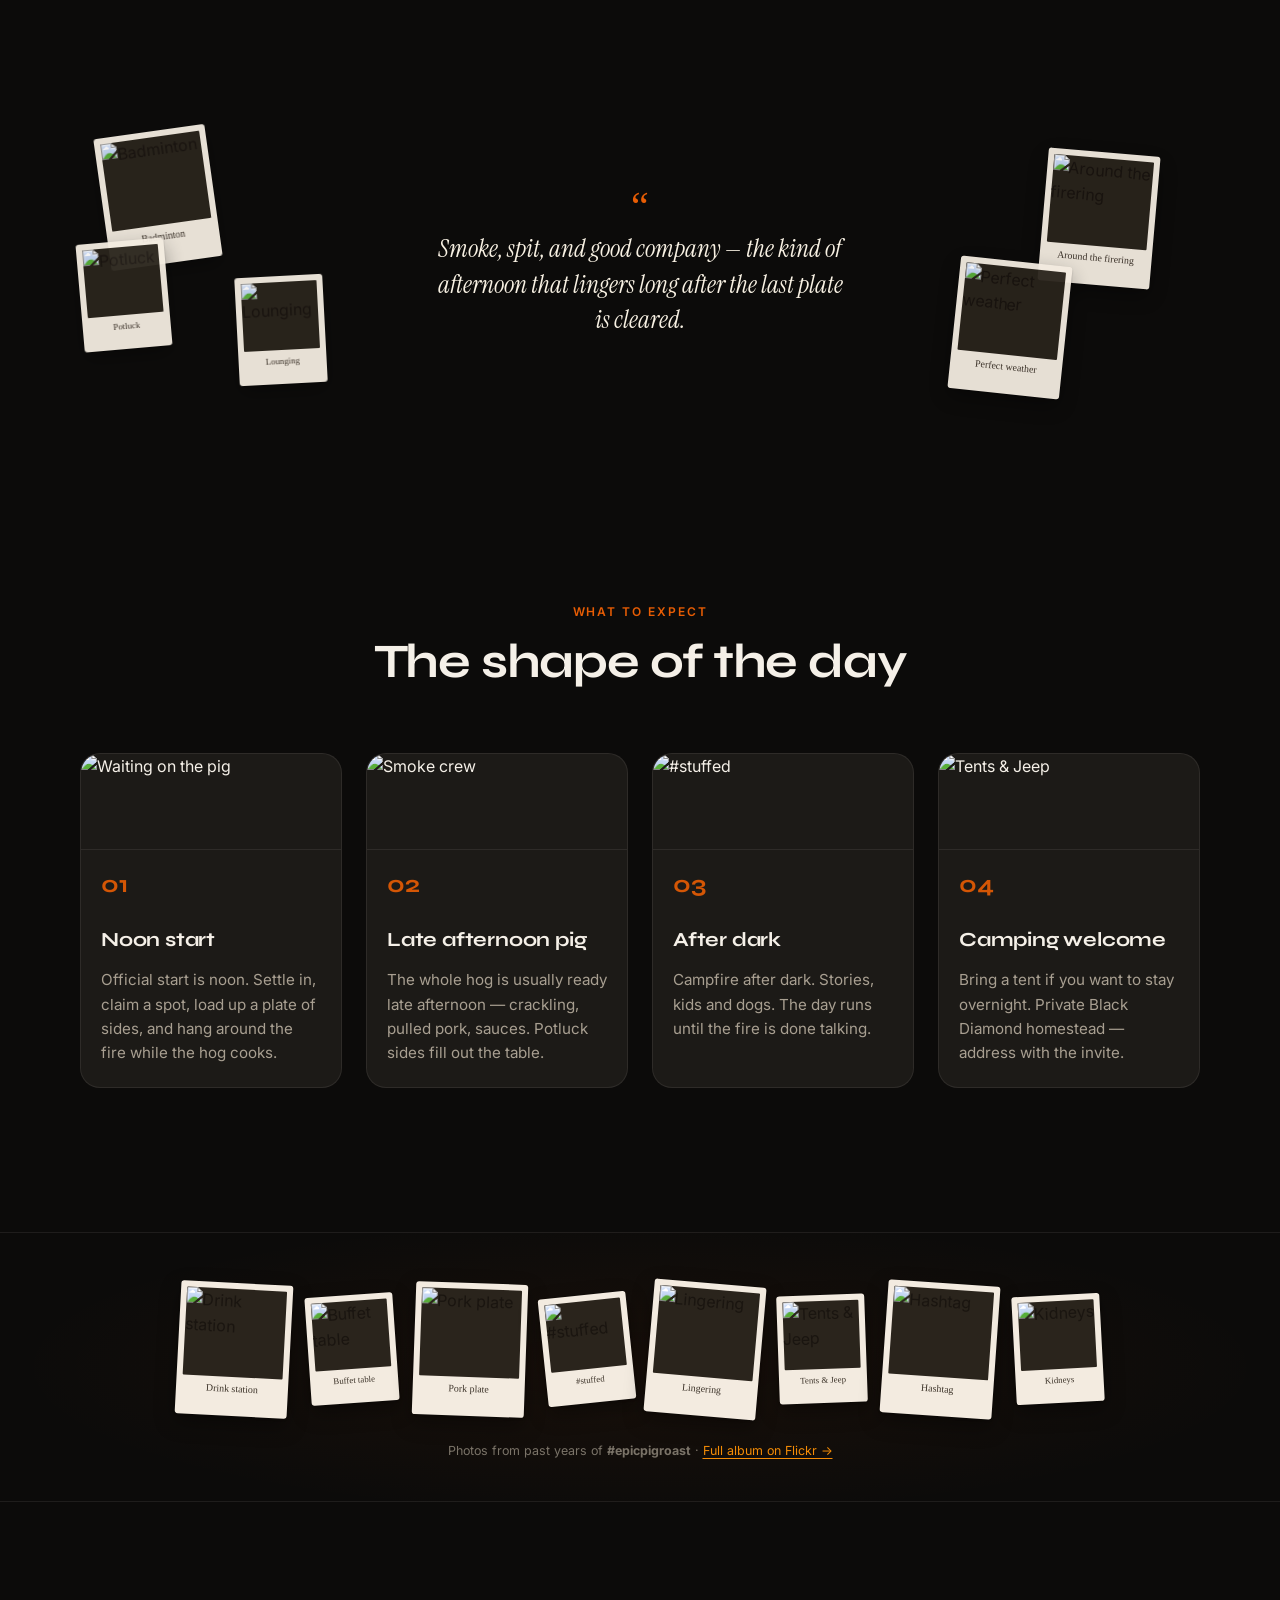
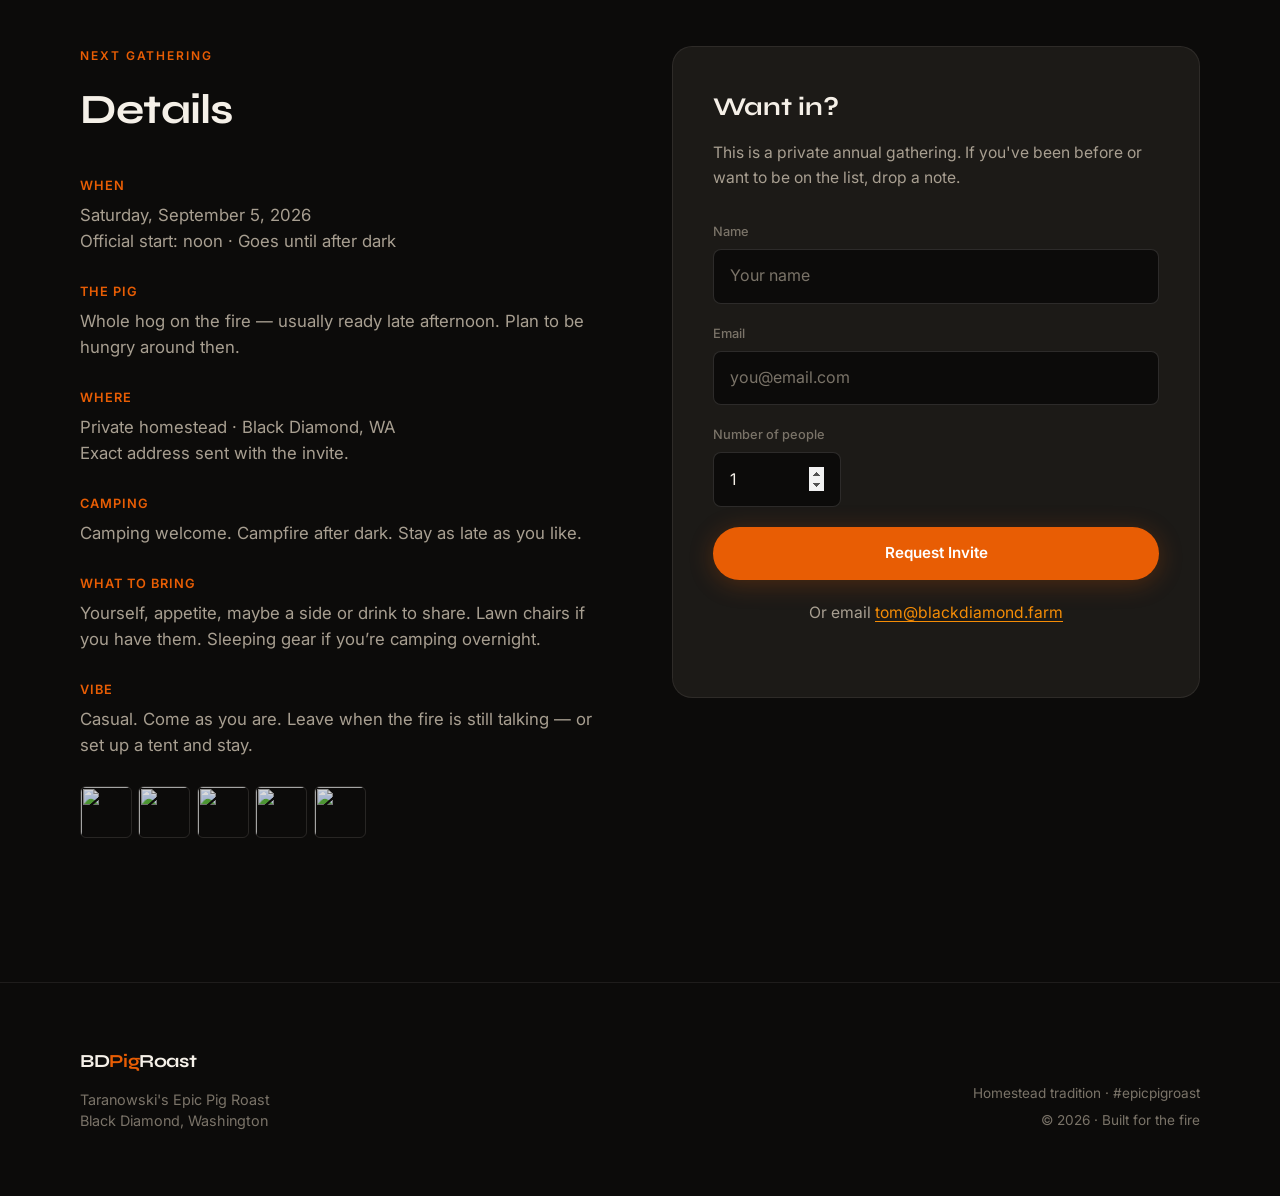
==== commit cd2ce36a: "Highlight five elegant table photos: Kinfolk style farm dinner set" ====
--- a/index.html
+++ b/index.html
@@ -24,6 +24,7 @@
     <div class="header-inner">
       <a href="#" class="logo">BD<span>Pig</span>Roast</a>
       <nav class="nav">
+        <a href="#highlights">Table</a>
         <a href="#tradition">Tradition</a>
         <a href="#day">The Day</a>
         <a href="#details">Details</a>
@@ -80,6 +81,46 @@
       </div>
     </section>
 
+
+    <!-- HIGHLIGHTS — user-selected elegant table moments -->
+    <section class="highlights" id="highlights" aria-label="Featured moments">
+      <div class="container">
+        <div class="highlights-header">
+          <p class="section-label">Featured</p>
+          <h2>Table, light, and long evenings</h2>
+          <p class="section-desc">Kinfolk-style gatherings from past roasts — the upscale side of the homestead.</p>
+        </div>
+
+        <div class="highlight-stage">
+          <a class="hl-main" href="https://www.flickr.com/photos/heathashli/9610591671/in/album-72157634185358075" target="_blank" rel="noopener">
+            <img src="https://live.staticflickr.com/2815/9610591671_54419fece7_b.jpg" alt="Kinfolk / Farm Dinner Style" loading="lazy">
+            <span class="hl-cap"><em>Kinfolk / Farm Dinner Style</em></span>
+          </a>
+          <div class="hl-side">
+            <a class="hl-tile" href="https://www.flickr.com/photos/heathashli/14779041087/in/album-72157634185358075" target="_blank" rel="noopener">
+              <img src="https://live.staticflickr.com/3907/14779041087_cc226f07ba_b.jpg" alt="Gathering at the Table" loading="lazy">
+              <span class="hl-cap"><em>Gathering at the Table</em></span>
+            </a>
+            <a class="hl-tile" href="https://www.flickr.com/photos/heathashli/14778909200/in/album-72157634185358075" target="_blank" rel="noopener">
+              <img src="https://live.staticflickr.com/5593/14778909200_3dfcd92b3d_b.jpg" alt="Good Times & Good Food" loading="lazy">
+              <span class="hl-cap"><em>Good Times & Good Food</em></span>
+            </a>
+          </div>
+        </div>
+
+        <div class="highlight-row">
+          <a class="hl-wide" href="https://www.flickr.com/photos/heathashli/14965258432/in/album-72157634185358075" target="_blank" rel="noopener">
+            <img src="https://live.staticflickr.com/5574/14965258432_61ffefd35b_b.jpg" alt="Pigging Out" loading="lazy">
+            <span class="hl-cap"><em>Pigging Out</em></span>
+          </a>
+          <a class="hl-wide" href="https://www.flickr.com/photos/heathashli/9613679040/in/album-72157634185358075" target="_blank" rel="noopener">
+            <img src="https://live.staticflickr.com/7383/9613679040_1e09f01f98_b.jpg" alt="Paper Placemats" loading="lazy">
+            <span class="hl-cap"><em>Paper Placemats</em></span>
+          </a>
+        </div>
+      </div>
+    </section>
+
     <!-- TRADITION + stacked mini collage -->
     <section id="tradition" class="section tradition">
       <div class="container">
@@ -124,12 +165,12 @@
         </div>
         <div class="editorial-duo">
           <figure class="edit-frame featured">
-            <img src="https://live.staticflickr.com/8179/29613301276_bdd7090412.jpg" alt="Golden hour potluck" loading="lazy">
-            <figcaption>Golden hour potluck</figcaption>
+            <img src="https://live.staticflickr.com/2815/9610591671_54419fece7_b.jpg" alt="Kinfolk / Farm Dinner Style" loading="lazy">
+            <figcaption>Kinfolk / Farm Dinner Style</figcaption>
           </figure>
           <figure class="edit-frame featured tall">
-            <img src="https://live.staticflickr.com/628/20509335968_6dd5abebda_h.jpg" alt="Tables in the clearing" loading="lazy">
-            <figcaption>Tables in the clearing</figcaption>
+            <img src="https://live.staticflickr.com/3907/14779041087_cc226f07ba_b.jpg" alt="Gathering at the Table" loading="lazy">
+            <figcaption>Gathering at the Table</figcaption>
           </figure>
         </div>
         <div class="editorial-trio">
@@ -151,9 +192,9 @@
 
     <!-- Cinematic strip -->
     <section class="cinema" aria-hidden="true">
-      <div class="cinema-img" style="background-image:url('https://live.staticflickr.com/5755/20703377031_2663c41072.jpg')"></div>
+      <div class="cinema-img" style="background-image:url('https://live.staticflickr.com/5574/14965258432_61ffefd35b_b.jpg')"></div>
       <div class="cinema-veil"></div>
-      <p class="cinema-caption"><em>Lingering at the table</em> — after the plates, before the dark</p>
+      <p class="cinema-caption"><em>Pigging Out</em> — the table after the roast</p>
     </section>
 
     <!-- FLOATING SCATTER — activity moments -->
--- a/styles.css
+++ b/styles.css
@@ -1186,3 +1186,147 @@
     grid-column: auto;
   }
 }
+
+
+/* HIGHLIGHT SHOWCASE — featured elegant Flickr picks */
+.highlights {
+  padding: var(--space-2xl) 0 var(--space-xl);
+  position: relative;
+}
+.highlights::before {
+  content: "";
+  position: absolute;
+  inset: 10% 0 auto;
+  height: 60%;
+  background: radial-gradient(ellipse 80% 70% at 50% 40%, rgba(232, 93, 4, 0.07), transparent 70%);
+  pointer-events: none;
+}
+.highlights-header {
+  max-width: 34rem;
+  margin-bottom: var(--space-lg);
+  position: relative;
+}
+.highlights-header h2 {
+  font-family: var(--font-display);
+  font-weight: 700;
+  font-size: clamp(1.85rem, 3.8vw, 2.55rem);
+  letter-spacing: -0.02em;
+  line-height: 1.15;
+  margin: 0.45rem 0 0.7rem;
+}
+.highlights-header .section-desc {
+  color: var(--text-muted);
+  font-size: 1.05rem;
+  line-height: 1.6;
+}
+
+.highlight-stage {
+  display: grid;
+  grid-template-columns: 1.45fr 1fr;
+  gap: 0.85rem;
+  margin-bottom: 0.85rem;
+  position: relative;
+}
+.hl-main,
+.hl-tile,
+.hl-wide {
+  position: relative;
+  display: block;
+  overflow: hidden;
+  border-radius: 6px;
+  border: 1px solid rgba(248, 241, 227, 0.12);
+  background: var(--surface);
+  box-shadow:
+    0 1px 0 rgba(255,255,255,0.04) inset,
+    0 24px 48px -24px rgba(0,0,0,0.6);
+  text-decoration: none;
+  color: inherit;
+}
+.hl-main {
+  min-height: 380px;
+  aspect-ratio: 4 / 3;
+}
+.hl-side {
+  display: grid;
+  grid-template-rows: 1fr 1fr;
+  gap: 0.85rem;
+  min-height: 380px;
+}
+.hl-tile {
+  min-height: 0;
+}
+.hl-main img,
+.hl-tile img,
+.hl-wide img {
+  width: 100%;
+  height: 100%;
+  object-fit: cover;
+  display: block;
+  transition: transform 0.9s var(--ease), filter 0.5s var(--ease);
+  filter: saturate(0.94) contrast(1.03);
+}
+.hl-main:hover img,
+.hl-tile:hover img,
+.hl-wide:hover img {
+  transform: scale(1.04);
+  filter: saturate(1.02) contrast(1.05);
+}
+.hl-cap {
+  position: absolute;
+  left: 0; right: 0; bottom: 0;
+  padding: 2.25rem 1.1rem 0.95rem;
+  background: linear-gradient(transparent, rgba(12,11,10,0.88));
+  font-family: var(--font-serif);
+  font-size: 0.95rem;
+  color: var(--cream);
+  letter-spacing: 0.01em;
+}
+.hl-cap em {
+  font-style: italic;
+  color: var(--cream);
+}
+.hl-main .hl-cap {
+  font-size: 1.15rem;
+  padding-bottom: 1.15rem;
+}
+.hl-main::after {
+  content: "";
+  position: absolute;
+  inset: 0;
+  border: 1px solid rgba(232, 93, 4, 0.25);
+  border-radius: 6px;
+  pointer-events: none;
+  box-shadow: inset 0 0 0 1px rgba(248,241,227,0.05);
+}
+
+.highlight-row {
+  display: grid;
+  grid-template-columns: 1.2fr 1fr;
+  gap: 0.85rem;
+}
+.hl-wide {
+  aspect-ratio: 16 / 10;
+  min-height: 200px;
+}
+
+@media (max-width: 800px) {
+  .highlight-stage {
+    grid-template-columns: 1fr;
+  }
+  .hl-main {
+    min-height: 240px;
+  }
+  .hl-side {
+    grid-template-rows: none;
+    grid-template-columns: 1fr 1fr;
+    min-height: 160px;
+  }
+  .highlight-row {
+    grid-template-columns: 1fr;
+  }
+}
+@media (max-width: 480px) {
+  .hl-side {
+    grid-template-columns: 1fr;
+  }
+}
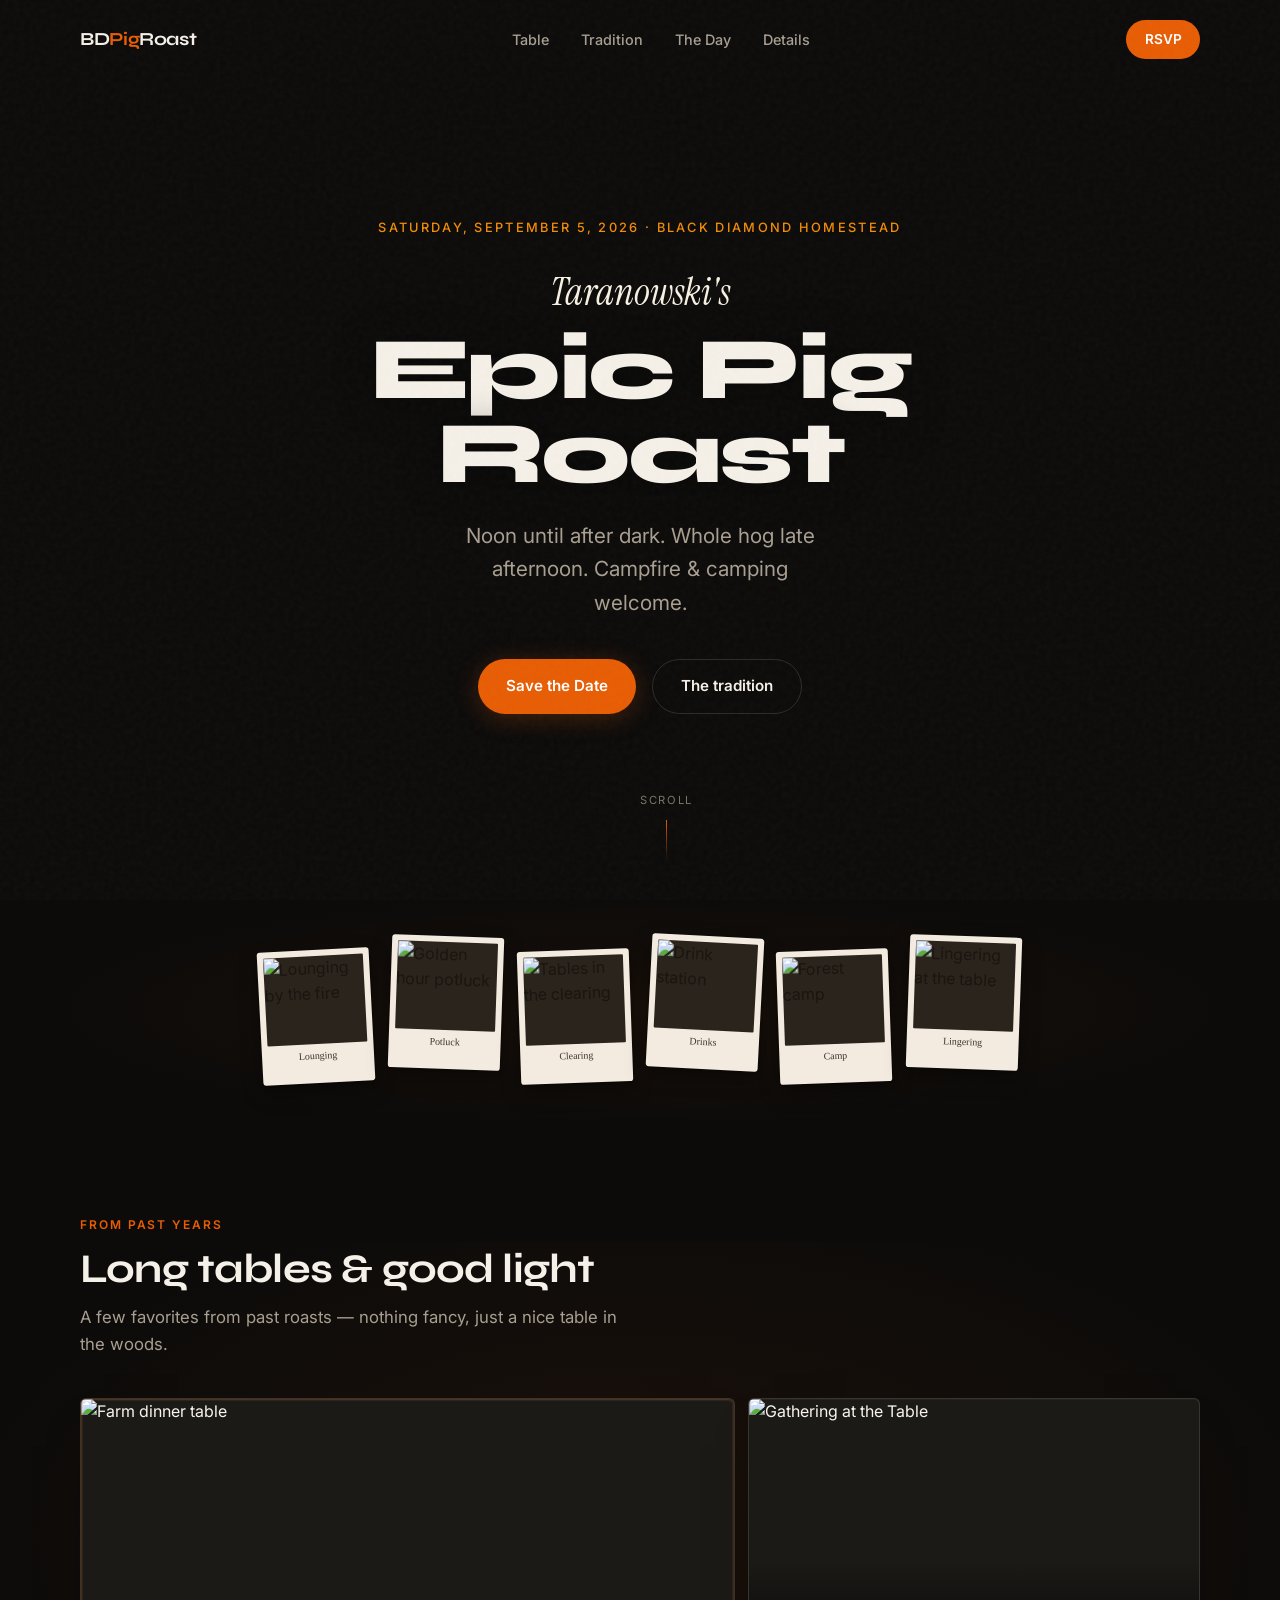
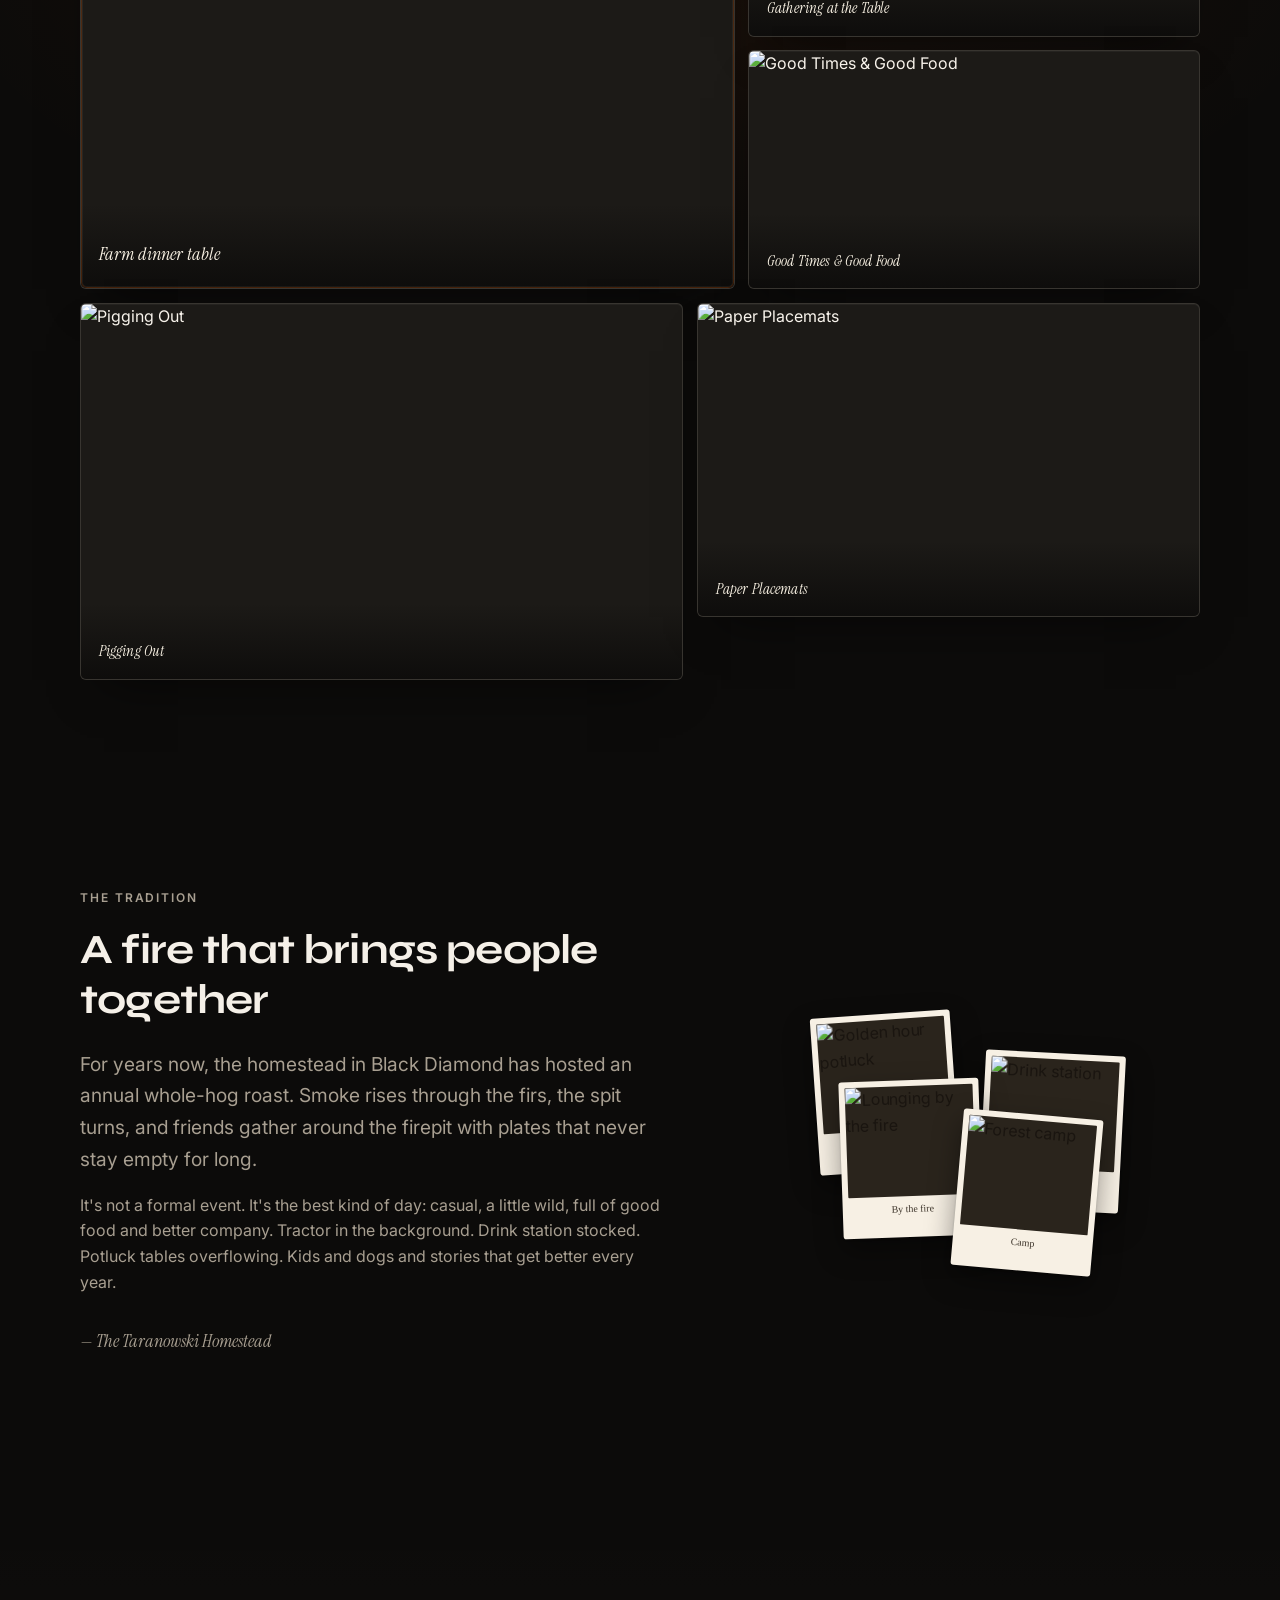
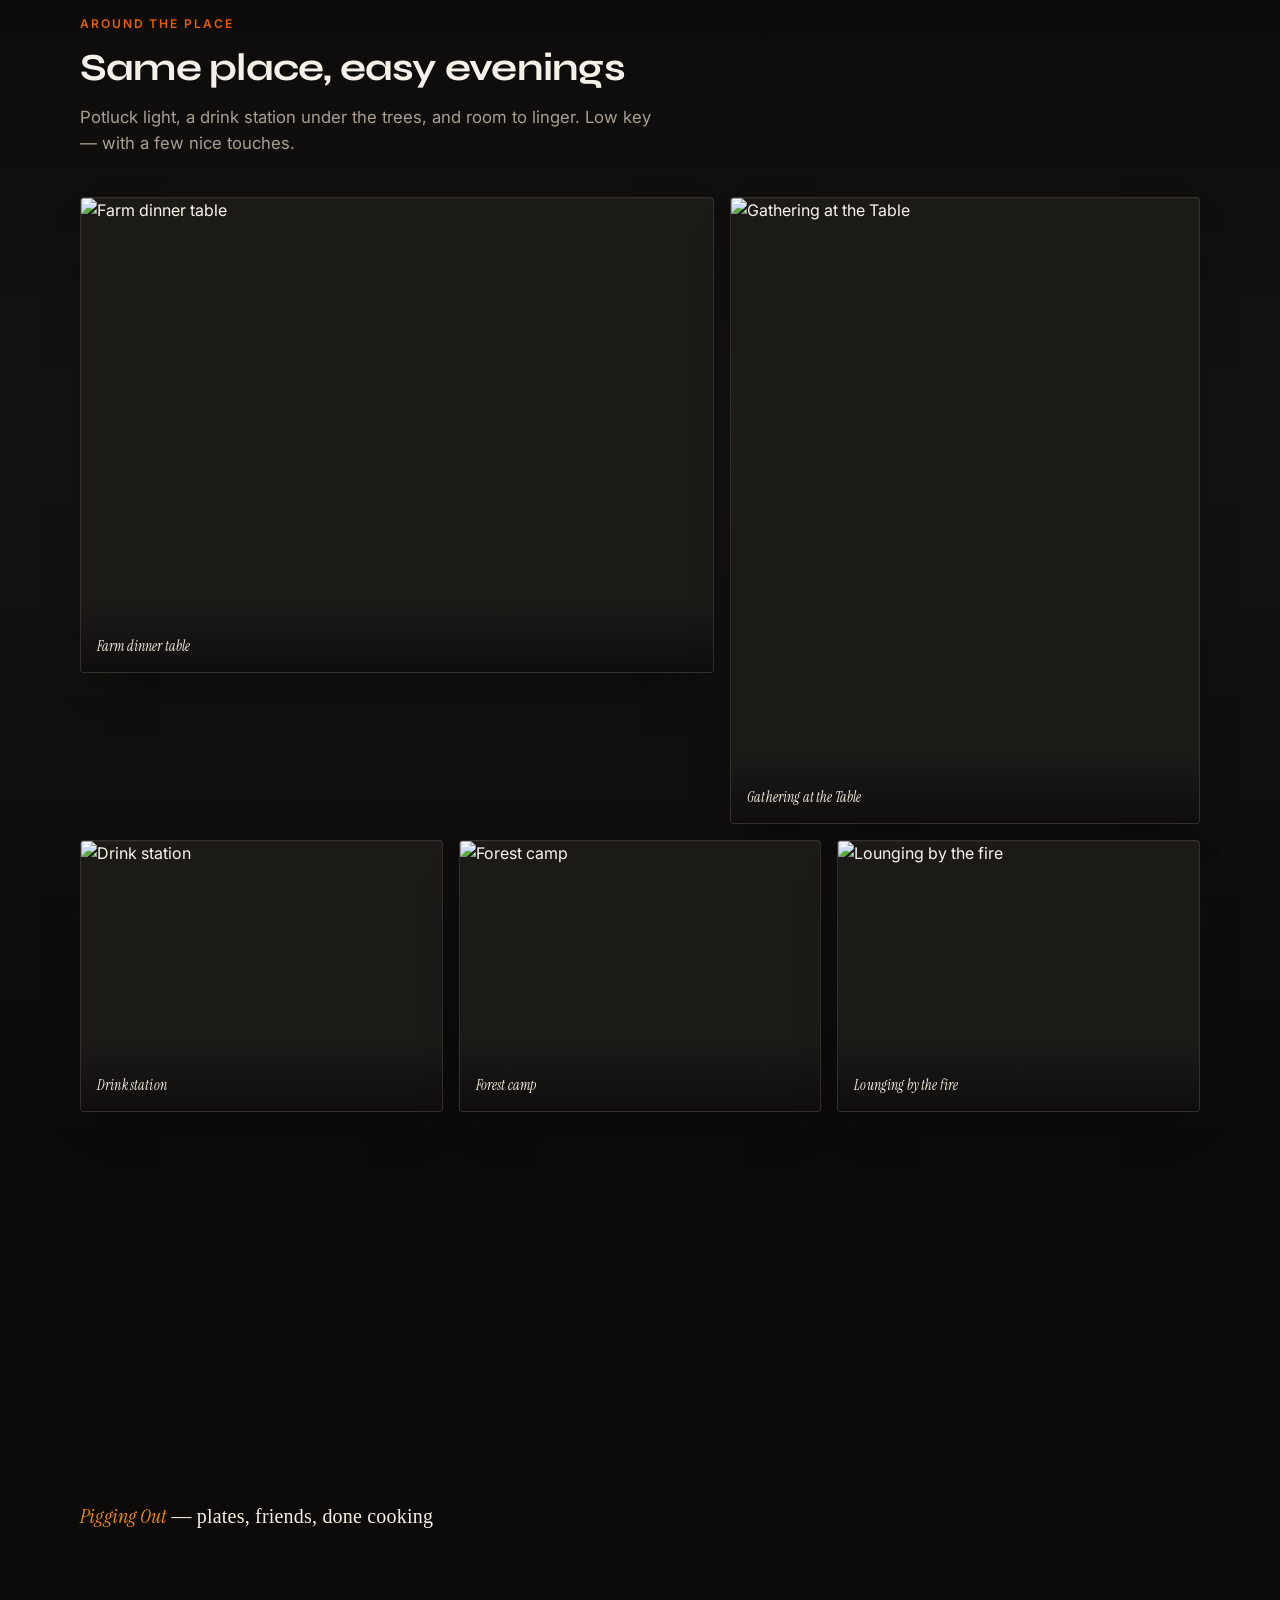
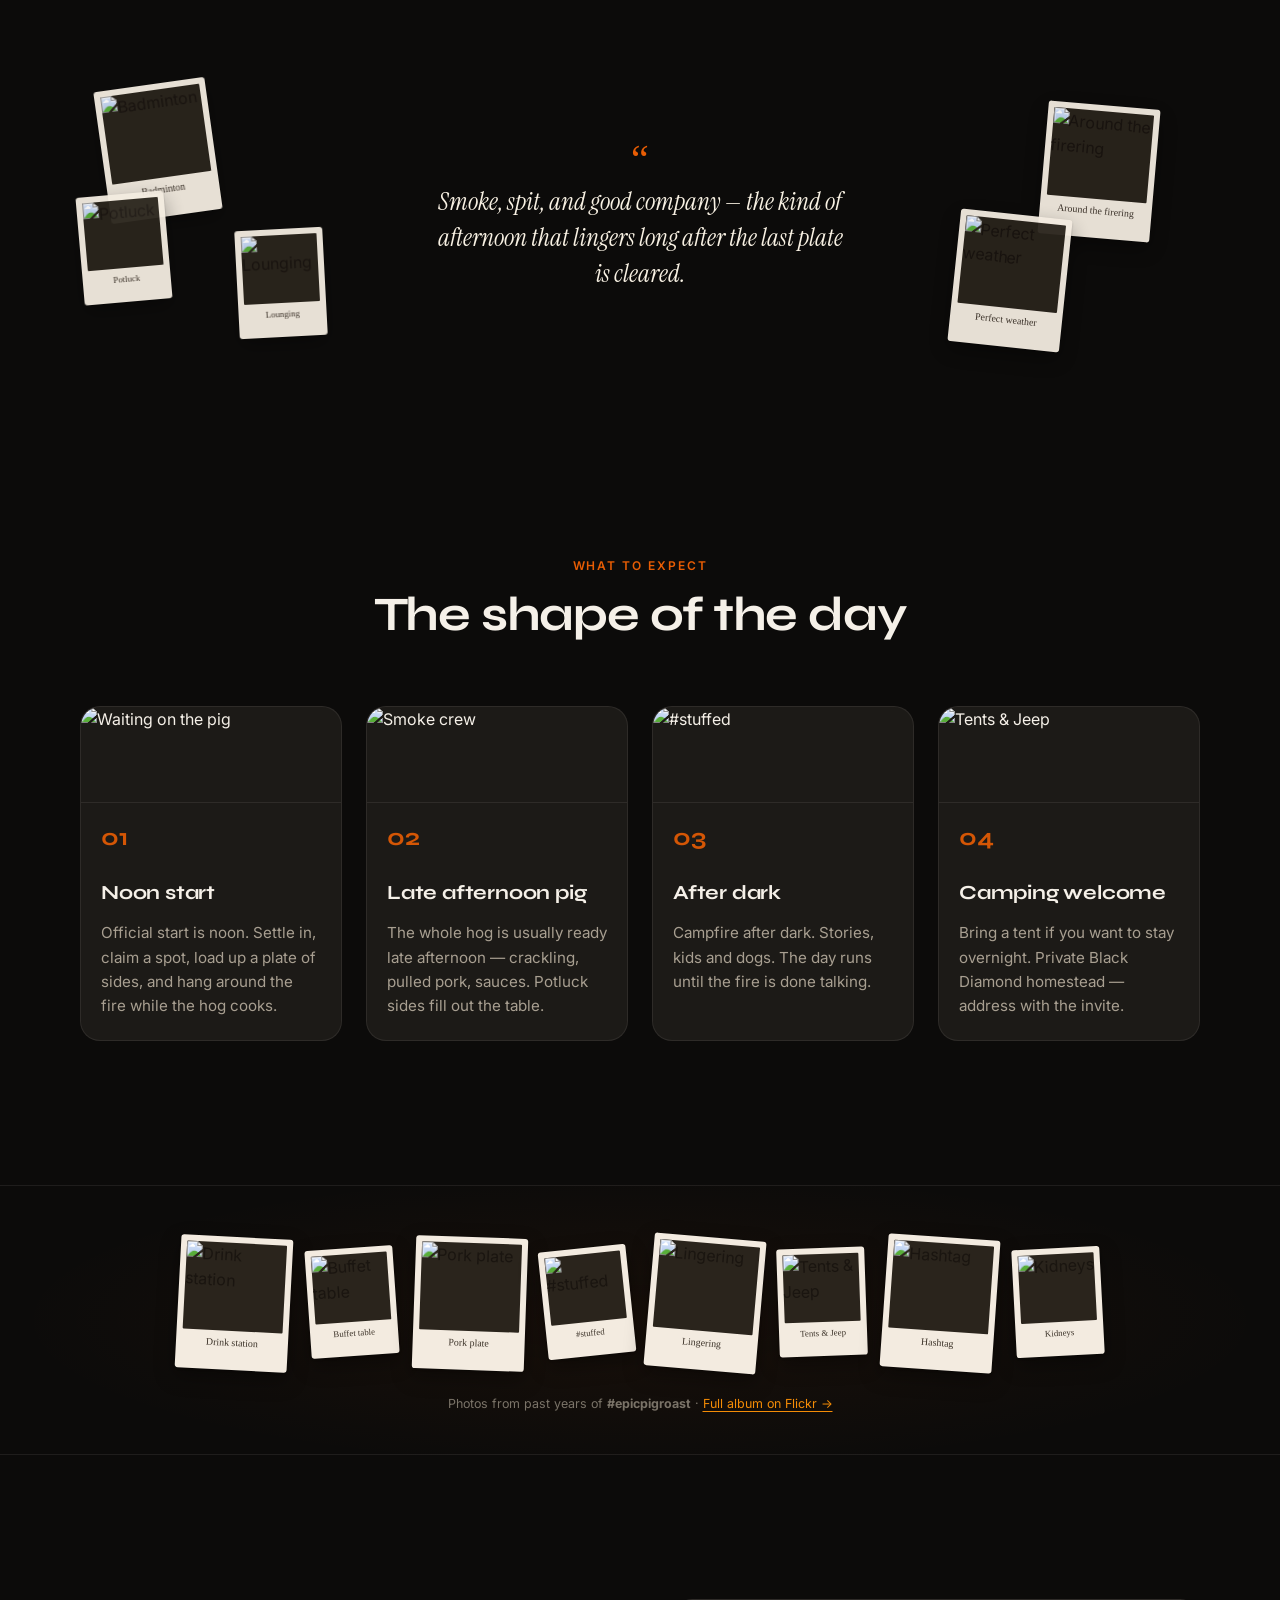
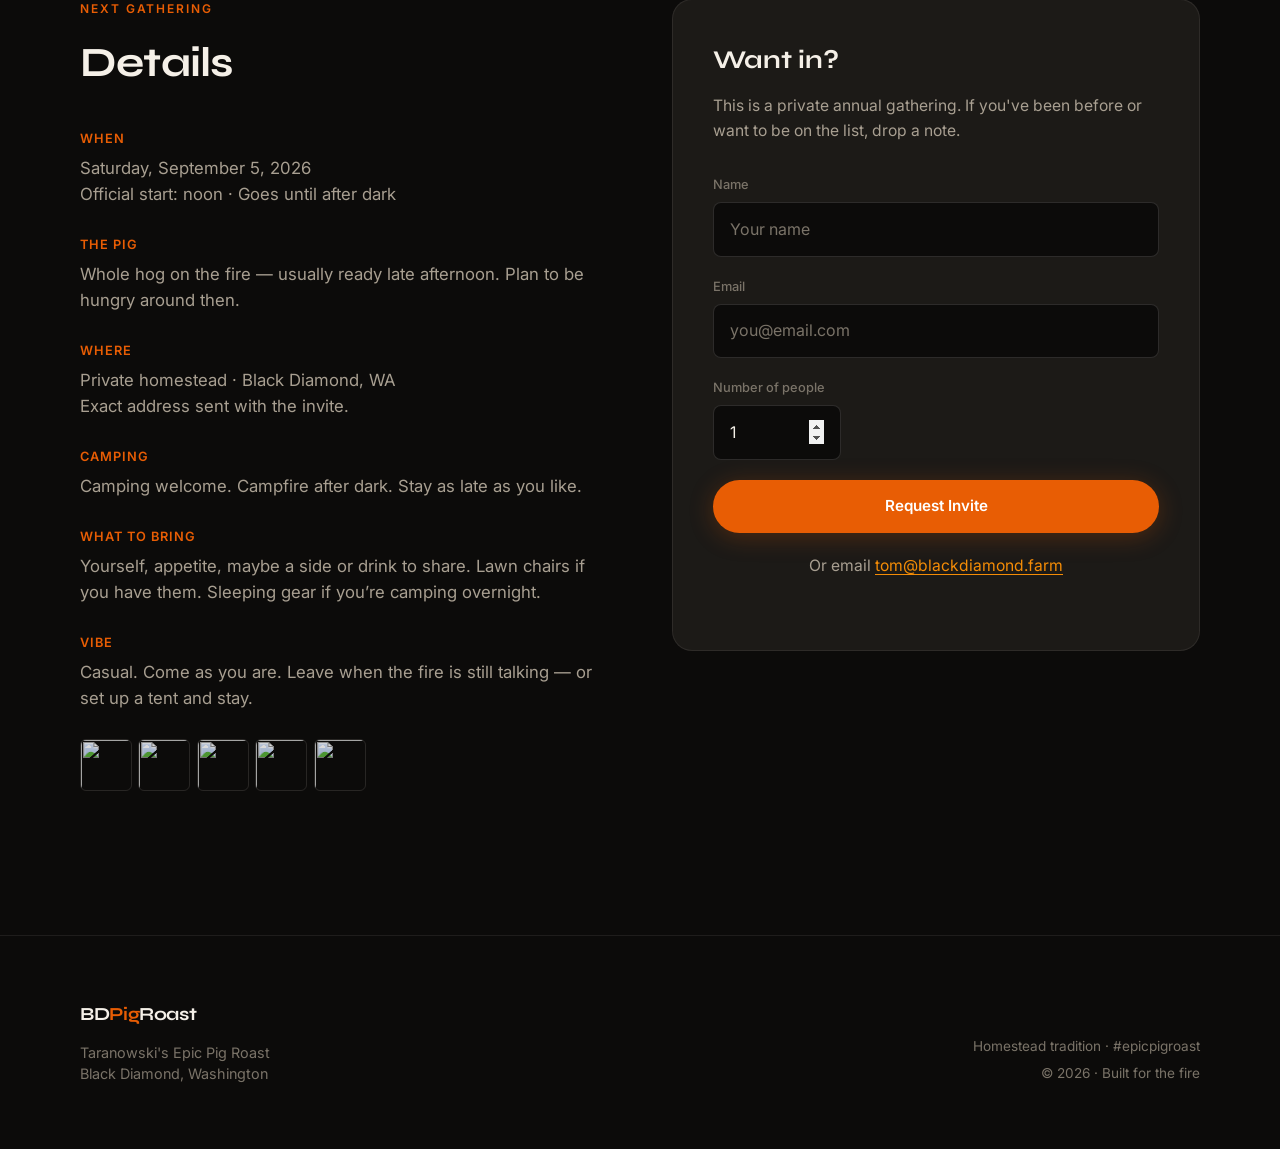
==== commit 984abfff: "Tone down copy: low-key event with nice touches, not quiet luxury" ====
--- a/index.html
+++ b/index.html
@@ -82,19 +82,19 @@
     </section>
 
 
-    <!-- HIGHLIGHTS — user-selected elegant table moments -->
-    <section class="highlights" id="highlights" aria-label="Featured moments">
+    <!-- HIGHLIGHTS — table moments -->
+    <section class="highlights" id="highlights" aria-label="Past table moments">
       <div class="container">
         <div class="highlights-header">
-          <p class="section-label">Featured</p>
-          <h2>Table, light, and long evenings</h2>
-          <p class="section-desc">Kinfolk-style gatherings from past roasts — the upscale side of the homestead.</p>
+          <p class="section-label">From past years</p>
+          <h2>Long tables & good light</h2>
+          <p class="section-desc">A few favorites from past roasts — nothing fancy, just a nice table in the woods.</p>
         </div>
 
         <div class="highlight-stage">
           <a class="hl-main" href="https://www.flickr.com/photos/heathashli/9610591671/in/album-72157634185358075" target="_blank" rel="noopener">
-            <img src="https://live.staticflickr.com/2815/9610591671_54419fece7_b.jpg" alt="Kinfolk / Farm Dinner Style" loading="lazy">
-            <span class="hl-cap"><em>Kinfolk / Farm Dinner Style</em></span>
+            <img src="https://live.staticflickr.com/2815/9610591671_54419fece7_b.jpg" alt="Farm dinner table" loading="lazy">
+            <span class="hl-cap"><em>Farm dinner table</em></span>
           </a>
           <div class="hl-side">
             <a class="hl-tile" href="https://www.flickr.com/photos/heathashli/14779041087/in/album-72157634185358075" target="_blank" rel="noopener">
@@ -155,18 +155,18 @@
     </section>
 
 
-    <!-- EDITORIAL — upscale moments -->
-    <section class="editorial" aria-label="Homestead elegance">
+    <!-- EDITORIAL — more from the table -->
+    <section class="editorial" aria-label="More from past roasts">
       <div class="container">
         <div class="editorial-header">
-          <p class="section-label">Homestead evenings</p>
-          <h2>Quiet luxury under the firs</h2>
-          <p class="section-desc">Long tables, golden light, a drink station in the woods — rustic by nature, refined by care.</p>
+          <p class="section-label">Around the place</p>
+          <h2>Same place, easy evenings</h2>
+          <p class="section-desc">Potluck light, a drink station under the trees, and room to linger. Low key — with a few nice touches.</p>
         </div>
         <div class="editorial-duo">
           <figure class="edit-frame featured">
-            <img src="https://live.staticflickr.com/2815/9610591671_54419fece7_b.jpg" alt="Kinfolk / Farm Dinner Style" loading="lazy">
-            <figcaption>Kinfolk / Farm Dinner Style</figcaption>
+            <img src="https://live.staticflickr.com/2815/9610591671_54419fece7_b.jpg" alt="Farm dinner table" loading="lazy">
+            <figcaption>Farm dinner table</figcaption>
           </figure>
           <figure class="edit-frame featured tall">
             <img src="https://live.staticflickr.com/3907/14779041087_cc226f07ba_b.jpg" alt="Gathering at the Table" loading="lazy">
@@ -194,7 +194,7 @@
     <section class="cinema" aria-hidden="true">
       <div class="cinema-img" style="background-image:url('https://live.staticflickr.com/5574/14965258432_61ffefd35b_b.jpg')"></div>
       <div class="cinema-veil"></div>
-      <p class="cinema-caption"><em>Pigging Out</em> — the table after the roast</p>
+      <p class="cinema-caption"><em>Pigging Out</em> — plates, friends, done cooking</p>
     </section>
 
     <!-- FLOATING SCATTER — activity moments -->
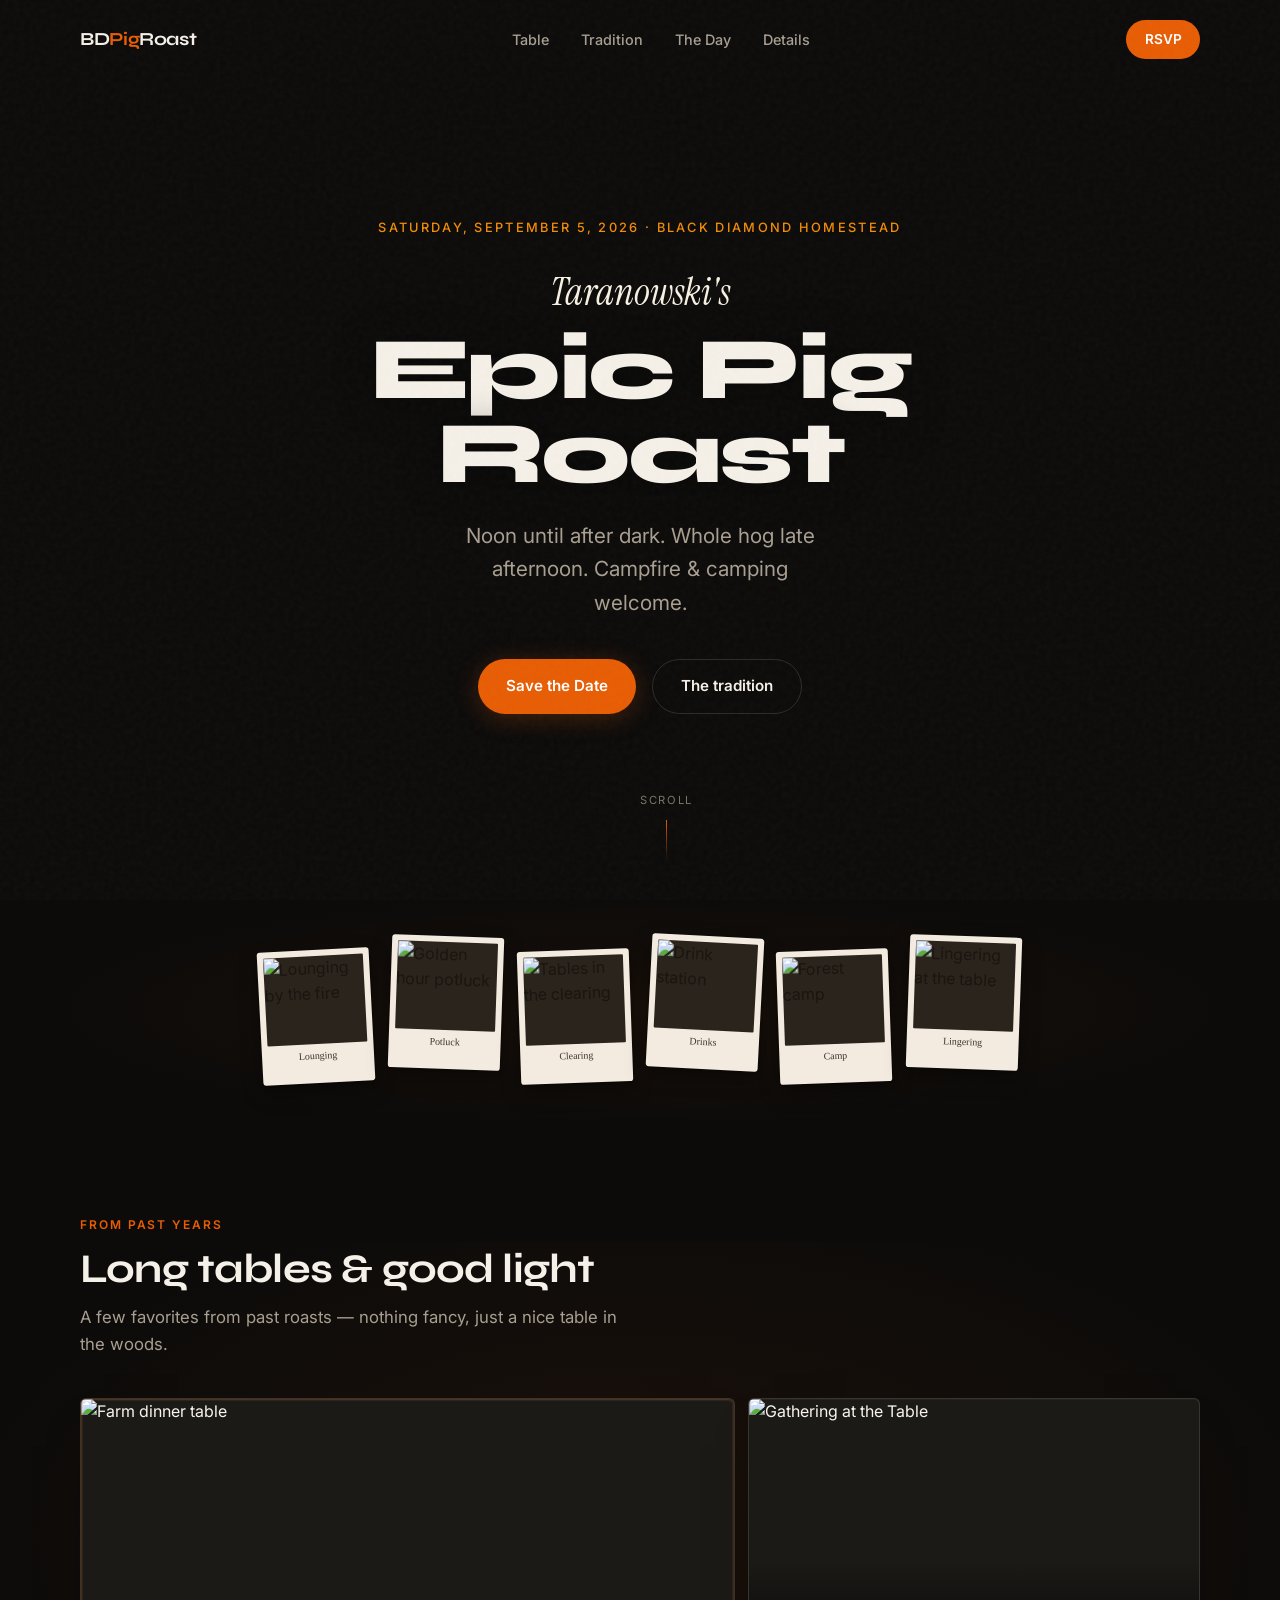
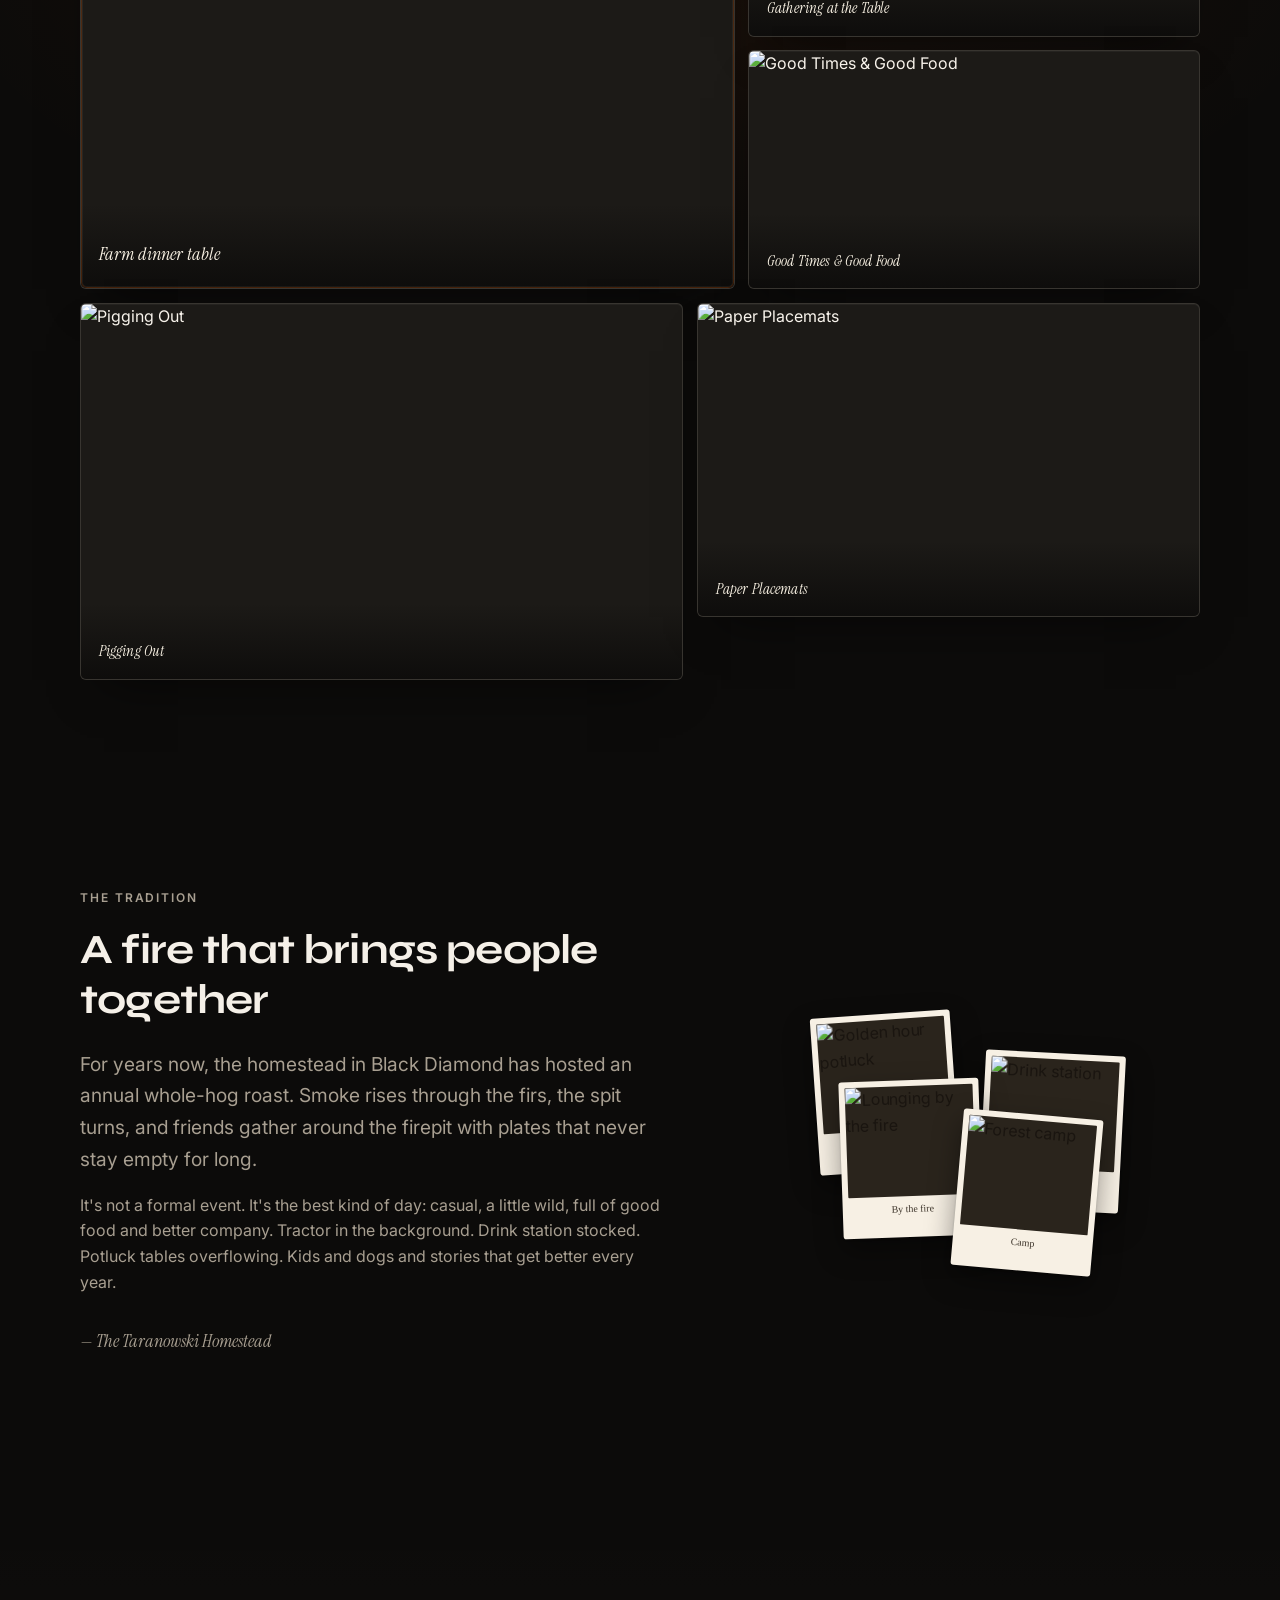
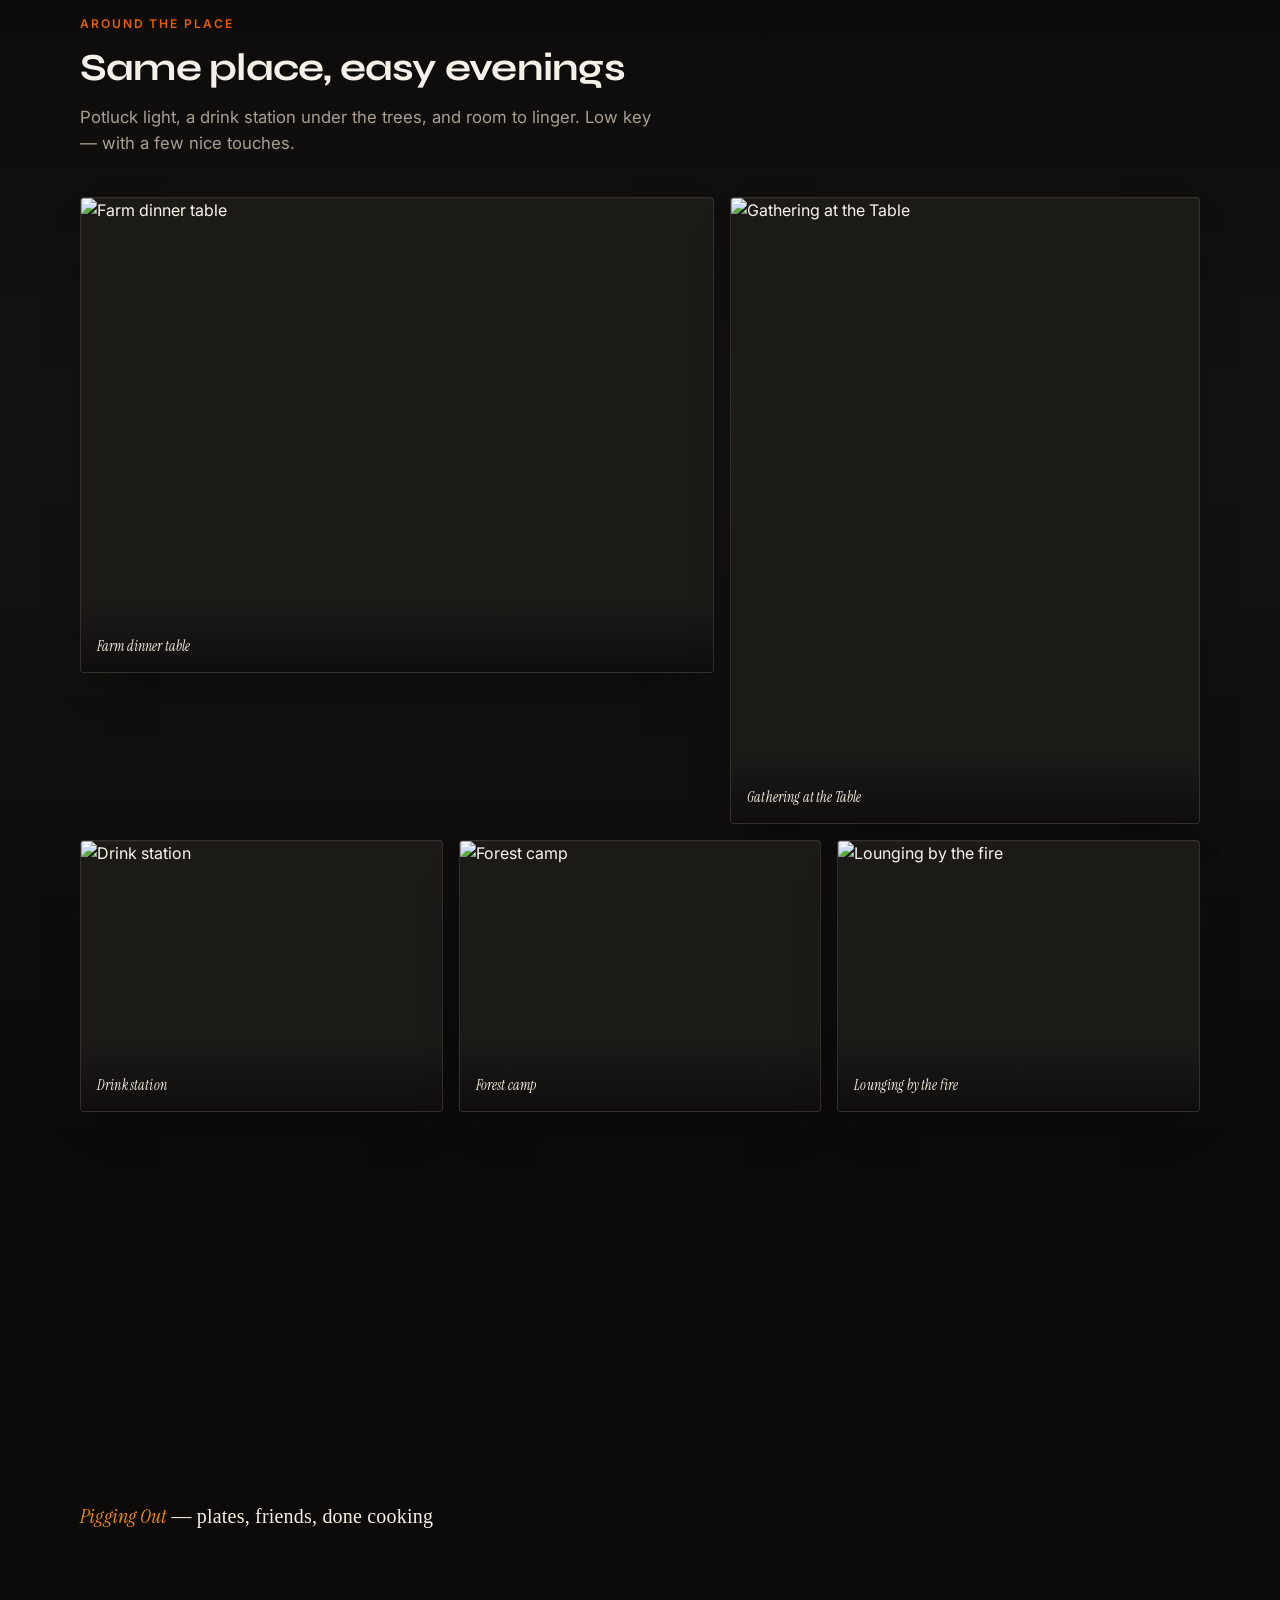
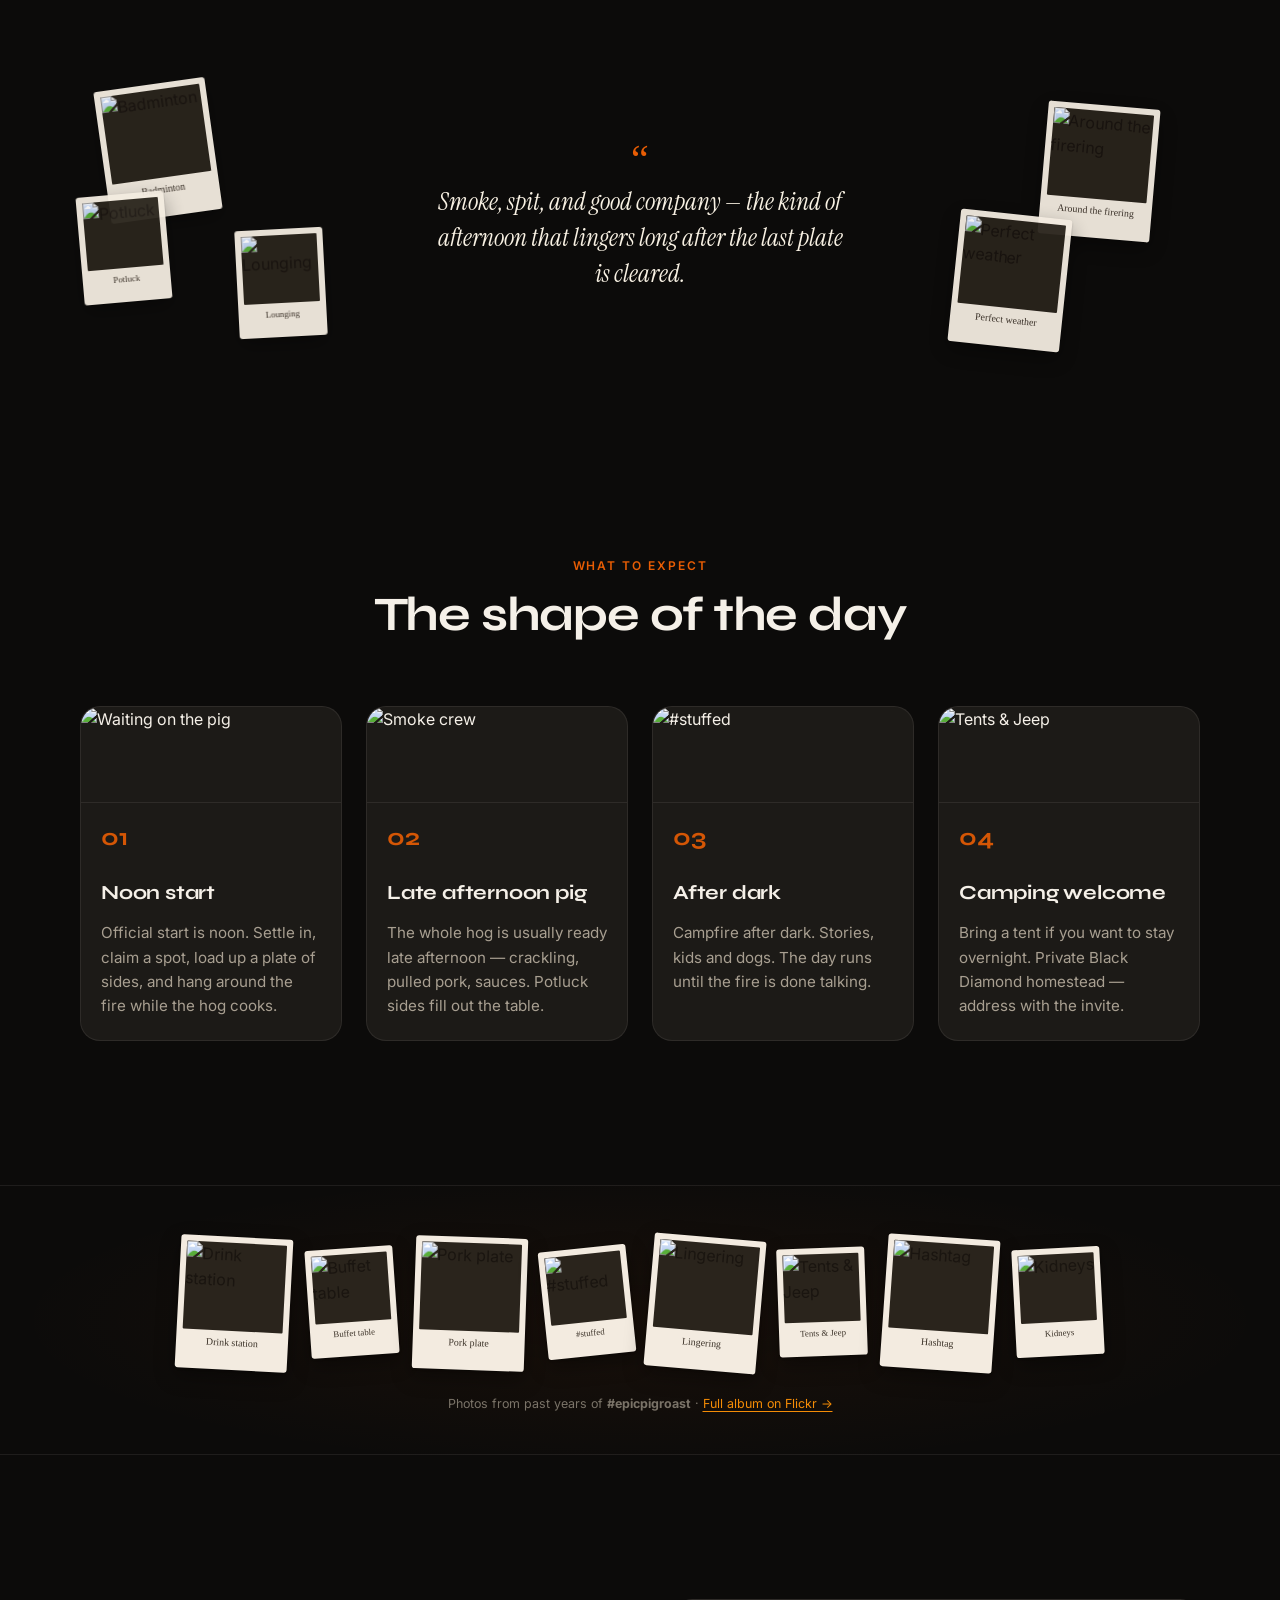
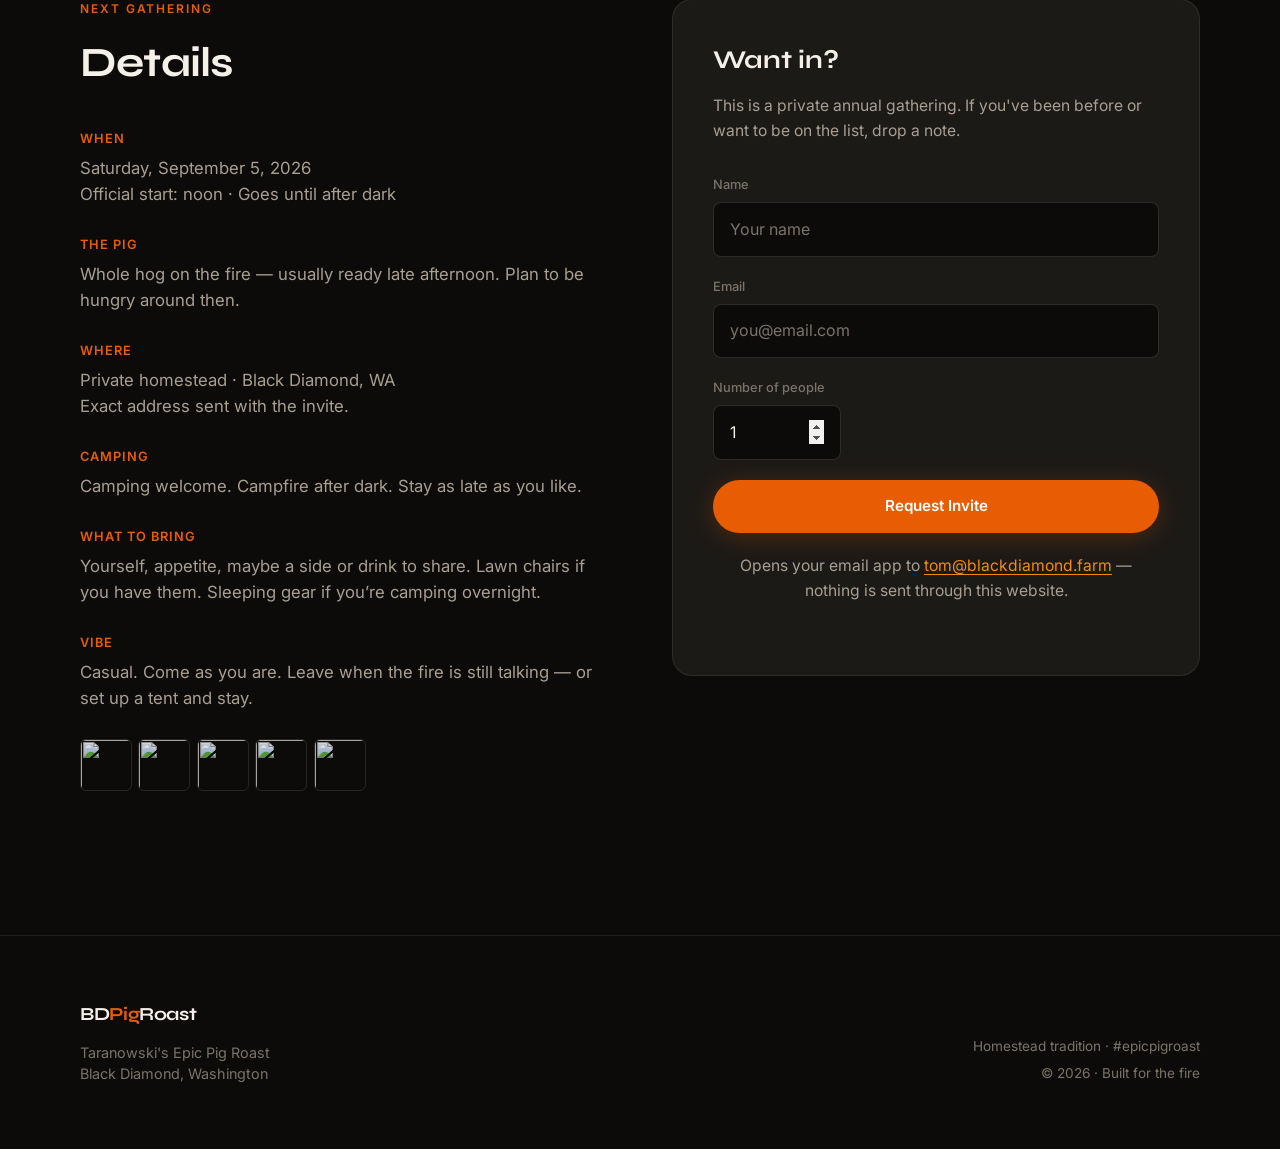
==== commit af0e9d21: "RSVP: preventDefault + mailto link (no insecure form submit warning)" ====
--- a/index.html
+++ b/index.html
@@ -344,7 +344,7 @@
           <div id="rsvp" class="rsvp-card">
             <h3>Want in?</h3>
             <p>This is a private annual gathering. If you've been before or want to be on the list, drop a note.</p>
-            <form class="rsvp-form" action="mailto:tom@blackdiamond.farm" method="get" enctype="text/plain">
+            <form class="rsvp-form" action="#" method="post" novalidate>
               <div class="form-row">
                 <label for="name">Name</label>
                 <input type="text" id="name" name="name" required placeholder="Your name" autocomplete="name">
@@ -359,7 +359,8 @@
               </div>
               <button type="submit" class="btn btn-primary full">Request Invite</button>
             </form>
-            <p class="form-note">Or email <a href="mailto:tom@blackdiamond.farm">tom@blackdiamond.farm</a></p>
+            <p class="form-note" id="rsvp-status" hidden></p>
+            <p class="form-note">Opens your email app to <a href="mailto:tom@blackdiamond.farm">tom@blackdiamond.farm</a> — nothing is sent through this website.</p>
           </div>
         </div>
       </div>
